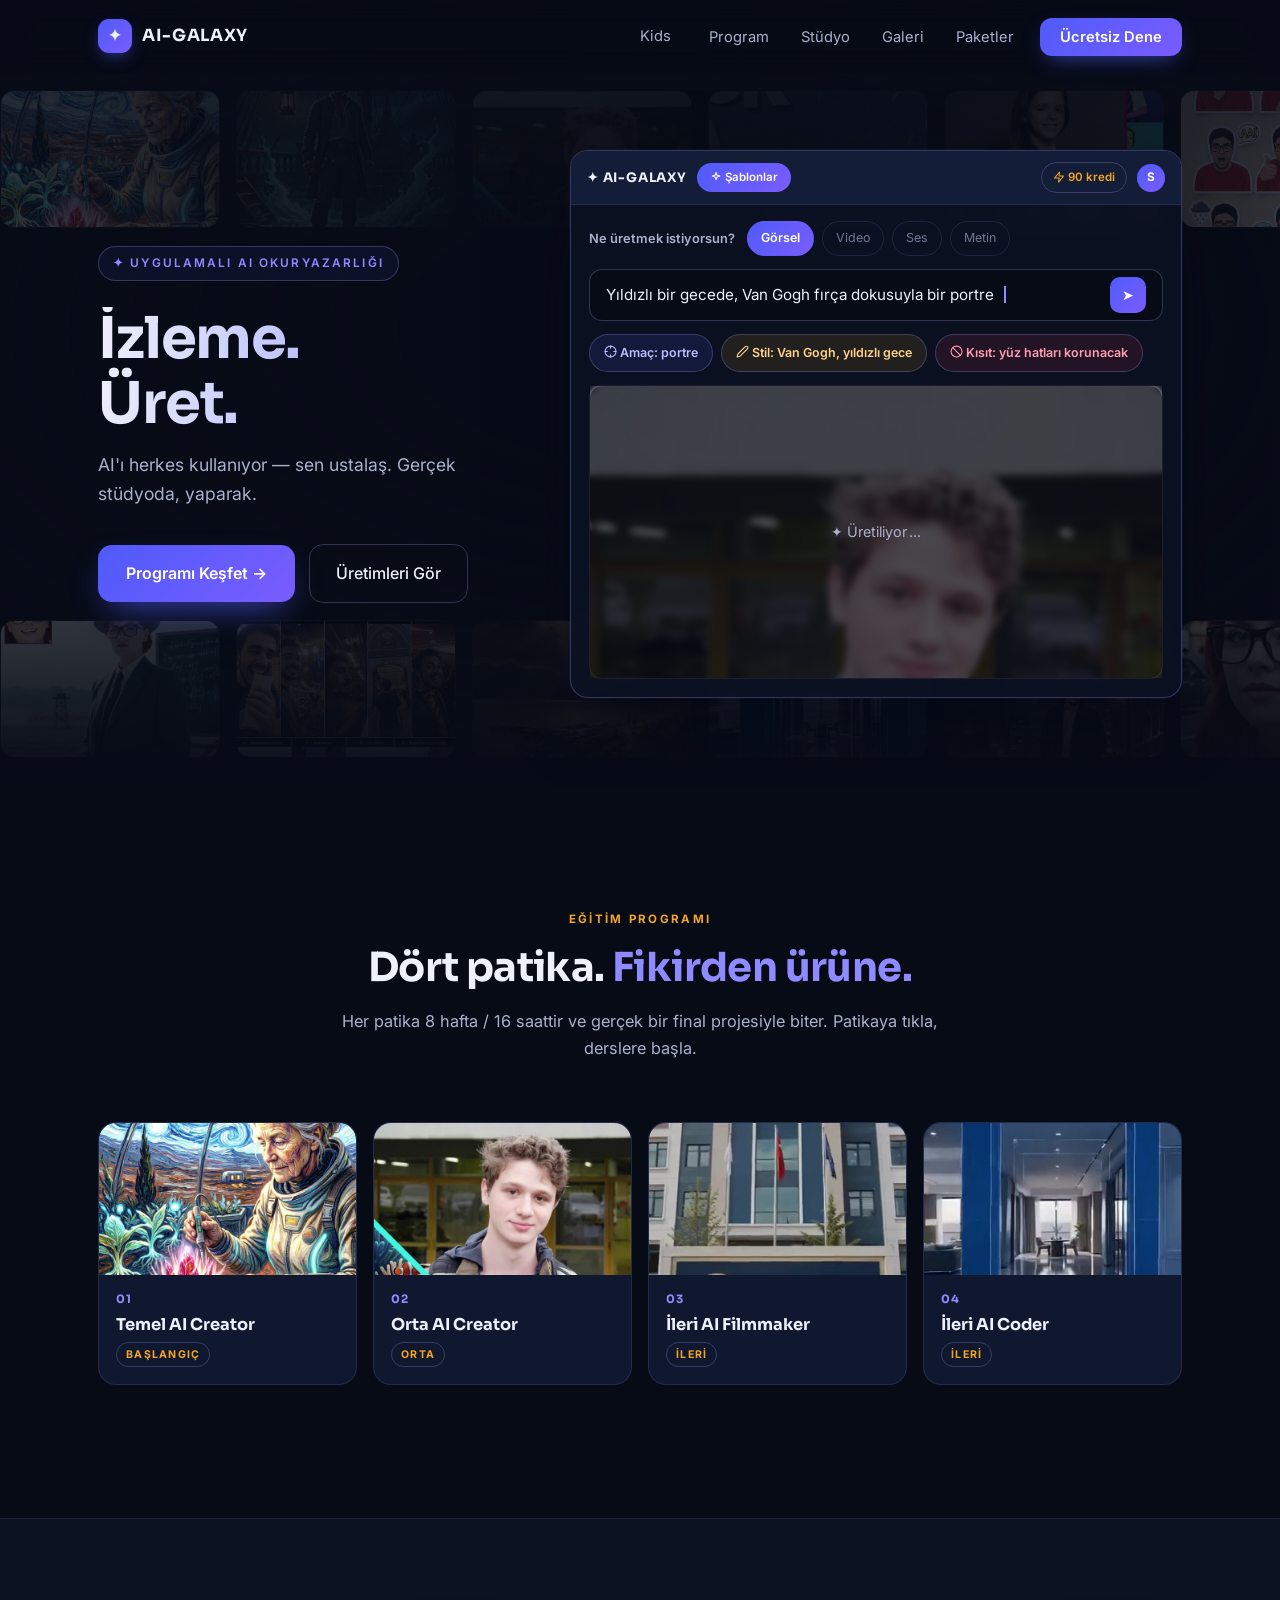
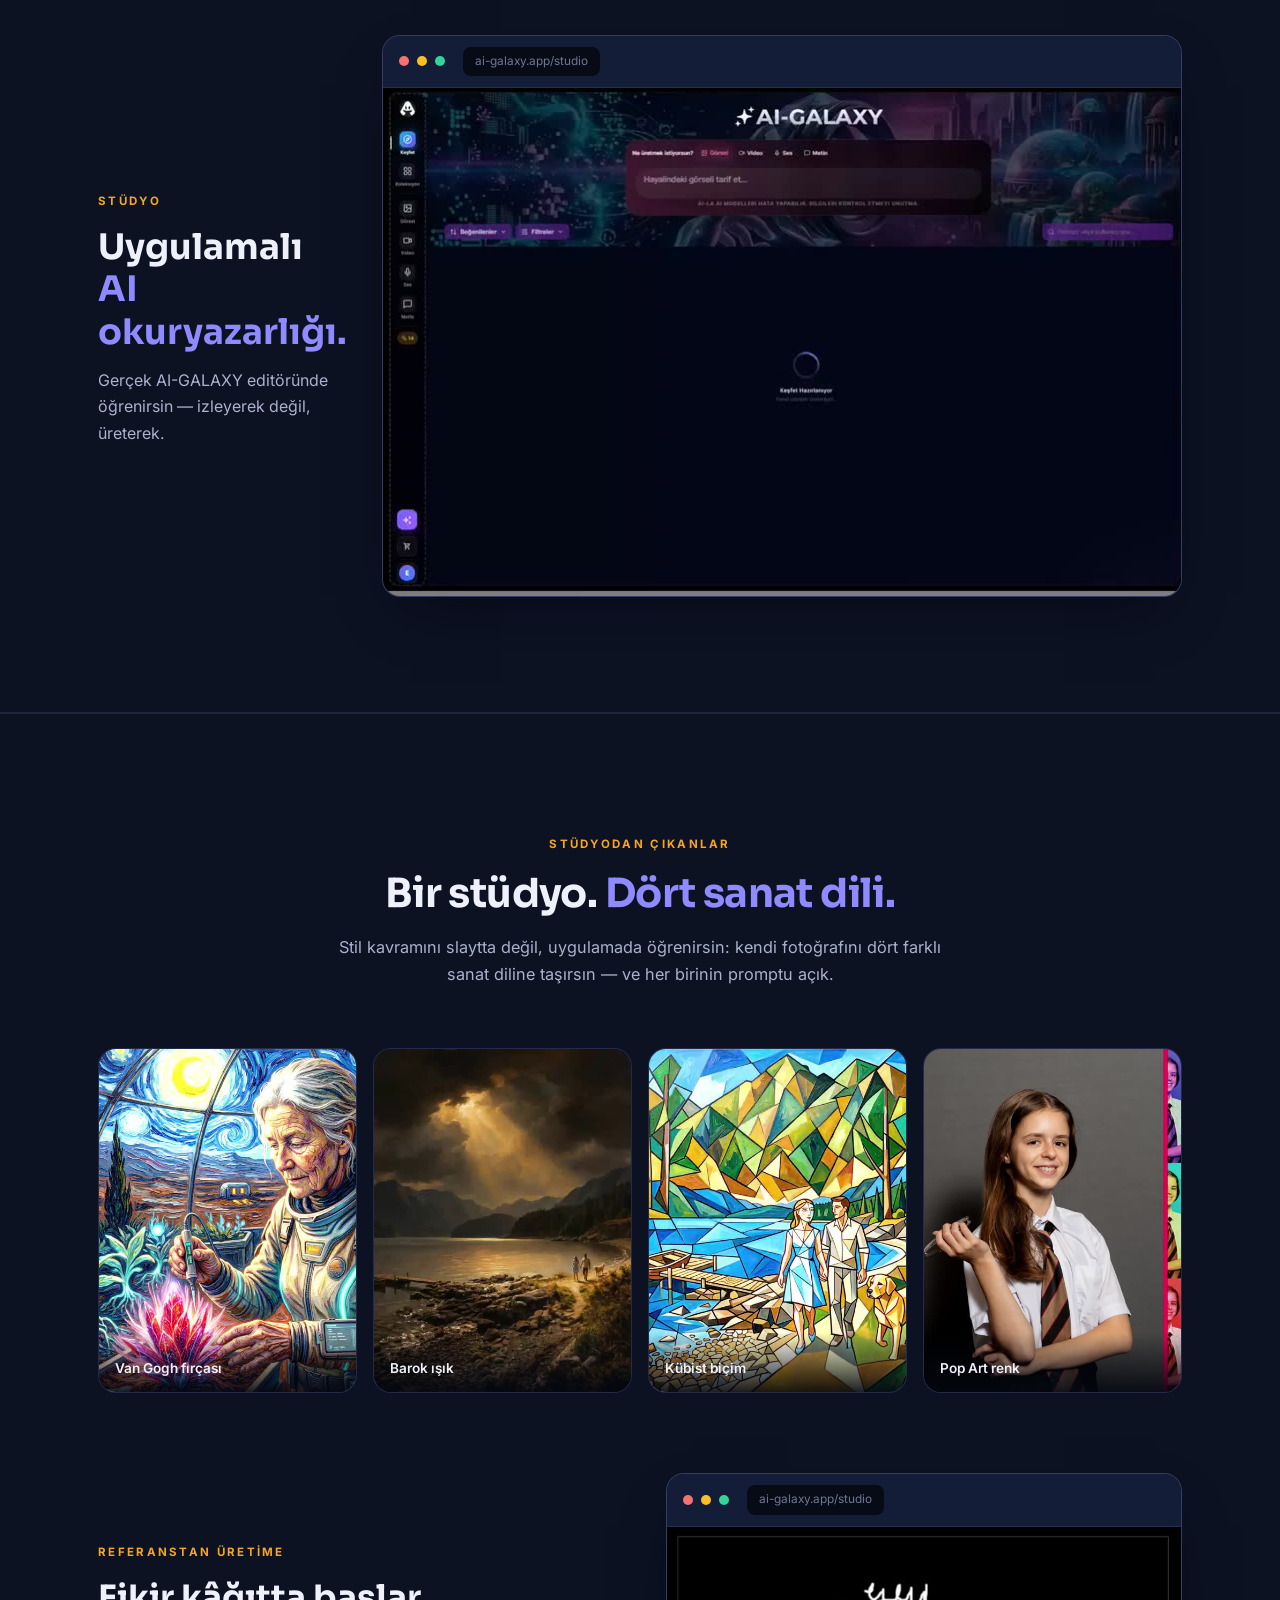
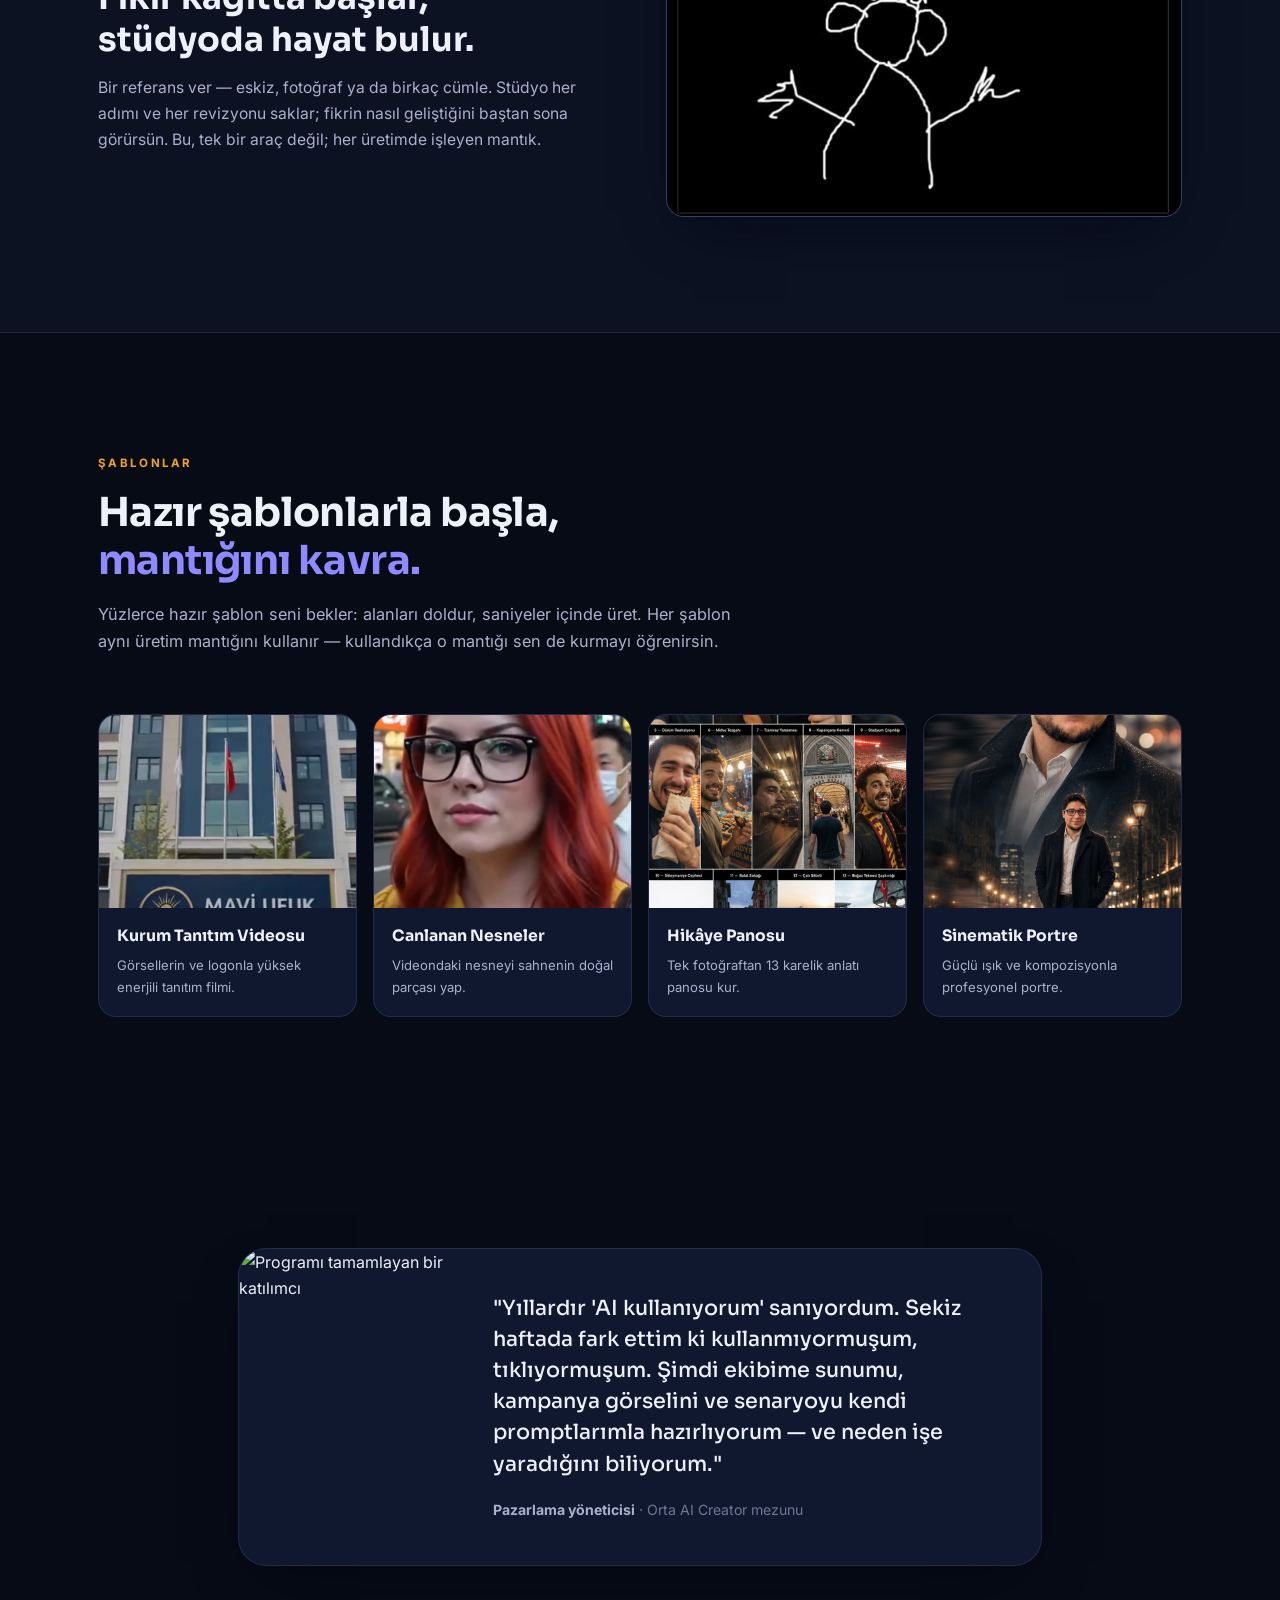
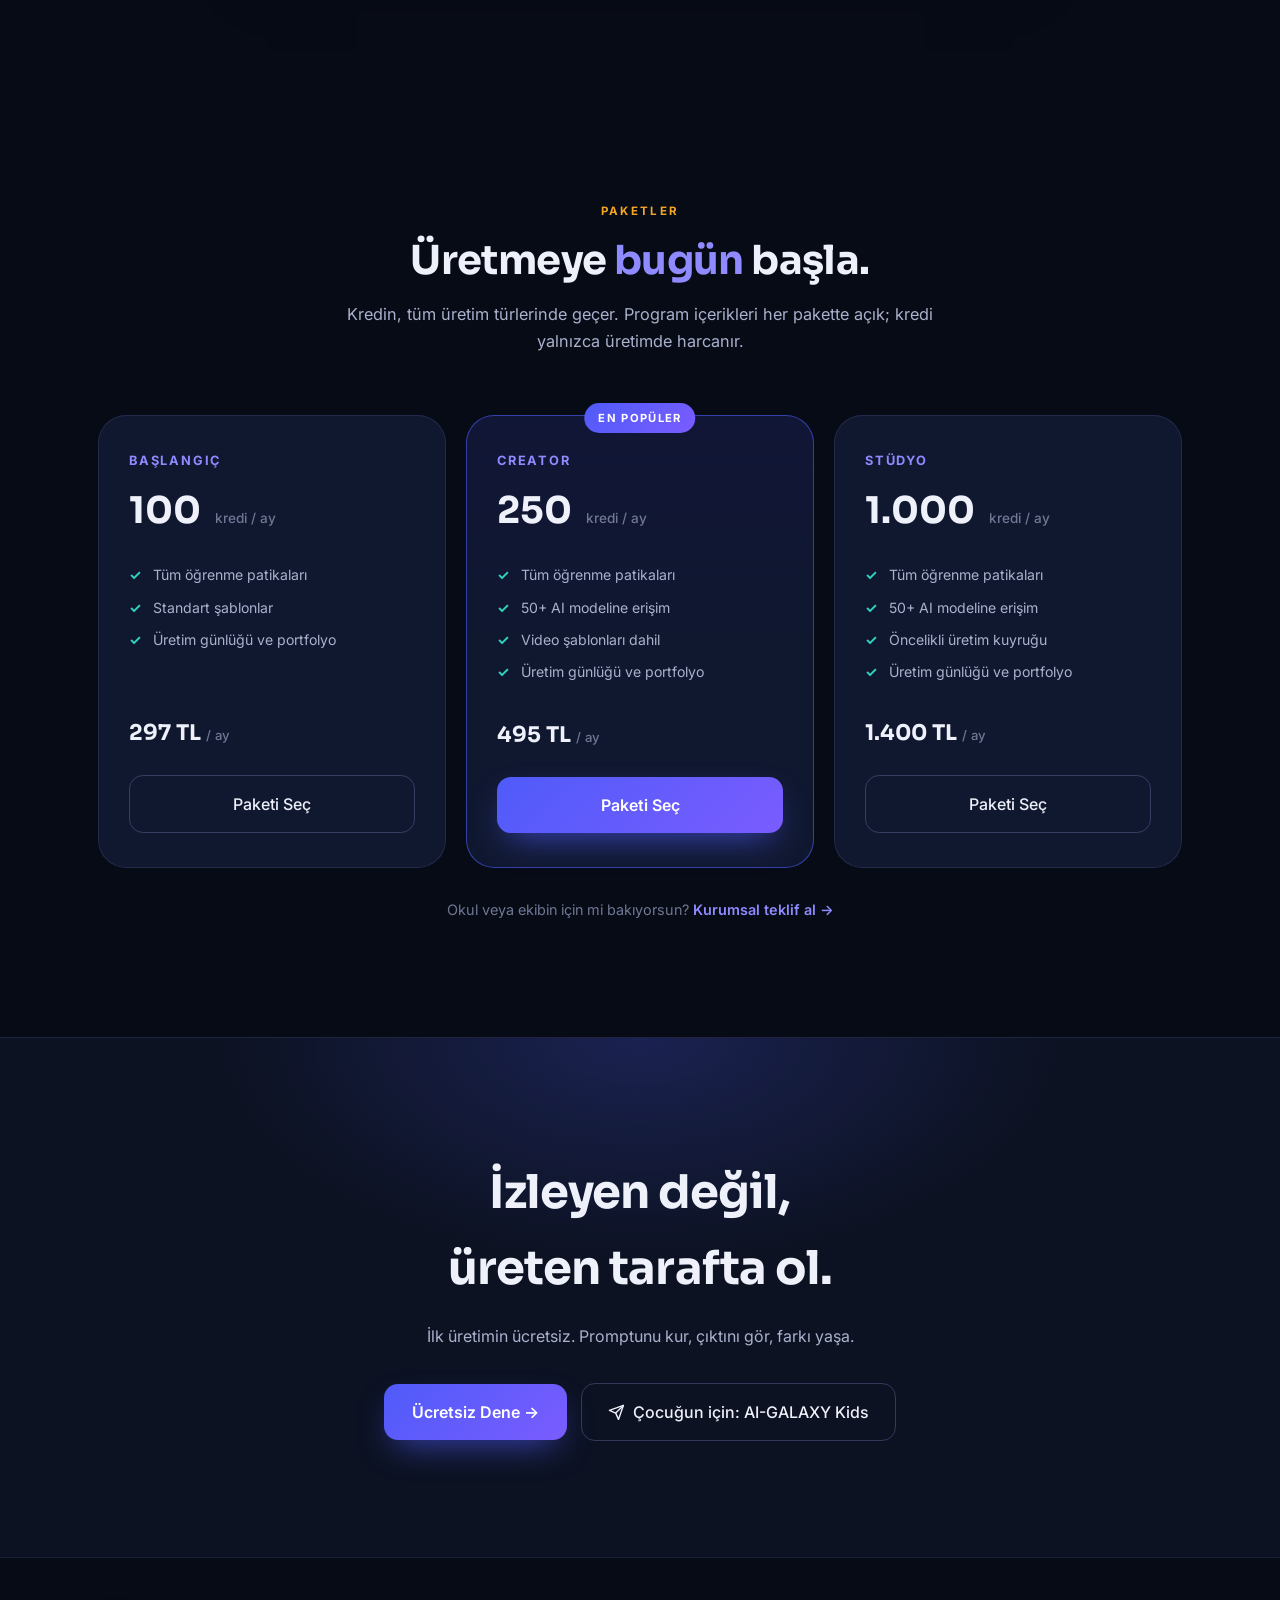
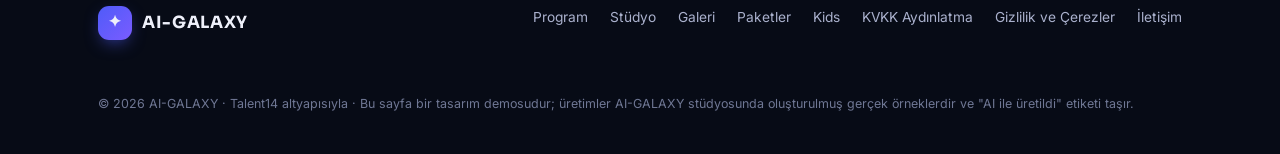
==== index.html @ a26104b1 "AI-GALAXY demo sitesi: yetişkin landing, Udemy tarzı kurs ekranı, kids patika ve stüdyo modu Co-Auth" ====
<!doctype html>
<html lang="tr">
<head>
  <meta charset="utf-8">
  <meta name="viewport" content="width=device-width, initial-scale=1.0">
  <title>AI-GALAXY — Uygulamalı AI Okuryazarlığı</title>
  <meta name="description" content="Yetişkinler için uygulamalı AI okuryazarlığı stüdyosu: gerçek editörde üret, çıktını sorgula, portfolyonu büyüt. 8–15 yaş için AI-GALAXY Kids.">
  <link rel="preconnect" href="https://fonts.googleapis.com">
  <link rel="preconnect" href="https://fonts.gstatic.com" crossorigin>
  <link href="https://fonts.googleapis.com/css2?family=Sora:wght@500;600;700&family=Inter:wght@400;500;600&family=Nunito:wght@800&display=swap" rel="stylesheet">
  <link rel="icon" href="data:image/svg+xml,%3Csvg xmlns='http://www.w3.org/2000/svg' viewBox='0 0 32 32'%3E%3Crect width='32' height='32' rx='8' fill='%234f5bf9'/%3E%3Ctext x='16' y='22' font-size='16' text-anchor='middle' fill='white'%3E%E2%9C%A6%3C/text%3E%3C/svg%3E">
  <link rel="stylesheet" href="css/main.css">
</head>
<body>

<!-- Telifsiz çizgi ikon seti (Feather stili, MIT) -->
<svg xmlns="http://www.w3.org/2000/svg" style="display:none">
  <symbol id="i-crosshair" viewBox="0 0 24 24"><circle cx="12" cy="12" r="10"/><line x1="22" y1="12" x2="18" y2="12"/><line x1="6" y1="12" x2="2" y2="12"/><line x1="12" y1="6" x2="12" y2="2"/><line x1="12" y1="22" x2="12" y2="18"/></symbol>
  <symbol id="i-compass" viewBox="0 0 24 24"><circle cx="12" cy="12" r="10"/><polygon points="16.24 7.76 14.12 14.12 7.76 16.24 9.88 9.88 16.24 7.76"/></symbol>
  <symbol id="i-edit" viewBox="0 0 24 24"><path d="M17 3a2.828 2.828 0 1 1 4 4L7.5 20.5 2 22l1.5-5.5L17 3z"/></symbol>
  <symbol id="i-slash" viewBox="0 0 24 24"><circle cx="12" cy="12" r="10"/><line x1="4.93" y1="4.93" x2="19.07" y2="19.07"/></symbol>
  <symbol id="i-zap" viewBox="0 0 24 24"><polygon points="13 2 3 14 12 14 11 22 21 10 12 10 13 2"/></symbol>
  <symbol id="i-sparkle" viewBox="0 0 24 24"><path d="M12 3l2 5.5L19.5 10 14 12l-2 5.5L10 12 4.5 10 10 8.5 12 3z"/></symbol>
  <symbol id="i-award" viewBox="0 0 24 24"><circle cx="12" cy="8" r="7"/><polyline points="8.21 13.89 7 23 12 20 17 23 15.79 13.88"/></symbol>
  <symbol id="i-send" viewBox="0 0 24 24"><line x1="22" y1="2" x2="11" y2="13"/><polygon points="22 2 15 22 11 13 2 9 22 2"/></symbol>
</svg>

<!-- ============ NAV ============ -->
<header class="nav" id="nav">
  <div class="wrap nav-inner">
    <a class="brand" href="index.html">
      <span class="brand-mark">✦</span> AI-GALAXY
    </a>
    <div class="nav-right">
      <!-- Kids: menülerin solunda, sade -->
      <a class="nav-link kids-link" href="kids/index.html">Kids</a>
      <nav class="nav-links-wrap" id="navLinks">
        <a class="nav-link" href="#program">Program</a>
        <a class="nav-link" href="#editor">Stüdyo</a>
        <a class="nav-link" href="#galeri">Galeri</a>
        <a class="nav-link" href="#fiyat">Paketler</a>
        <a class="nav-cta" href="#fiyat">Ücretsiz Dene</a>
      </nav>
      <button class="nav-burger" id="burger" aria-label="Menü">☰</button>
    </div>
  </div>
</header>

<!-- ============ HERO: canlı stüdyo ============ -->
<section class="hero">
  <!-- Arka plan: kayan üretim duvarı -->
  <div class="hero-wall" aria-hidden="true">
    <div class="wall-row r1">
      <div class="wall-track">
        <img src="media/poster_sty_vangogh.jpg" alt=""><img src="media/poster_kids_korsan.jpg" alt=""><img src="media/poster_out_okyanus.jpg" alt=""><img src="media/pos_kagitkesme.jpg" alt=""><img src="media/poster_sty_popart.jpg" alt=""><img src="media/img_cikartma.jpg" alt=""><img src="media/poster_tpl_kurum.jpg" alt=""><img src="media/poster_sty_kubist.jpg" alt="">
        <img src="media/poster_sty_vangogh.jpg" alt=""><img src="media/poster_kids_korsan.jpg" alt=""><img src="media/poster_out_okyanus.jpg" alt=""><img src="media/pos_kagitkesme.jpg" alt=""><img src="media/poster_sty_popart.jpg" alt=""><img src="media/img_cikartma.jpg" alt=""><img src="media/poster_tpl_kurum.jpg" alt=""><img src="media/poster_sty_kubist.jpg" alt="">
      </div>
    </div>
    <div class="wall-row r2">
      <div class="wall-track">
        <img src="media/poster_out_bilim.jpg" alt=""><img src="media/img_vlog.jpg" alt=""><img src="media/poster_sty_barok.jpg" alt=""><img src="media/pos_bina3d.jpg" alt=""><img src="media/img_portre.jpg" alt=""><img src="media/poster_tpl_canlanan.jpg" alt=""><img src="media/poster_kids_denizalti.jpg" alt=""><img src="media/poster_kids_epik.jpg" alt="">
        <img src="media/poster_out_bilim.jpg" alt=""><img src="media/img_vlog.jpg" alt=""><img src="media/poster_sty_barok.jpg" alt=""><img src="media/pos_bina3d.jpg" alt=""><img src="media/img_portre.jpg" alt=""><img src="media/poster_tpl_canlanan.jpg" alt=""><img src="media/poster_kids_denizalti.jpg" alt=""><img src="media/poster_kids_epik.jpg" alt="">
      </div>
    </div>
  </div>
  <div class="hero-veil"></div>

  <div class="wrap hero-grid">
    <div class="hero-copy">
      <span class="eyebrow">✦ Uygulamalı AI okuryazarlığı</span>
      <h1>İzleme.<br>Üret.</h1>
      <p class="lead">AI'ı herkes kullanıyor — sen ustalaş. Gerçek stüdyoda, yaparak.</p>
      <div class="cta-row">
        <a class="btn-primary" href="#program">Programı Keşfet →</a>
        <a class="btn-ghost" href="#galeri">Üretimleri Gör</a>
      </div>
    </div>

    <!-- Canlı stüdyo simülasyonu (AI-GALAXY editörü) -->
    <div class="studio" id="studio">
      <div class="studio-app">
        <span class="sa-brand">✦ AI-GALAXY</span>
        <span class="sa-pill"><svg class="ic"><use href="#i-sparkle"/></svg> Şablonlar</span>
        <span class="sa-credit"><svg class="ic"><use href="#i-zap"/></svg> 90 kredi</span>
        <span class="sa-avatar">S</span>
      </div>
      <div class="studio-body">
        <div class="studio-tabs">
          <span class="tabs-q">Ne üretmek istiyorsun?</span>
          <span class="on">Görsel</span><span>Video</span><span>Ses</span><span>Metin</span>
        </div>
        <div class="studio-input">
          <span class="typed" id="typed"></span><span class="caret" id="caret"></span>
          <button class="send" aria-hidden="true" tabindex="-1">➤</button>
        </div>
        <div class="studio-chips" id="chips"></div>
        <div class="studio-out">
          <div class="gen-state" id="genState">✦ Üretiliyor<span class="gen-dots"><i>.</i><i>.</i><i>.</i></span></div>
          <video id="outVid" muted playsinline preload="auto"></video>
          <div class="out-tag" id="outTag">✓ AI ile üretildi · üretim günlüğüne eklendi</div>
        </div>
      </div>
    </div>
  </div>
</section>

<!-- ============ PROGRAM: patikalar + haftalık içerik ============ -->
<section id="program">
  <div class="wrap">
    <div class="sec-head center reveal">
      <span class="kicker">Eğitim programı</span>
      <h2>Dört patika. <em>Fikirden ürüne.</em></h2>
      <p>Her patika 8 hafta / 16 saattir ve gerçek bir final projesiyle biter. Patikaya tıkla, derslere başla.</p>
    </div>

    <div class="prog-tabs reveal" id="progTabs">
      <a class="prog-tab" href="kurs.html?p=0&w=1">
        <span class="pt-thumb"><img src="media/poster_sty_vangogh.jpg" alt=""></span>
        <span class="pt-body"><span class="pt-num">01</span><h3>Temel AI Creator</h3><span class="pt-level">Başlangıç</span></span>
      </a>
      <a class="prog-tab" href="kurs.html?p=1&w=1">
        <span class="pt-thumb"><img src="media/poster_out_okyanus.jpg" alt=""></span>
        <span class="pt-body"><span class="pt-num">02</span><h3>Orta AI Creator</h3><span class="pt-level">Orta</span></span>
      </a>
      <a class="prog-tab" href="kurs.html?p=2&w=1">
        <span class="pt-thumb"><img src="media/poster_tpl_kurum.jpg" alt=""></span>
        <span class="pt-body"><span class="pt-num">03</span><h3>İleri AI Filmmaker</h3><span class="pt-level">İleri</span></span>
      </a>
      <a class="prog-tab" href="kurs.html?p=3&w=1">
        <span class="pt-thumb"><img src="media/pos_bina3d.jpg" alt=""></span>
        <span class="pt-body"><span class="pt-num">04</span><h3>İleri AI Coder</h3><span class="pt-level">İleri</span></span>
      </a>
    </div>

    <div class="resume-row" id="resumeRow"></div>
  </div>
</section>

<!-- ============ EDİTÖR ============ -->
<section class="editor-sec" id="editor">
  <div class="wrap editor-grid">
    <div class="reveal editor-copy">
      <span class="kicker">Stüdyo</span>
      <h2 style="font-family:var(--font-display);font-size:clamp(1.6rem,3vw,2.2rem);line-height:1.2;margin:14px 0 14px;">
        Uygulamalı<br><em style="font-style:normal;color:var(--violet)">AI okuryazarlığı.</em>
      </h2>
      <p style="color:var(--ink-soft)">Gerçek AI-GALAXY editöründe öğrenirsin — izleyerek değil, üreterek.</p>
    </div>
    <div class="browser reveal d1 editor-browser">
      <div class="browser-bar">
        <span class="dot r"></span><span class="dot y"></span><span class="dot g"></span>
        <span class="browser-url">ai-galaxy.app/studio</span>
      </div>
      <video src="media/rec_desk.mp4" poster="media/poster_rec_desk.jpg" muted loop playsinline data-autoplay></video>
    </div>
  </div>
</section>

<!-- ============ GALERİ / SHOWCASE ============ -->
<section class="showcase-sec" id="galeri">
  <div class="wrap">
    <div class="sec-head center reveal">
      <span class="kicker">Stüdyodan çıkanlar</span>
      <h2>Bir stüdyo. <em>Dört sanat dili.</em></h2>
      <p>Stil kavramını slaytta değil, uygulamada öğrenirsin: kendi fotoğrafını dört farklı sanat diline taşırsın — ve her birinin promptu açık.</p>
    </div>
    <div class="style-grid">
      <figure class="style-tile reveal"><video src="media/sty_vangogh.mp4" poster="media/poster_sty_vangogh.jpg" muted loop playsinline data-autoplay></video><figcaption>Van Gogh fırçası</figcaption></figure>
      <figure class="style-tile reveal d1"><video src="media/sty_barok.mp4" poster="media/poster_sty_barok.jpg" muted loop playsinline data-autoplay></video><figcaption>Barok ışık</figcaption></figure>
      <figure class="style-tile reveal d2"><video src="media/sty_kubist.mp4" poster="media/poster_sty_kubist.jpg" muted loop playsinline data-autoplay></video><figcaption>Kübist biçim</figcaption></figure>
      <figure class="style-tile reveal d3"><video src="media/sty_popart.mp4" poster="media/poster_sty_popart.jpg" muted loop playsinline data-autoplay></video><figcaption>Pop Art renk</figcaption></figure>
    </div>
    <div class="transform-band">
      <div class="reveal">
        <span class="kicker">Referanstan üretime</span>
        <h2 style="font-family:var(--font-display);font-size:clamp(1.5rem,2.8vw,2.1rem);line-height:1.25;margin:14px 0 14px;">
          Fikir kâğıtta başlar,<br>stüdyoda hayat bulur.
        </h2>
        <p style="color:var(--ink-soft);font-size:0.98rem">
          Bir referans ver — eskiz, fotoğraf ya da birkaç cümle. Stüdyo her adımı ve
          her revizyonu saklar; fikrin nasıl geliştiğini baştan sona görürsün.
          Bu, tek bir araç değil; her üretimde işleyen mantık.
        </p>
      </div>
      <div class="browser reveal d1">
        <div class="browser-bar">
          <span class="dot r"></span><span class="dot y"></span><span class="dot g"></span>
          <span class="browser-url">ai-galaxy.app/studio</span>
        </div>
        <video src="media/sketch_to_image.mp4" poster="media/poster_sketch_to_image.jpg" muted loop playsinline data-autoplay></video>
      </div>
    </div>
  </div>
</section>

<!-- ============ TEMPLATES ============ -->
<section id="sablonlar">
  <div class="wrap">
    <div class="sec-head reveal">
      <span class="kicker">Şablonlar</span>
      <h2>Hazır şablonlarla başla, <em>mantığını kavra.</em></h2>
      <p>Yüzlerce hazır şablon seni bekler: alanları doldur, saniyeler içinde üret. Her şablon aynı üretim mantığını kullanır — kullandıkça o mantığı sen de kurmayı öğrenirsin.</p>
    </div>
    <div class="tpl-grid">
      <article class="tpl-card reveal">
        <div class="media"><video src="media/tpl_kurum.mp4" poster="media/poster_tpl_kurum.jpg" muted loop playsinline data-hoverplay></video></div>
        <div class="body"><h3>Kurum Tanıtım Videosu</h3><p>Görsellerin ve logonla yüksek enerjili tanıtım filmi.</p></div>
      </article>
      <article class="tpl-card reveal d1">
        <div class="media"><video src="media/tpl_canlanan.mp4" poster="media/poster_tpl_canlanan.jpg" muted loop playsinline data-hoverplay></video></div>
        <div class="body"><h3>Canlanan Nesneler</h3><p>Videondaki nesneyi sahnenin doğal parçası yap.</p></div>
      </article>
      <article class="tpl-card reveal d2">
        <div class="media"><img src="media/img_vlog.jpg" alt="13 karelik vlog hikâye panosu örneği" loading="lazy"></div>
        <div class="body"><h3>Hikâye Panosu</h3><p>Tek fotoğraftan 13 karelik anlatı panosu kur.</p></div>
      </article>
      <article class="tpl-card reveal d3">
        <div class="media"><img src="media/img_portre.jpg" alt="Sinematik portre örneği" loading="lazy"></div>
        <div class="body"><h3>Sinematik Portre</h3><p>Güçlü ışık ve kompozisyonla profesyonel portre.</p></div>
      </article>
    </div>
  </div>
</section>

<!-- ============ SÖZ ============ -->
<section class="quote-sec">
  <div class="wrap">
    <div class="quote-card reveal">
      <img src="https://images.unsplash.com/photo-1573497019940-1c28c88b4f3e?auto=format&fit=crop&w=520&q=70" alt="Programı tamamlayan bir katılımcı" loading="lazy">
      <div class="quote-body">
        <blockquote>
          "Yıllardır 'AI kullanıyorum' sanıyordum. Sekiz haftada fark ettim ki
          kullanmıyormuşum, tıklıyormuşum. Şimdi ekibime sunumu, kampanya görselini
          ve senaryoyu kendi promptlarımla hazırlıyorum — ve neden işe yaradığını biliyorum."
        </blockquote>
        <cite><b>Pazarlama yöneticisi</b> · Orta AI Creator mezunu</cite>
      </div>
    </div>
  </div>
</section>

<!-- ============ FİYAT ============ -->
<section id="fiyat">
  <div class="wrap">
    <div class="sec-head center reveal">
      <span class="kicker">Paketler</span>
      <h2>Üretmeye <em>bugün</em> başla.</h2>
      <p>Kredin, tüm üretim türlerinde geçer. Program içerikleri her pakette açık; kredi yalnızca üretimde harcanır.</p>
    </div>
    <div class="price-grid">
      <div class="price-card reveal">
        <span class="plan">Başlangıç</span>
        <div class="credits">100 <span>kredi / ay</span></div>
        <ul>
          <li>Tüm öğrenme patikaları</li>
          <li>Standart şablonlar</li>
          <li>Üretim günlüğü ve portfolyo</li>
        </ul>
        <div class="amount">297 TL <span>/ ay</span></div>
        <a class="btn-ghost" href="#" style="justify-content:center">Paketi Seç</a>
      </div>
      <div class="price-card popular reveal d1">
        <span class="pop-badge">EN POPÜLER</span>
        <span class="plan">Creator</span>
        <div class="credits">250 <span>kredi / ay</span></div>
        <ul>
          <li>Tüm öğrenme patikaları</li>
          <li>50+ AI modeline erişim</li>
          <li>Video şablonları dahil</li>
          <li>Üretim günlüğü ve portfolyo</li>
        </ul>
        <div class="amount">495 TL <span>/ ay</span></div>
        <a class="btn-primary" href="#" style="justify-content:center">Paketi Seç</a>
      </div>
      <div class="price-card reveal d2">
        <span class="plan">Stüdyo</span>
        <div class="credits">1.000 <span>kredi / ay</span></div>
        <ul>
          <li>Tüm öğrenme patikaları</li>
          <li>50+ AI modeline erişim</li>
          <li>Öncelikli üretim kuyruğu</li>
          <li>Üretim günlüğü ve portfolyo</li>
        </ul>
        <div class="amount">1.400 TL <span>/ ay</span></div>
        <a class="btn-ghost" href="#" style="justify-content:center">Paketi Seç</a>
      </div>
    </div>
    <p class="price-foot">Okul veya ekibin için mi bakıyorsun? <a href="#">Kurumsal teklif al →</a></p>
  </div>
</section>

<!-- ============ FINAL CTA ============ -->
<section class="final-cta">
  <div class="wrap">
    <h2 class="reveal">İzleyen değil,<br>üreten tarafta ol.</h2>
    <p class="reveal d1">İlk üretimin ücretsiz. Promptunu kur, çıktını gör, farkı yaşa.</p>
    <div class="cta-row reveal d2" style="justify-content:center">
      <a class="btn-primary" href="#fiyat">Ücretsiz Dene →</a>
      <a class="btn-ghost" href="kids/index.html"><svg class="ic"><use href="#i-send"/></svg> Çocuğun için: AI-GALAXY Kids</a>
    </div>
  </div>
</section>

<!-- ============ FOOTER ============ -->
<footer>
  <div class="wrap foot-grid">
    <a class="brand" href="index.html"><span class="brand-mark">✦</span> AI-GALAXY</a>
    <nav class="foot-links">
      <a href="#program">Program</a>
      <a href="#editor">Stüdyo</a>
      <a href="#galeri">Galeri</a>
      <a href="#fiyat">Paketler</a>
      <a href="kids/index.html">Kids</a>
      <a href="#">KVKK Aydınlatma</a>
      <a href="#">Gizlilik ve Çerezler</a>
      <a href="#">İletişim</a>
    </nav>
    <p class="foot-note">© 2026 AI-GALAXY · Talent14 altyapısıyla · Bu sayfa bir tasarım demosudur; üretimler AI-GALAXY stüdyosunda oluşturulmuş gerçek örneklerdir ve "AI ile üretildi" etiketi taşır.</p>
  </div>
</footer>

<script src="js/programs.js"></script>
<script src="js/main.js"></script>
</body>
</html>
---- css/main.css ----
/* ============================================================
   AI-GALAXY — Yetişkin landing (koyu premium)
   Palet: derin lacivert zemin + rafine indigo/menekşe + amber vurgu
   ============================================================ */

:root {
  --bg: #070b16;
  --bg-raise: #0c1222;
  --bg-card: #101830;
  --bg-card-2: #141d38;
  --line: rgba(137, 136, 208, 0.16);
  --line-strong: rgba(137, 136, 208, 0.32);
  --ink: #eef0fa;
  --ink-soft: #aab1cd;
  --ink-dim: #6f7794;
  --indigo: #6160c0;
  --violet: #8f8aff;
  --accent: #4f5bf9;
  --amber: #f5a524;
  --teal: #2dd4bf;
  --grad-hero: linear-gradient(96deg, #eef0fa 0%, #b9bdfd 55%, #8f8aff 100%);
  --grad-cta: linear-gradient(135deg, #4f5bf9 0%, #7a5cff 100%);
  --radius: 18px;
  --radius-lg: 28px;
  --shadow-card: 0 24px 60px -28px rgba(3, 6, 18, 0.9);
  --font-display: "Sora", "Segoe UI", sans-serif;
  --font-body: "Inter", "Segoe UI", sans-serif;
  --gutter: clamp(16px, 4vw, 48px);
}

:root:not([data-theme="light"]) { color-scheme: dark; }

* { margin: 0; padding: 0; box-sizing: border-box; }

html { scroll-behavior: smooth; }

body {
  font-family: var(--font-body);
  background: var(--bg);
  color: var(--ink);
  line-height: 1.65;
  -webkit-font-smoothing: antialiased;
  overflow-x: hidden;
}

img, video { display: block; max-width: 100%; }

a { color: inherit; text-decoration: none; }

.wrap { max-width: 1180px; margin: 0 auto; padding-inline: var(--gutter); }

/* Çizgi ikonlar */
.ic {
  width: 1.05em; height: 1.05em; flex: none;
  stroke: currentColor; stroke-width: 2; fill: none;
  stroke-linecap: round; stroke-linejoin: round;
  vertical-align: -0.15em; display: inline-block;
}

/* ---------- Nav ---------- */
.nav {
  position: fixed; inset: 0 0 auto 0; z-index: 60;
  backdrop-filter: blur(14px);
  background: rgba(7, 11, 22, 0.72);
  border-bottom: 1px solid transparent;
  transition: border-color 0.3s;
}
.nav.scrolled { border-bottom-color: var(--line); }
.nav-inner {
  display: flex; align-items: center; gap: 20px;
  height: 72px;
}
.brand {
  display: flex; align-items: center; gap: 10px;
  font-family: var(--font-display); font-weight: 700; letter-spacing: 0.04em;
  font-size: 1.05rem;
}
.brand-mark {
  width: 34px; height: 34px; border-radius: 11px;
  background: var(--grad-cta);
  display: grid; place-items: center;
  font-size: 1rem;
  box-shadow: 0 6px 18px -6px rgba(79, 91, 249, 0.8);
}
.nav-right { margin-left: auto; display: flex; align-items: center; gap: 6px; }

/* Kids linki — menü linklerinin solunda, sade */
.kids-link { margin-right: 4px; }

.nav-link {
  padding: 9px 14px; border-radius: 10px;
  font-size: 0.92rem; color: var(--ink-soft);
  transition: color 0.2s, background 0.2s;
}
.nav-link:hover { color: var(--ink); background: rgba(137, 136, 208, 0.1); }
.nav-cta {
  margin-left: 8px;
  padding: 10px 20px; border-radius: 12px;
  background: var(--grad-cta); color: #fff; font-weight: 600; font-size: 0.92rem;
  box-shadow: 0 8px 22px -8px rgba(79, 91, 249, 0.7);
  transition: transform 0.2s, box-shadow 0.2s;
}
.nav-cta:hover { transform: translateY(-2px); box-shadow: 0 12px 28px -8px rgba(79, 91, 249, 0.85); }

.nav-burger {
  display: none;
  background: none; border: 1px solid var(--line-strong); color: var(--ink);
  width: 42px; height: 42px; border-radius: 12px; font-size: 1.2rem; cursor: pointer;
}

/* ---------- Hero: canlı stüdyo ---------- */
.hero {
  position: relative;
  padding: 150px 0 90px;
  overflow: hidden;
}

/* Kayan üretim duvarı (arka plan) */
.hero-wall {
  position: absolute; inset: 0; pointer-events: none;
  display: flex; flex-direction: column; justify-content: space-between;
  padding: 90px 0 30px;
  opacity: 0.4;
}
.wall-row { overflow: hidden; }
.wall-track {
  display: flex; gap: 16px; width: max-content;
  animation: wall-slide 60s linear infinite;
}
.wall-row.r2 .wall-track { animation-direction: reverse; animation-duration: 75s; }
.wall-track img {
  width: 220px; height: 138px; object-fit: cover;
  border-radius: 14px; border: 1px solid rgba(137, 136, 208, 0.2);
  filter: saturate(0.85);
}
@keyframes wall-slide {
  from { transform: translateX(0); }
  to { transform: translateX(-50%); }
}
.hero-veil {
  position: absolute; inset: 0; pointer-events: none;
  background:
    radial-gradient(ellipse 62% 55% at 50% 42%, rgba(7, 11, 22, 0.96) 30%, rgba(7, 11, 22, 0.55) 68%, rgba(7, 11, 22, 0.15)),
    linear-gradient(rgba(7, 11, 22, 0.85), rgba(7, 11, 22, 0.25) 30%, rgba(7, 11, 22, 0.25) 70%, var(--bg));
}

.hero-grid {
  position: relative;
  display: grid; grid-template-columns: minmax(0, 0.8fr) minmax(0, 1.2fr);
  gap: clamp(30px, 5vw, 64px); align-items: center;
}
.hero-copy .cta-row { margin-top: 30px; }

.eyebrow {
  display: inline-flex; align-items: center; gap: 8px;
  font-size: 0.74rem; font-weight: 600; letter-spacing: 0.18em; text-transform: uppercase;
  color: var(--violet);
  padding: 7px 14px; border-radius: 999px;
  border: 1px solid var(--line-strong);
  background: rgba(79, 91, 249, 0.08);
  margin-bottom: 26px;
}

.hero h1 {
  font-family: var(--font-display);
  font-size: clamp(2.2rem, 4.8vw, 3.6rem);
  line-height: 1.12; font-weight: 700; letter-spacing: -0.02em;
  background: var(--grad-hero);
  -webkit-background-clip: text; background-clip: text; color: transparent;
  margin-bottom: 14px;
}
.hero p.lead {
  font-size: clamp(0.98rem, 1.6vw, 1.1rem); color: var(--ink-soft);
  max-width: 33em; margin-bottom: 36px;
}

/* Stüdyo simülasyonu (AI-GALAXY editör görünümü) */
.studio {
  width: 100%;
  border-radius: var(--radius); overflow: hidden;
  border: 1px solid var(--line-strong);
  background: rgba(12, 18, 34, 0.92); backdrop-filter: blur(8px);
  box-shadow: 0 30px 80px -30px rgba(3, 6, 18, 0.95), 0 0 0 1px rgba(79, 91, 249, 0.08);
  text-align: left;
}
/* Gerçek editörün üst çubuğunu andıran app bar */
.studio-app {
  display: flex; align-items: center; gap: 10px;
  padding: 11px 16px; border-bottom: 1px solid var(--line);
  background: var(--bg-card-2);
}
.sa-brand {
  font-family: var(--font-display); font-size: 0.82rem; font-weight: 700;
  letter-spacing: 0.06em;
}
.sa-pill {
  font-size: 0.72rem; font-weight: 600; color: #fff;
  background: var(--grad-cta); padding: 5px 13px; border-radius: 999px;
}
.sa-credit {
  margin-left: auto; font-size: 0.72rem; font-weight: 600; color: var(--amber);
  border: 1px solid var(--line-strong); padding: 5px 11px; border-radius: 999px;
}
.sa-avatar {
  width: 28px; height: 28px; border-radius: 50%; flex: none;
  display: grid; place-items: center;
  background: var(--grad-cta); color: #fff;
  font-size: 0.74rem; font-weight: 700;
}
.studio-body { padding: 16px 18px 18px; display: flex; flex-direction: column; gap: 13px; }
.studio-tabs { display: flex; gap: 8px; flex-wrap: wrap; align-items: center; }
.tabs-q { font-size: 0.8rem; font-weight: 600; color: var(--ink-soft); margin-right: 4px; }
.studio-tabs span:not(.tabs-q) {
  font-size: 0.78rem; color: var(--ink-dim);
  padding: 6px 13px; border-radius: 999px; border: 1px solid var(--line);
}
.studio-tabs span.on {
  color: #fff; border-color: transparent;
  background: var(--grad-cta); font-weight: 600;
}
.studio-input {
  display: flex; align-items: center; gap: 10px;
  padding: 0 16px; border-radius: 13px;
  background: var(--bg); border: 1px solid var(--line-strong);
  font-size: clamp(0.8rem, 1.4vw, 0.95rem);
  height: 52px; /* sabit: prompt uzasa da sayfa büyümez */
  overflow: hidden;
}
.typed {
  color: var(--ink);
  white-space: nowrap; overflow: hidden; text-overflow: clip;
  min-width: 0;
}
.caret {
  width: 2px; height: 1.15em; background: var(--violet);
  animation: blink 0.9s steps(1) infinite; flex: none;
}
@keyframes blink { 50% { opacity: 0; } }
.studio-input .send {
  margin-left: auto; flex: none;
  width: 36px; height: 36px; border-radius: 10px; border: none;
  background: var(--grad-cta); color: #fff; font-size: 0.9rem;
  display: grid; place-items: center;
}
.studio-chips { display: flex; flex-wrap: wrap; gap: 8px; min-height: 34px; }
.studio-chips .p-chip {
  opacity: 0; transform: translateY(8px) scale(0.96);
  transition: opacity 0.35s ease, transform 0.35s ease;
  font-size: 0.78rem;
}
.studio-chips .p-chip.on { opacity: 1; transform: none; }
.studio-out {
  position: relative; border-radius: 13px; overflow: hidden;
  background: var(--bg); border: 1px solid var(--line);
  aspect-ratio: 16 / 8.2;
}
.studio-out video {
  width: 100%; height: 100%; object-fit: cover;
  object-position: 50% 22%; /* yüzler kadrajda kalsın */
  opacity: 0; transition: opacity 0.6s ease;
}
.studio-out video.show { opacity: 1; }
.gen-state {
  position: absolute; inset: 0; display: flex; align-items: center; justify-content: center;
  gap: 2px; color: var(--ink-soft); font-size: 0.9rem;
  background: rgba(7, 11, 22, 0.72); backdrop-filter: blur(3px);
  opacity: 0; transition: opacity 0.3s; z-index: 2;
}
.gen-state.on { opacity: 1; }
.gen-dots i { font-style: normal; animation: gen-bounce 1.2s infinite; display: inline-block; }
.gen-dots i:nth-child(2) { animation-delay: 0.2s; }
.gen-dots i:nth-child(3) { animation-delay: 0.4s; }
@keyframes gen-bounce { 0%, 60%, 100% { transform: none; } 30% { transform: translateY(-4px); } }
.out-tag {
  position: absolute; left: 12px; bottom: 12px;
  font-size: 0.74rem; font-weight: 600; color: var(--teal);
  background: rgba(7, 11, 22, 0.85); backdrop-filter: blur(6px);
  padding: 7px 13px; border-radius: 999px; border: 1px solid var(--line);
  opacity: 0; transform: translateY(8px);
  transition: opacity 0.4s ease, transform 0.4s ease;
}
.out-tag.on { opacity: 1; transform: none; }

.cta-row { display: flex; flex-wrap: wrap; gap: 14px; align-items: center; }
.btn-primary {
  display: inline-flex; align-items: center; gap: 9px;
  padding: 15px 28px; border-radius: 14px;
  background: var(--grad-cta); color: #fff; font-weight: 600; font-size: 1rem;
  box-shadow: 0 14px 34px -12px rgba(79, 91, 249, 0.75);
  transition: transform 0.2s, box-shadow 0.2s;
}
.btn-primary:hover { transform: translateY(-2px); box-shadow: 0 18px 40px -12px rgba(79, 91, 249, 0.9); }
.btn-ghost {
  display: inline-flex; align-items: center; gap: 9px;
  padding: 15px 26px; border-radius: 14px;
  border: 1px solid var(--line-strong); color: var(--ink); font-weight: 500;
  transition: background 0.2s, border-color 0.2s;
}
.btn-ghost:hover { background: rgba(137, 136, 208, 0.1); border-color: var(--violet); }


/* ---------- Bölüm iskeleti ---------- */
section { position: relative; padding: clamp(70px, 9vw, 120px) 0; }
.sec-head { max-width: 640px; margin-bottom: clamp(36px, 5vw, 60px); }
.sec-head.center { margin-inline: auto; text-align: center; }
.sec-head h2 {
  font-family: var(--font-display);
  font-size: clamp(1.7rem, 3.4vw, 2.5rem);
  line-height: 1.2; font-weight: 700; letter-spacing: -0.015em;
  margin: 14px 0 16px;
}
.sec-head h2 em { font-style: normal; color: var(--violet); }
.sec-head p { color: var(--ink-soft); font-size: 1.02rem; }
.kicker {
  font-size: 0.72rem; font-weight: 700; letter-spacing: 0.2em; text-transform: uppercase;
  color: var(--amber);
}

/* ---------- Program: patika sekmeleri (görsel kartlar) ---------- */
.prog-tabs { display: grid; grid-template-columns: repeat(4, 1fr); gap: 16px; }
.prog-tab {
  text-align: left; cursor: pointer; padding: 0; overflow: hidden;
  border-radius: var(--radius);
  background: var(--bg-card); border: 1px solid var(--line);
  color: var(--ink); font-family: var(--font-body);
  transition: transform 0.25s, border-color 0.25s, background 0.25s;
  display: flex; flex-direction: column;
}
.prog-tab:hover { transform: translateY(-5px); border-color: var(--line-strong); }
.prog-tab.active {
  border-color: rgba(79, 91, 249, 0.75);
  box-shadow: 0 0 0 1px rgba(79, 91, 249, 0.4), 0 18px 40px -18px rgba(79, 91, 249, 0.5);
}
.pt-thumb { display: block; aspect-ratio: 16 / 9.5; overflow: hidden; }
.pt-thumb img {
  width: 100%; height: 100%; object-fit: cover;
  filter: saturate(0.85); transition: transform 0.35s, filter 0.35s;
}
.prog-tab:hover .pt-thumb img, .prog-tab.active .pt-thumb img { transform: scale(1.05); filter: saturate(1.05); }
.pt-body { display: flex; flex-direction: column; gap: 6px; padding: 15px 17px 17px; }
.pt-num {
  font-family: var(--font-display); font-size: 0.72rem; font-weight: 700;
  color: var(--violet); letter-spacing: 0.1em;
}
.prog-tab h3 { font-family: var(--font-display); font-size: 1.02rem; line-height: 1.25; }
.pt-level {
  align-self: flex-start; font-size: 0.66rem; font-weight: 700;
  letter-spacing: 0.12em; text-transform: uppercase; color: var(--amber);
  padding: 3px 9px; border-radius: 999px; border: 1px solid var(--line-strong);
}

/* Haftalık içerik */
.prog-detail { margin-top: 28px; }
.prog-final {
  display: flex; flex-wrap: wrap; align-items: center; gap: 10px 18px;
  padding: 16px 22px; border-radius: var(--radius);
  background: rgba(79, 91, 249, 0.09); border: 1px solid rgba(79, 91, 249, 0.3);
  font-size: 0.92rem; color: var(--ink-soft); margin-bottom: 18px;
}
.prog-final b { color: var(--ink); font-family: var(--font-display); }
.prog-final .meta { display: flex; gap: 8px; margin-left: auto; }
.prog-final .meta span {
  font-size: 0.74rem; color: var(--ink-dim);
  padding: 4px 11px; border-radius: 8px; background: rgba(137, 136, 208, 0.1);
}
.weeks {
  display: grid; grid-template-columns: repeat(4, 1fr); gap: 14px;
}
.week-card {
  padding: 20px 18px; border-radius: 14px;
  background: var(--bg-card); border: 1px solid var(--line);
  display: flex; flex-direction: column; gap: 8px;
  opacity: 0; transform: translateY(14px);
  animation: week-in 0.45s ease forwards;
}
@keyframes week-in { to { opacity: 1; transform: none; } }
.week-card .wk {
  font-family: var(--font-display); font-size: 0.7rem; font-weight: 700;
  letter-spacing: 0.14em; color: var(--violet); text-transform: uppercase;
}
.week-card h4 { font-family: var(--font-display); font-size: 0.98rem; font-weight: 600; }
.week-card p { font-size: 0.82rem; color: var(--ink-soft); flex: 1; }
.week-card .out {
  font-size: 0.76rem; font-weight: 600; color: var(--teal);
  border-top: 1px solid var(--line); padding-top: 9px;
}
.week-card .out::before { content: "→ "; }
.week-card { cursor: pointer; }
.week-card:hover { border-color: var(--line-strong); }
.wc-go {
  font-size: 0.76rem; font-weight: 600; color: var(--violet);
  opacity: 0; transition: opacity 0.2s;
}
.week-card:hover .wc-go { opacity: 1; }
.prog-note {
  margin-top: 22px; text-align: center;
  font-size: 0.84rem; color: var(--ink-dim); max-width: 52em; margin-inline: auto;
}
.resume-row { display: flex; justify-content: center; margin-top: 18px; }
.resume-chip {
  display: inline-flex; align-items: center; gap: 10px; flex-wrap: wrap;
  padding: 12px 20px; border-radius: 999px;
  background: rgba(45, 212, 191, 0.09); border: 1px solid rgba(45, 212, 191, 0.35);
  font-size: 0.88rem; color: var(--ink-soft);
  transition: transform 0.2s;
}
.resume-chip:hover { transform: translateY(-2px); }
.resume-chip b { color: var(--teal); }
.rc-meta { font-size: 0.76rem; color: var(--ink-dim); }

/* ---------- Editör ---------- */
.editor-sec { background: var(--bg-raise); border-block: 1px solid var(--line); }
.editor-grid {
  display: grid; grid-template-columns: minmax(0, 0.45fr) minmax(0, 1.55fr);
  gap: clamp(28px, 4vw, 56px); align-items: center;
}
.editor-browser video { width: 100%; height: auto; display: block; }
.anatomy { display: flex; flex-direction: column; gap: 14px; margin-top: 28px; }
.chip-row { display: flex; flex-wrap: wrap; gap: 9px; }
.p-chip {
  font-size: 0.82rem; font-weight: 600;
  padding: 8px 14px; border-radius: 999px;
  border: 1px solid var(--line-strong);
}
.p-chip.amac   { color: #b9bdfd; background: rgba(79, 91, 249, 0.12); }
.p-chip.baglam { color: #7ee0d2; background: rgba(45, 212, 191, 0.1); }
.p-chip.stil   { color: #ffd08a; background: rgba(245, 165, 36, 0.1); }
.p-chip.kisit  { color: #ff9db1; background: rgba(244, 63, 94, 0.1); }
.anatomy-note { font-size: 0.88rem; color: var(--ink-dim); }

.browser {
  border-radius: var(--radius); overflow: hidden;
  border: 1px solid var(--line-strong);
  background: var(--bg-card); box-shadow: var(--shadow-card);
}
.browser-bar {
  display: flex; align-items: center; gap: 8px;
  padding: 11px 16px; border-bottom: 1px solid var(--line);
  background: var(--bg-card-2);
}
.dot { width: 10px; height: 10px; border-radius: 50%; background: var(--line-strong); }
.dot.r { background: #f87171; } .dot.y { background: #fbbf24; } .dot.g { background: #34d399; }
.browser-url {
  margin-left: 10px; font-size: 0.74rem; color: var(--ink-dim);
  padding: 5px 12px; border-radius: 8px; background: var(--bg);
}

/* ---------- Showcase ---------- */
.showcase-sec { background: var(--bg-raise); border-block: 1px solid var(--line); }
.style-grid { display: grid; grid-template-columns: repeat(4, 1fr); gap: 16px; }
.style-tile {
  position: relative; border-radius: var(--radius); overflow: hidden;
  border: 1px solid var(--line); aspect-ratio: 3/4;
  background: var(--bg-card);
}
.style-tile video { width: 100%; height: 100%; object-fit: cover; }
.style-tile figcaption {
  position: absolute; inset: auto 0 0 0;
  padding: 24px 16px 13px;
  font-size: 0.85rem; font-weight: 600;
  background: linear-gradient(transparent, rgba(4, 7, 16, 0.9));
}
.showcase-note {
  margin-top: 26px; text-align: center;
  color: var(--ink-dim); font-size: 0.9rem;
}
.showcase-note b { color: var(--teal); font-weight: 600; }

.transform-band {
  margin-top: clamp(48px, 7vw, 80px);
  display: grid; grid-template-columns: minmax(0, 1fr) minmax(0, 1fr);
  gap: clamp(28px, 4vw, 56px); align-items: center;
}
.transform-band .browser { max-width: 560px; }

/* ---------- Templates ---------- */
.tpl-grid { display: grid; grid-template-columns: repeat(4, 1fr); gap: 16px; }
.tpl-card {
  border-radius: var(--radius); overflow: hidden;
  background: var(--bg-card); border: 1px solid var(--line);
  transition: transform 0.25s, border-color 0.25s;
}
.tpl-card:hover { transform: translateY(-5px); border-color: var(--line-strong); }
.tpl-card .media { aspect-ratio: 4/3; overflow: hidden; }
.tpl-card .media img, .tpl-card .media video { width: 100%; height: 100%; object-fit: cover; }
.tpl-card .body { padding: 16px 18px 18px; }
.tpl-card h3 { font-size: 0.98rem; font-family: var(--font-display); margin-bottom: 5px; }
.tpl-card p { font-size: 0.82rem; color: var(--ink-soft); }

/* ---------- Söz ---------- */
.quote-sec .wrap { max-width: 900px; }
.quote-card {
  display: grid; grid-template-columns: 210px 1fr; gap: 0;
  border-radius: var(--radius-lg); overflow: hidden;
  background: var(--bg-card); border: 1px solid var(--line);
  box-shadow: var(--shadow-card);
}
.quote-card img { width: 100%; height: 100%; object-fit: cover; }
.quote-body { padding: clamp(28px, 4vw, 44px); }
.quote-body blockquote {
  font-family: var(--font-display); font-size: clamp(1.05rem, 2vw, 1.3rem);
  line-height: 1.5; font-weight: 500;
}
.quote-body cite { display: block; margin-top: 18px; font-style: normal; font-size: 0.88rem; color: var(--ink-dim); }
.quote-body cite b { color: var(--ink-soft); }

/* ---------- Fiyat ---------- */
.price-grid { display: grid; grid-template-columns: repeat(3, 1fr); gap: 20px; align-items: stretch; }
.price-card {
  padding: 34px 30px; border-radius: var(--radius-lg);
  background: var(--bg-card); border: 1px solid var(--line);
  display: flex; flex-direction: column; gap: 10px;
  position: relative;
}
.price-card.popular { border-color: rgba(79, 91, 249, 0.6); background: linear-gradient(180deg, rgba(79, 91, 249, 0.14), var(--bg-card) 50%); }
.pop-badge {
  position: absolute; top: -13px; left: 50%; transform: translateX(-50%);
  font-size: 0.7rem; font-weight: 700; letter-spacing: 0.12em;
  padding: 6px 14px; border-radius: 999px;
  background: var(--grad-cta); color: #fff; white-space: nowrap;
}
.price-card .plan { font-size: 0.8rem; font-weight: 700; letter-spacing: 0.14em; text-transform: uppercase; color: var(--violet); }
.price-card .credits { font-family: var(--font-display); font-size: 2.3rem; font-weight: 700; }
.price-card .credits span { font-size: 0.85rem; color: var(--ink-dim); font-family: var(--font-body); font-weight: 500; margin-left: 6px; }
.price-card ul { list-style: none; margin: 12px 0 22px; flex: 1; display: flex; flex-direction: column; gap: 9px; }
.price-card li { font-size: 0.88rem; color: var(--ink-soft); padding-left: 24px; position: relative; }
.price-card li::before { content: "✓"; position: absolute; left: 0; color: var(--teal); font-weight: 700; }
.price-card .amount { font-size: 1.35rem; font-weight: 700; font-family: var(--font-display); margin-bottom: 14px; }
.price-card .amount span { font-size: 0.82rem; color: var(--ink-dim); font-weight: 500; font-family: var(--font-body); }
.price-foot { margin-top: 30px; text-align: center; font-size: 0.9rem; color: var(--ink-dim); }
.price-foot a { color: var(--violet); font-weight: 600; }

/* ---------- Final CTA ---------- */
.final-cta {
  text-align: center;
  background:
    radial-gradient(600px 320px at 50% 0%, rgba(79, 91, 249, 0.22), transparent 70%),
    var(--bg-raise);
  border-top: 1px solid var(--line);
}
.final-cta h2 {
  font-family: var(--font-display);
  font-size: clamp(1.9rem, 4vw, 2.9rem); font-weight: 700; letter-spacing: -0.02em;
  margin-bottom: 16px;
}
.final-cta p { color: var(--ink-soft); max-width: 34em; margin: 0 auto 34px; }

/* ---------- Footer ---------- */
footer {
  border-top: 1px solid var(--line);
  padding: 48px 0 40px;
  background: var(--bg);
}
.foot-grid { display: flex; flex-wrap: wrap; gap: 28px; justify-content: space-between; align-items: flex-start; }
.foot-links { display: flex; flex-wrap: wrap; gap: 8px 22px; font-size: 0.86rem; color: var(--ink-soft); }
.foot-links a:hover { color: var(--ink); }
.foot-note { width: 100%; margin-top: 26px; font-size: 0.78rem; color: var(--ink-dim); }

/* ---------- Reveal animasyonları ---------- */
.reveal { opacity: 0; transform: translateY(26px); transition: opacity 0.7s ease, transform 0.7s ease; }
.reveal.in { opacity: 1; transform: none; }
.reveal.d1 { transition-delay: 0.08s; }
.reveal.d2 { transition-delay: 0.16s; }
.reveal.d3 { transition-delay: 0.24s; }

@media (prefers-reduced-motion: reduce) {
  html { scroll-behavior: auto; }
  .reveal { opacity: 1; transform: none; transition: none; }
  .wall-track { animation: none; }
  .caret { animation: none; }
}

/* ---------- Mobil ---------- */
@media (max-width: 980px) {
  .hero-grid, .editor-grid, .transform-band { grid-template-columns: 1fr; }
  .hero-copy { text-align: center; }
  .hero-copy .cta-row { justify-content: center; }
  .prog-tabs, .weeks { grid-template-columns: repeat(2, 1fr); }
  .price-grid { grid-template-columns: 1fr; max-width: 460px; margin-inline: auto; }
  .style-grid { grid-template-columns: repeat(2, 1fr); }
  .tpl-grid { grid-template-columns: repeat(2, 1fr); }
  .quote-card { grid-template-columns: 1fr; }
  .quote-card img { max-height: 230px; }
}

@media (max-width: 760px) {
  .nav-links-wrap {
    position: fixed; inset: 72px 0 auto 0;
    display: none; flex-direction: column; align-items: stretch;
    background: rgba(7, 11, 22, 0.97); backdrop-filter: blur(16px);
    padding: 18px var(--gutter) 26px;
    border-bottom: 1px solid var(--line);
  }
  .nav-links-wrap.open { display: flex; gap: 4px; }
  .nav-link { padding: 13px 14px; }
  .nav-cta { margin: 12px 0 0; text-align: center; }
  .nav-burger { display: grid; place-items: center; }
  .hero { padding-top: 120px; }
  .wall-track img { width: 150px; height: 96px; }
  .studio-out { aspect-ratio: 16 / 10; }
  .studio-tabs span { font-size: 0.72rem; padding: 5px 10px; }
}

@media (max-width: 520px) {
  .style-grid, .tpl-grid, .prog-tabs, .weeks { grid-template-columns: 1fr; }
  .prog-final .meta { margin-left: 0; }
}
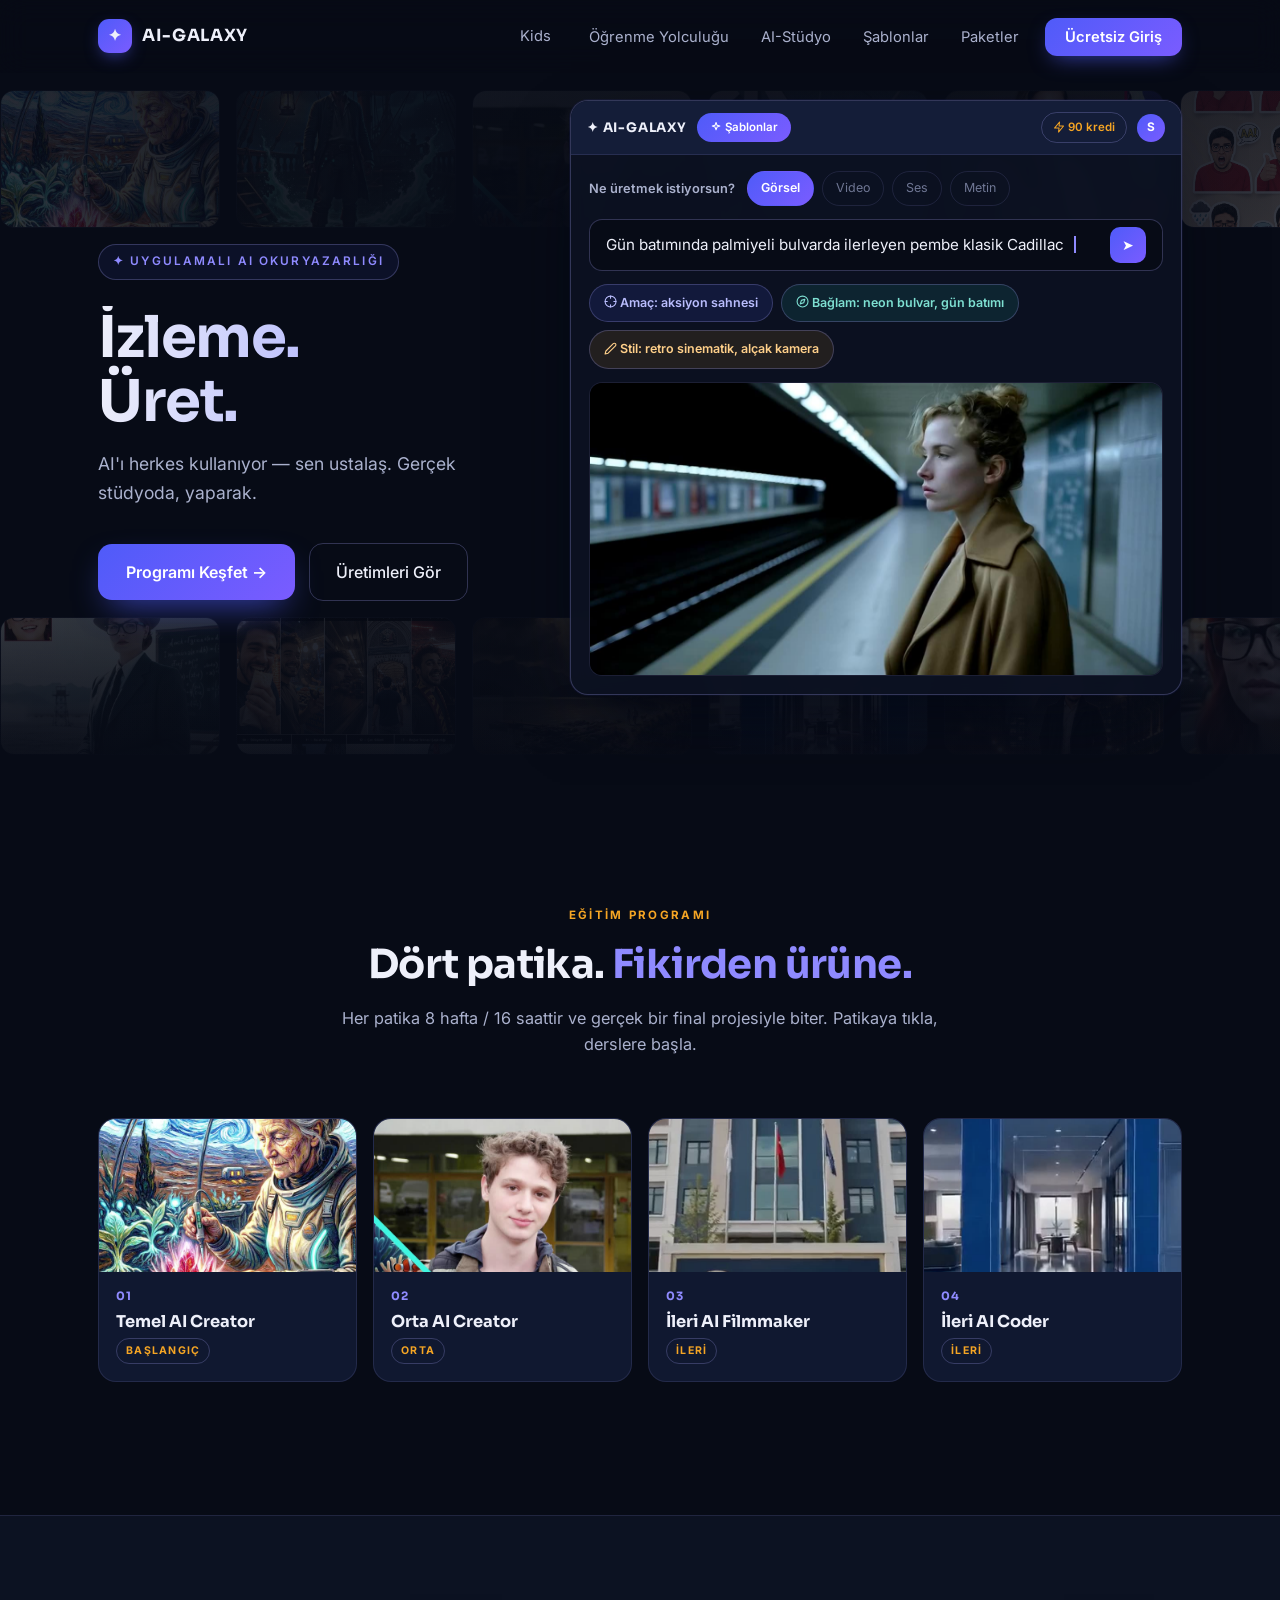
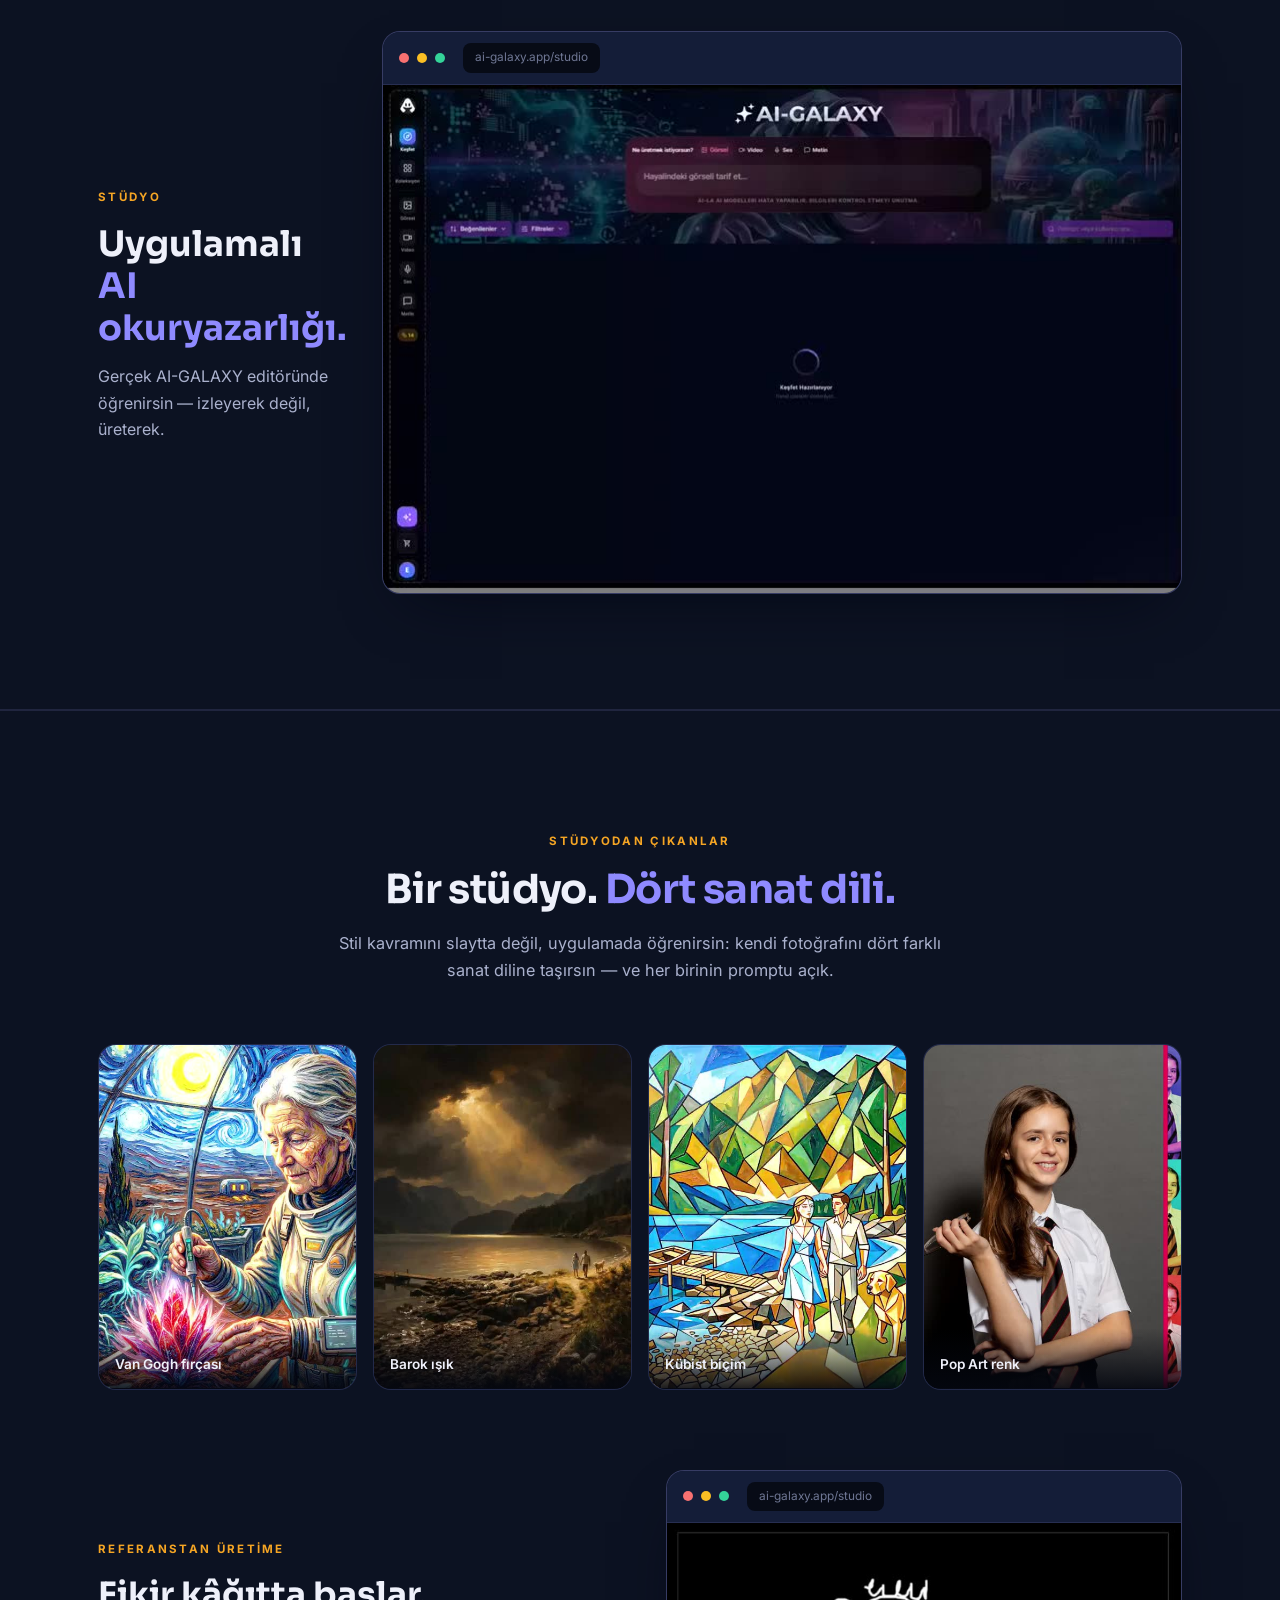
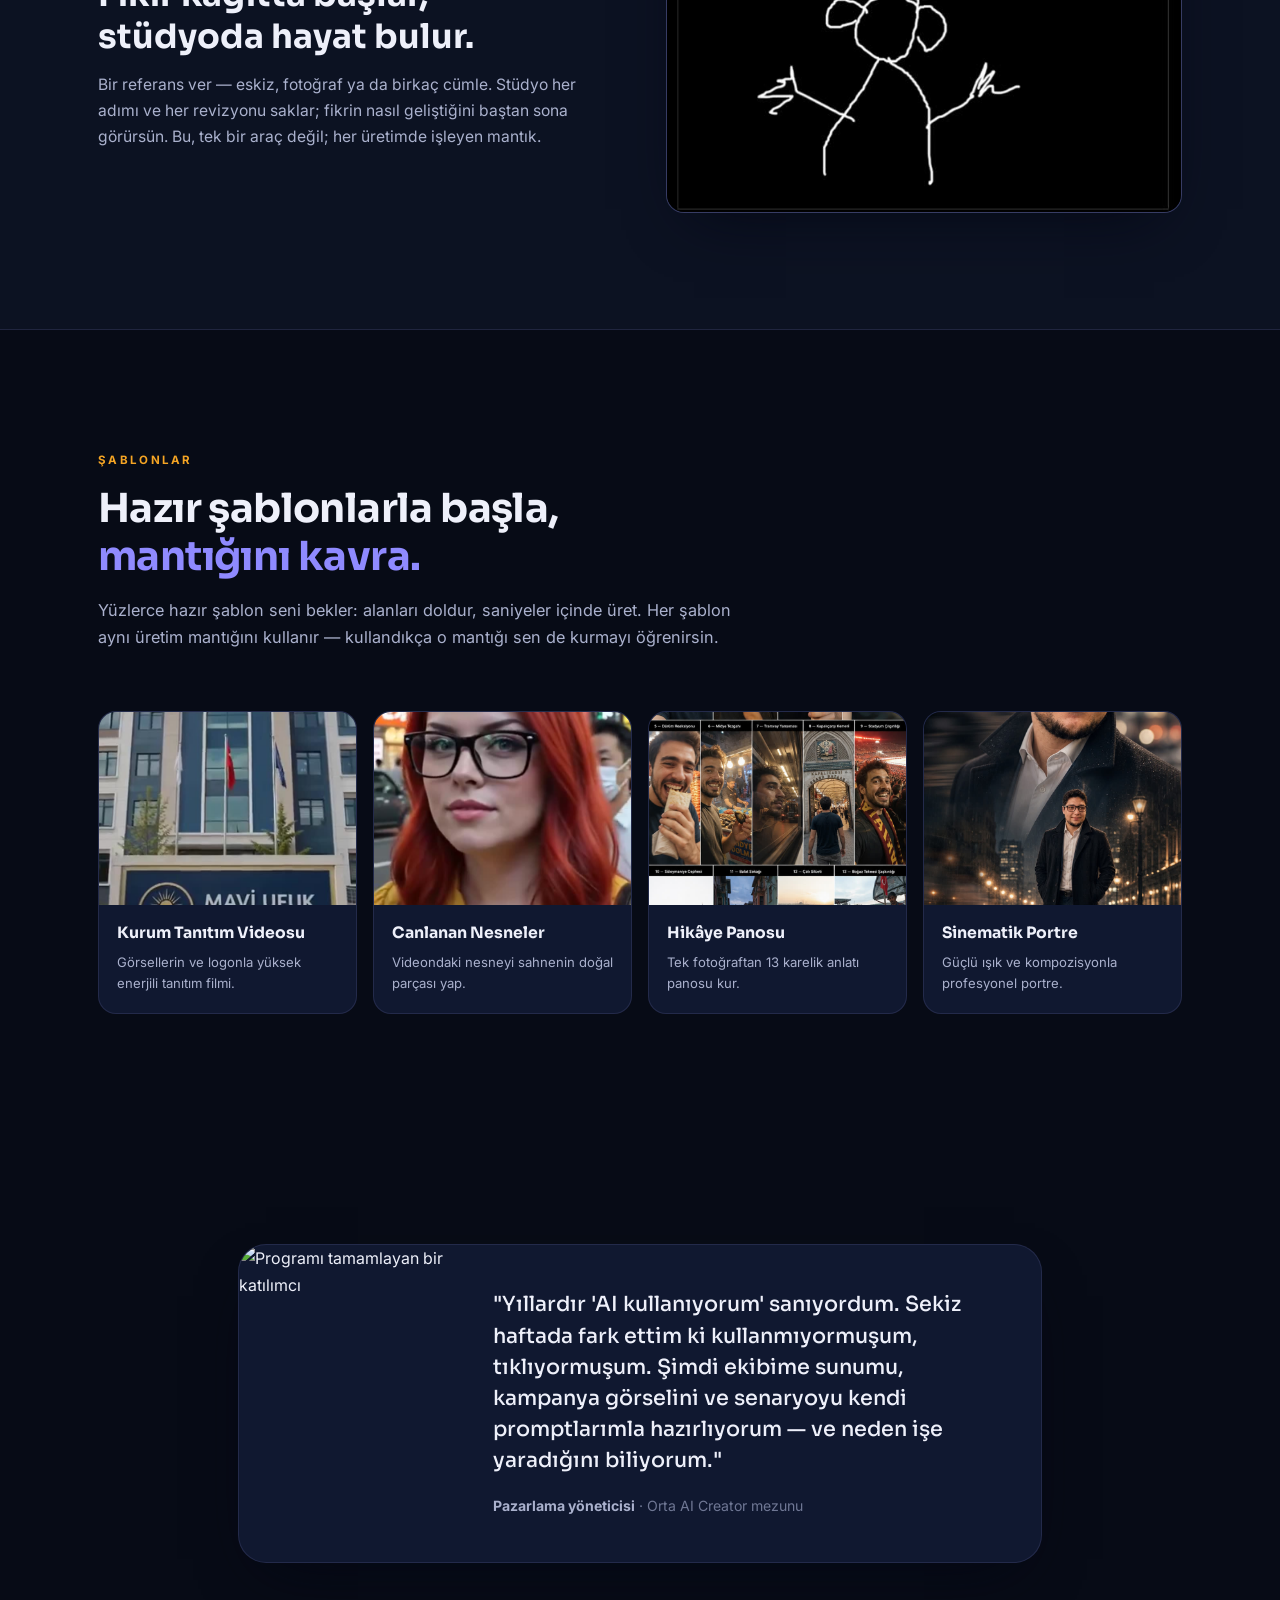
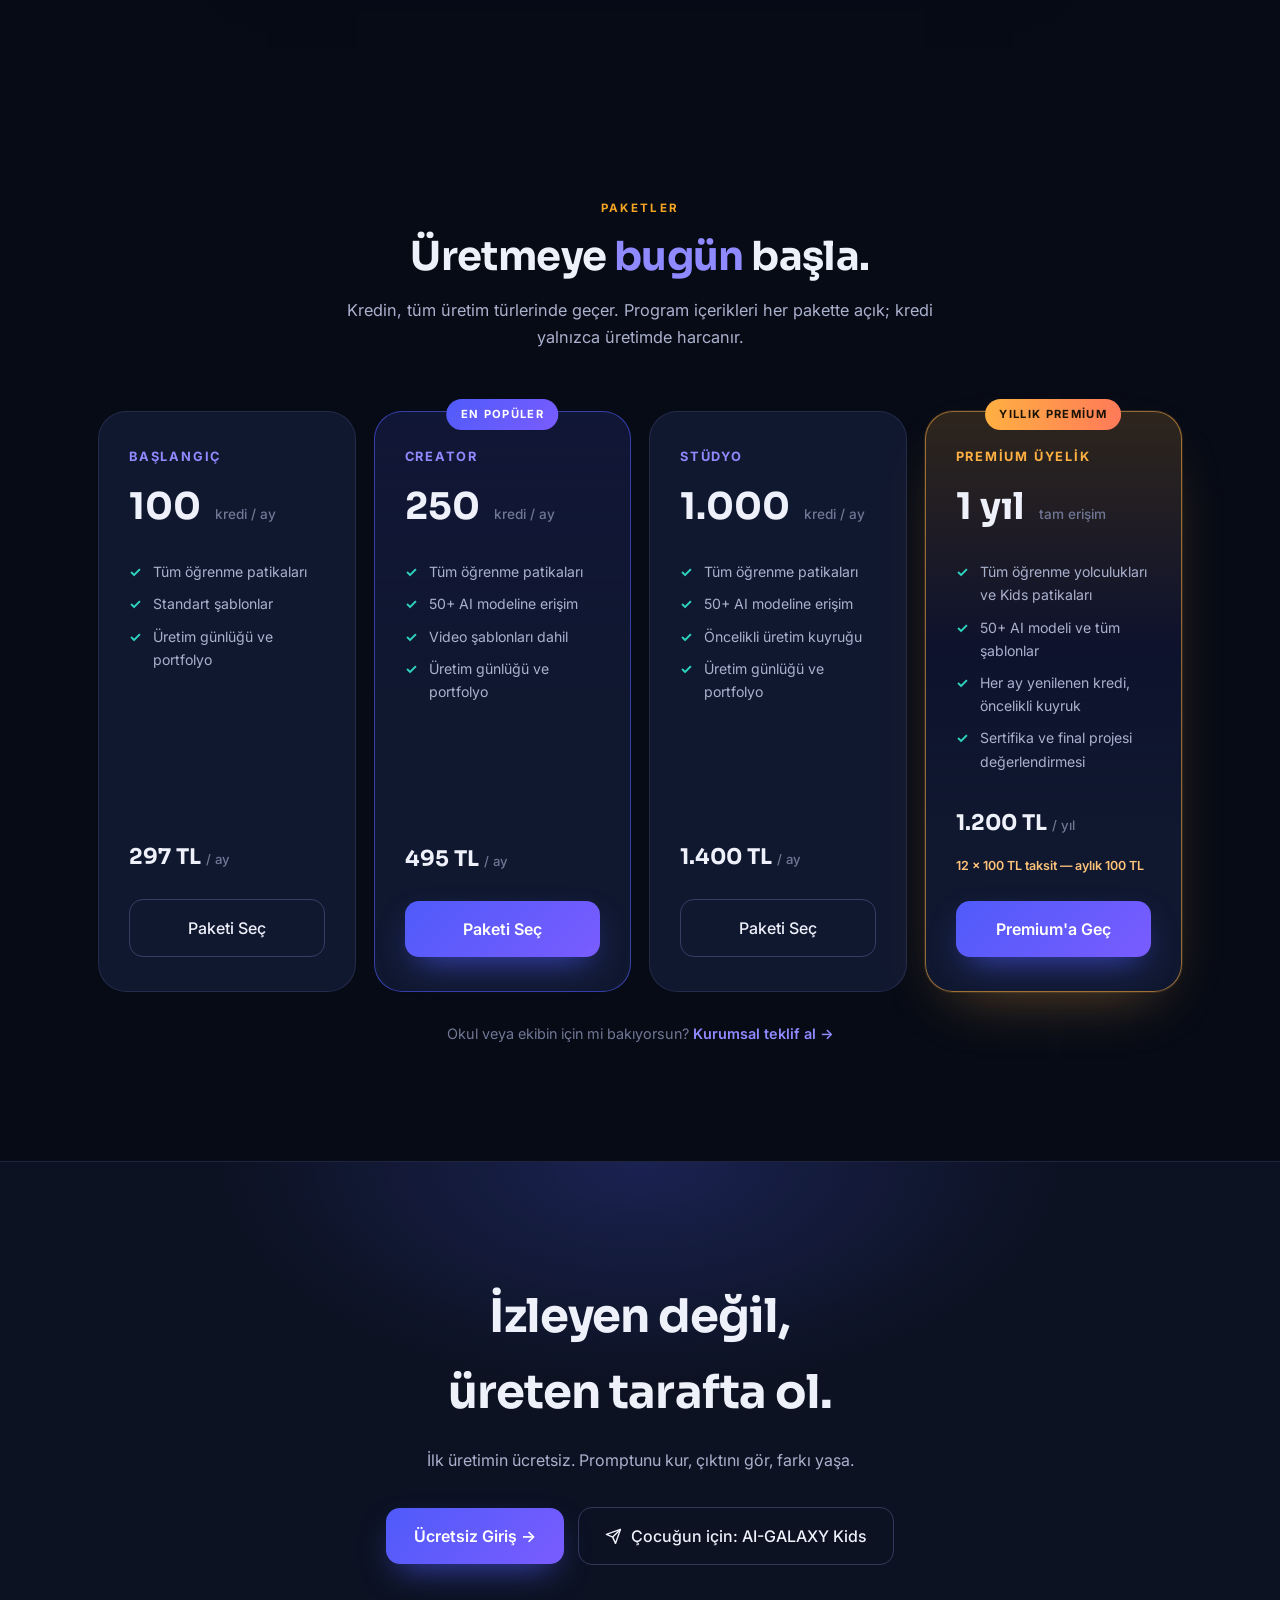
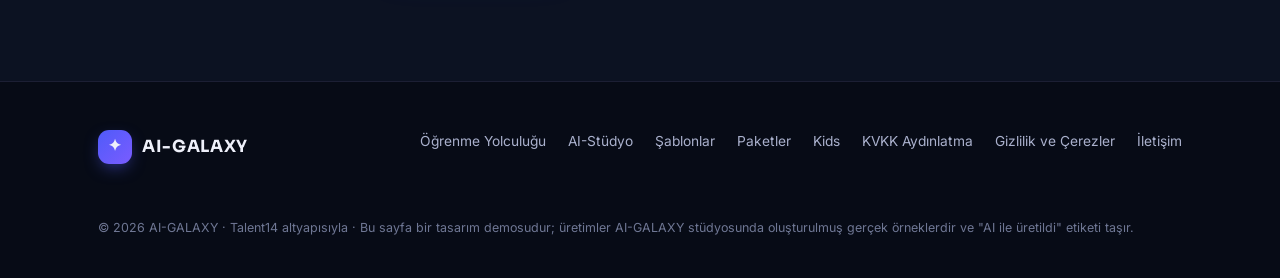
==== commit 78602e5d: "Anasayfa: menü adları güncellendi, Ücretsiz Giriş, yıllık Premium paketi eklendi Co-Authored-By: Cla" ====
--- a/index.html
+++ b/index.html
@@ -35,11 +35,11 @@
       <!-- Kids: menülerin solunda, sade -->
       <a class="nav-link kids-link" href="kids/index.html">Kids</a>
       <nav class="nav-links-wrap" id="navLinks">
-        <a class="nav-link" href="#program">Program</a>
-        <a class="nav-link" href="#editor">Stüdyo</a>
-        <a class="nav-link" href="#galeri">Galeri</a>
+        <a class="nav-link" href="#program">Öğrenme Yolculuğu</a>
+        <a class="nav-link" href="#editor">AI-Stüdyo</a>
+        <a class="nav-link" href="#galeri">Şablonlar</a>
         <a class="nav-link" href="#fiyat">Paketler</a>
-        <a class="nav-cta" href="#fiyat">Ücretsiz Dene</a>
+        <a class="nav-cta" href="#fiyat">Ücretsiz Giriş</a>
       </nav>
       <button class="nav-burger" id="burger" aria-label="Menü">☰</button>
     </div>
@@ -284,6 +284,20 @@
         <div class="amount">1.400 TL <span>/ ay</span></div>
         <a class="btn-ghost" href="#" style="justify-content:center">Paketi Seç</a>
       </div>
+      <div class="price-card premium reveal d3">
+        <span class="pop-badge prem-badge">YILLIK PREMİUM</span>
+        <span class="plan">Premium Üyelik</span>
+        <div class="credits">1 yıl <span>tam erişim</span></div>
+        <ul>
+          <li>Tüm öğrenme yolculukları ve Kids patikaları</li>
+          <li>50+ AI modeli ve tüm şablonlar</li>
+          <li>Her ay yenilenen kredi, öncelikli kuyruk</li>
+          <li>Sertifika ve final projesi değerlendirmesi</li>
+        </ul>
+        <div class="amount">1.200 TL <span>/ yıl</span></div>
+        <div class="prem-note">12 x 100 TL taksit — aylık 100 TL</div>
+        <a class="btn-primary" href="#" style="justify-content:center">Premium'a Geç</a>
+      </div>
     </div>
     <p class="price-foot">Okul veya ekibin için mi bakıyorsun? <a href="#">Kurumsal teklif al →</a></p>
   </div>
@@ -295,7 +309,7 @@
     <h2 class="reveal">İzleyen değil,<br>üreten tarafta ol.</h2>
     <p class="reveal d1">İlk üretimin ücretsiz. Promptunu kur, çıktını gör, farkı yaşa.</p>
     <div class="cta-row reveal d2" style="justify-content:center">
-      <a class="btn-primary" href="#fiyat">Ücretsiz Dene →</a>
+      <a class="btn-primary" href="#fiyat">Ücretsiz Giriş →</a>
       <a class="btn-ghost" href="kids/index.html"><svg class="ic"><use href="#i-send"/></svg> Çocuğun için: AI-GALAXY Kids</a>
     </div>
   </div>
@@ -306,9 +320,9 @@
   <div class="wrap foot-grid">
     <a class="brand" href="index.html"><span class="brand-mark">✦</span> AI-GALAXY</a>
     <nav class="foot-links">
-      <a href="#program">Program</a>
-      <a href="#editor">Stüdyo</a>
-      <a href="#galeri">Galeri</a>
+      <a href="#program">Öğrenme Yolculuğu</a>
+      <a href="#editor">AI-Stüdyo</a>
+      <a href="#galeri">Şablonlar</a>
       <a href="#fiyat">Paketler</a>
       <a href="kids/index.html">Kids</a>
       <a href="#">KVKK Aydınlatma</a>
--- a/css/main.css
+++ b/css/main.css
@@ -177,6 +177,7 @@
 /* Stüdyo simülasyonu (AI-GALAXY editör görünümü) */
 .studio {
   width: 100%;
+  margin-top: -50px; /* stüdyo panelini hero içinde biraz yukarı al */
   border-radius: var(--radius); overflow: hidden;
   border: 1px solid var(--line-strong);
   background: rgba(12, 18, 34, 0.92); backdrop-filter: blur(8px);
@@ -505,7 +506,7 @@
 .quote-body cite b { color: var(--ink-soft); }
 
 /* ---------- Fiyat ---------- */
-.price-grid { display: grid; grid-template-columns: repeat(3, 1fr); gap: 20px; align-items: stretch; }
+.price-grid { display: grid; grid-template-columns: repeat(4, 1fr); gap: 18px; align-items: stretch; }
 .price-card {
   padding: 34px 30px; border-radius: var(--radius-lg);
   background: var(--bg-card); border: 1px solid var(--line);
@@ -527,6 +528,24 @@
 .price-card li::before { content: "✓"; position: absolute; left: 0; color: var(--teal); font-weight: 700; }
 .price-card .amount { font-size: 1.35rem; font-weight: 700; font-family: var(--font-display); margin-bottom: 14px; }
 .price-card .amount span { font-size: 0.82rem; color: var(--ink-dim); font-weight: 500; font-family: var(--font-body); }
+/* Yıllık premium paket — en sağda öne çıkan kart */
+.price-card.premium {
+  border-color: rgba(255, 176, 66, 0.55);
+  background: linear-gradient(180deg, rgba(255, 176, 66, 0.16), rgba(79, 91, 249, 0.10) 40%, var(--bg-card) 72%);
+  box-shadow: 0 24px 60px -30px rgba(255, 176, 66, 0.45), 0 0 0 1px rgba(255, 176, 66, 0.12);
+  transform: translateY(-10px);
+}
+.price-card.premium .plan { color: #ffb042; }
+.pop-badge.prem-badge { background: linear-gradient(90deg, #ffb042, #ff7a59); color: #1a1205; }
+.prem-note {
+  font-size: 0.78rem; color: #ffc37a; font-weight: 600;
+  margin: -8px 0 14px;
+}
+@media (max-width: 1180px) {
+  .price-grid { grid-template-columns: repeat(2, 1fr); }
+  .price-card.premium { transform: none; }
+}
+
 .price-foot { margin-top: 30px; text-align: center; font-size: 0.9rem; color: var(--ink-dim); }
 .price-foot a { color: var(--violet); font-weight: 600; }
 
@@ -573,10 +592,12 @@
 /* ---------- Mobil ---------- */
 @media (max-width: 980px) {
   .hero-grid, .editor-grid, .transform-band { grid-template-columns: 1fr; }
+  .studio { margin-top: 0; }
   .hero-copy { text-align: center; }
   .hero-copy .cta-row { justify-content: center; }
   .prog-tabs, .weeks { grid-template-columns: repeat(2, 1fr); }
   .price-grid { grid-template-columns: 1fr; max-width: 460px; margin-inline: auto; }
+  .price-card.premium { transform: none; }
   .style-grid { grid-template-columns: repeat(2, 1fr); }
   .tpl-grid { grid-template-columns: repeat(2, 1fr); }
   .quote-card { grid-template-columns: 1fr; }
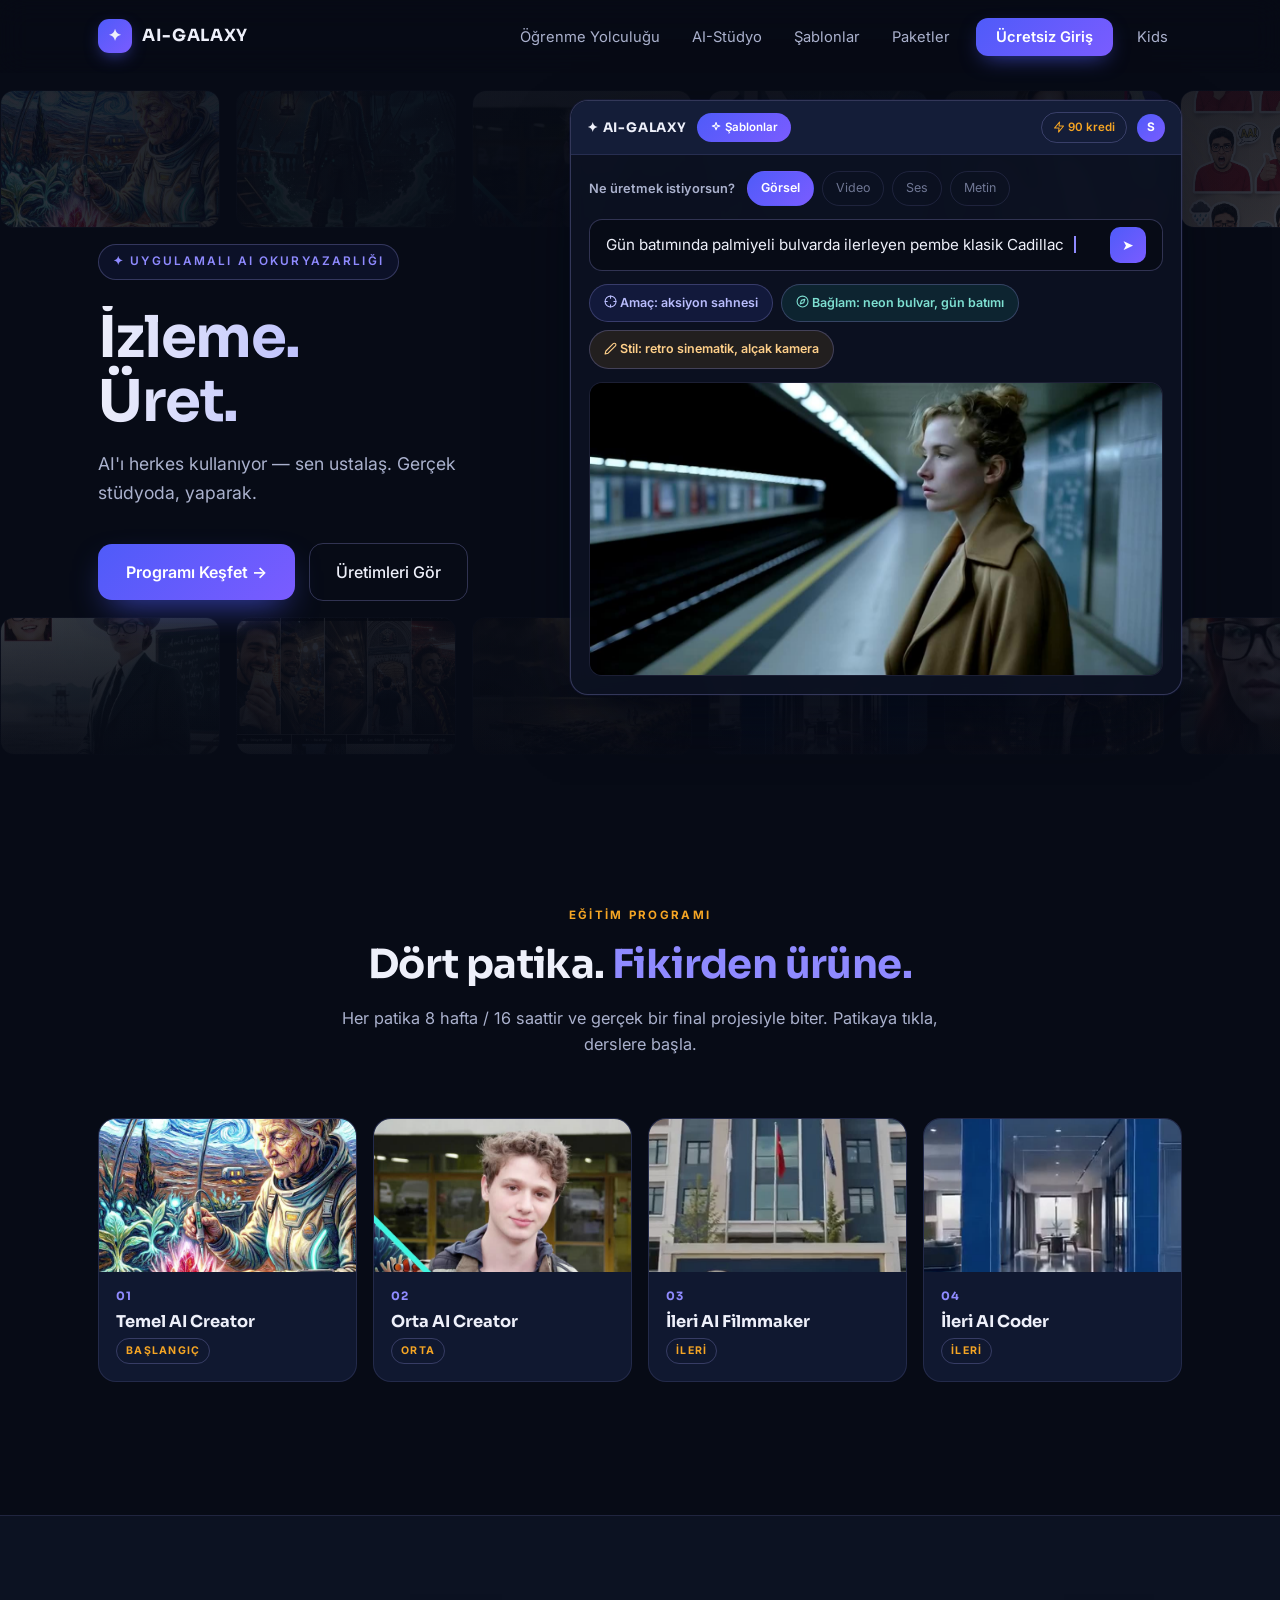
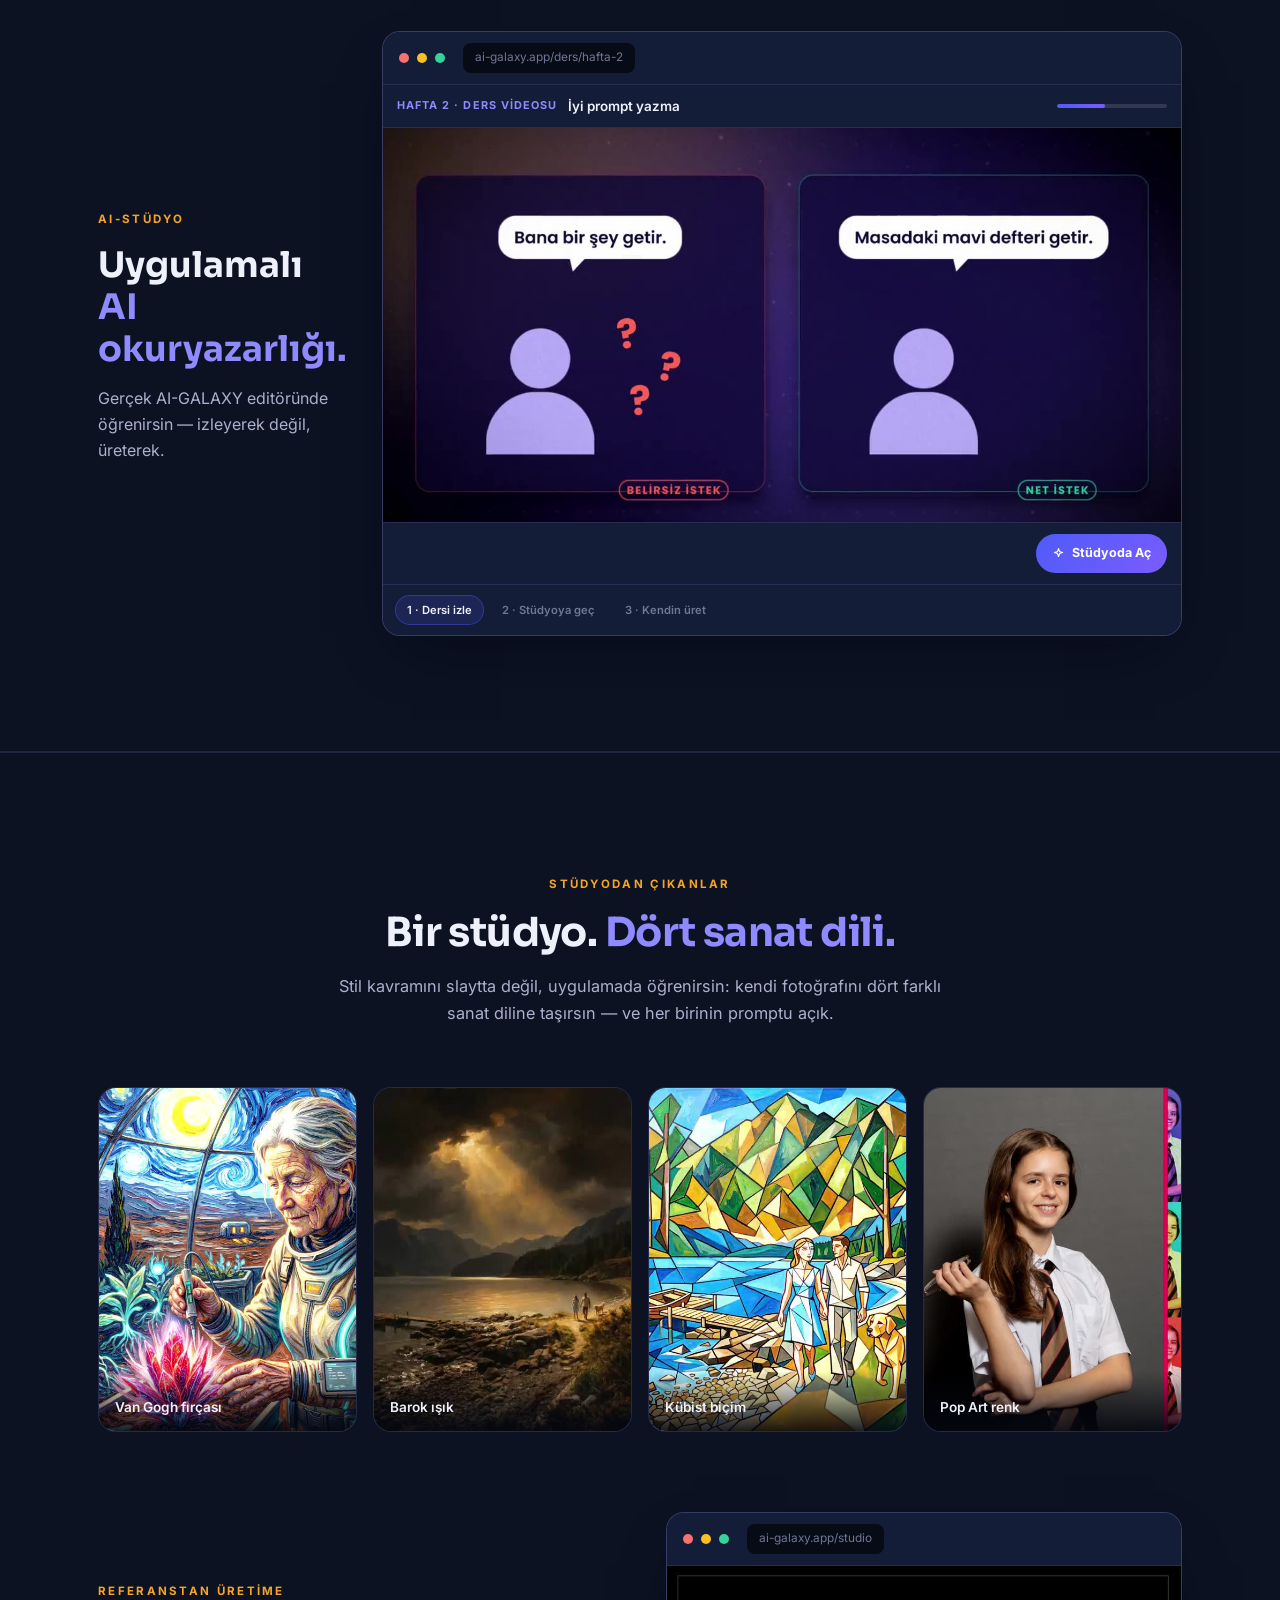
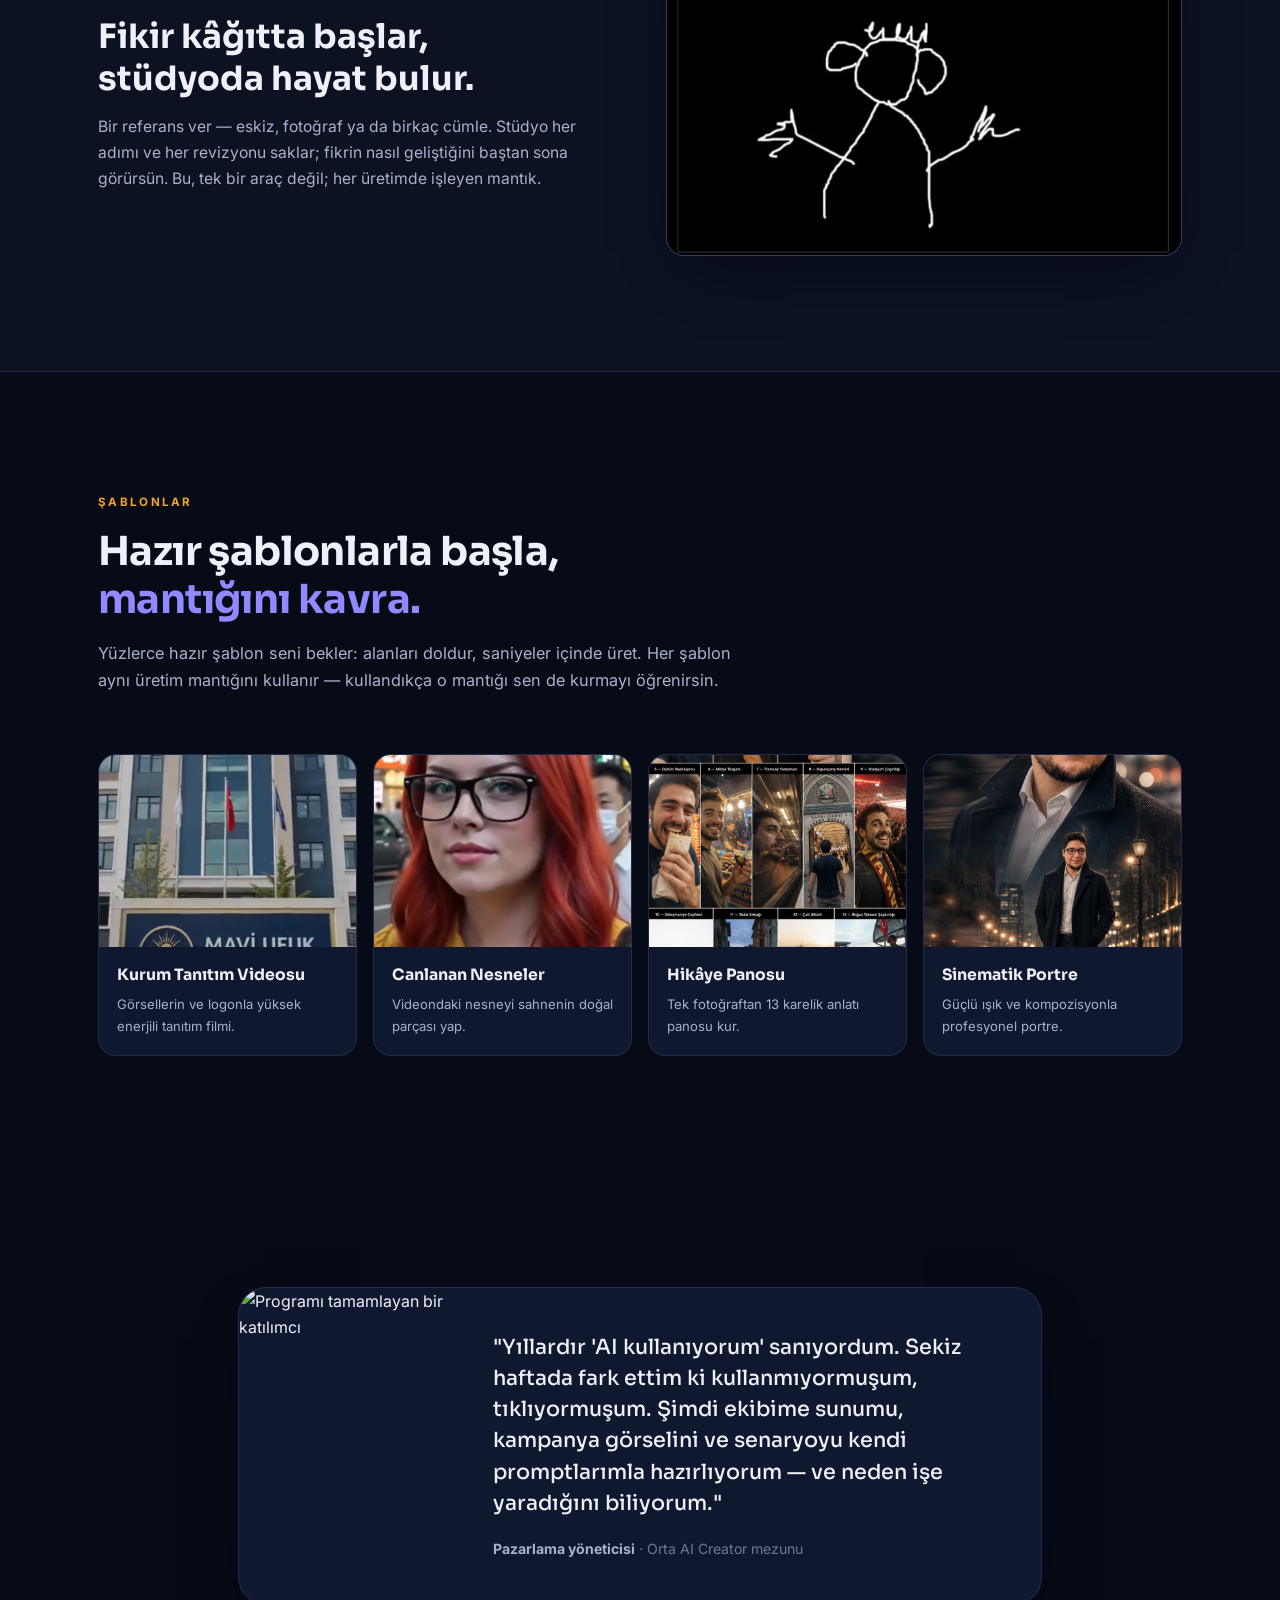
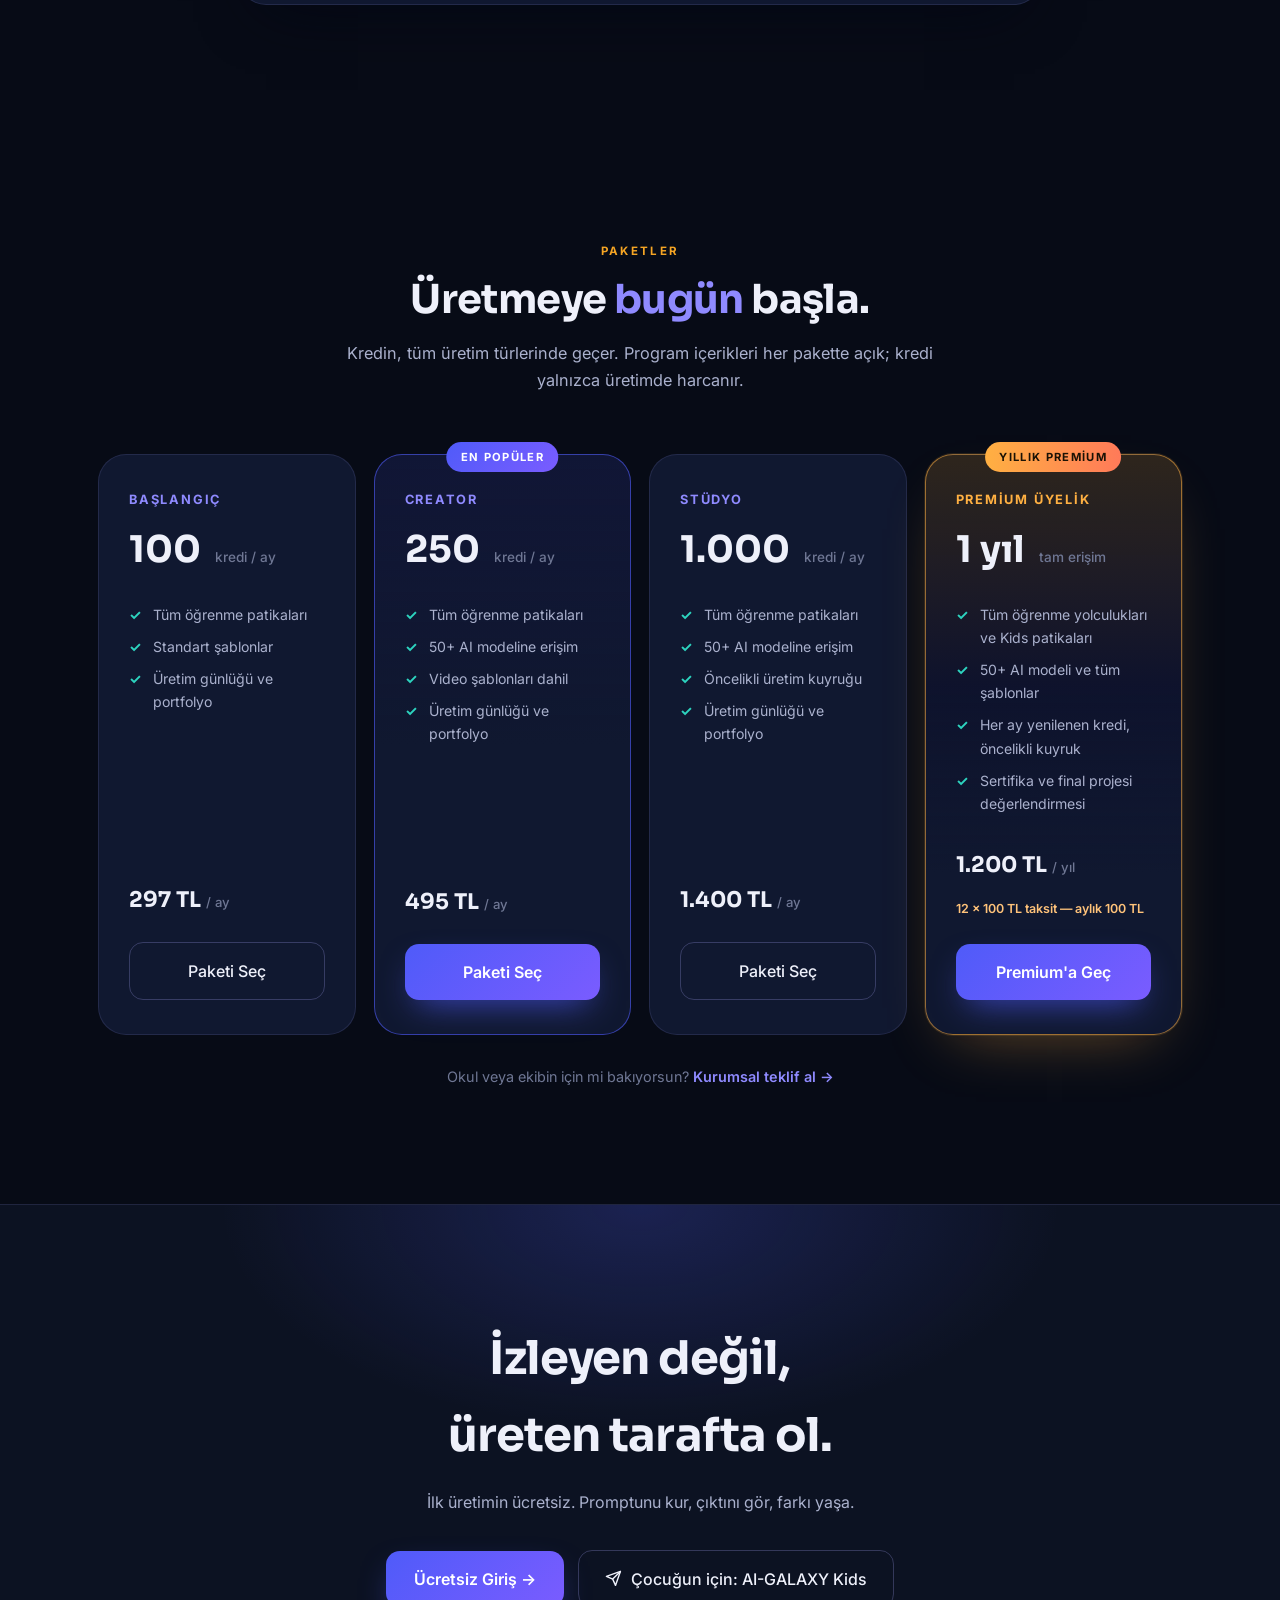
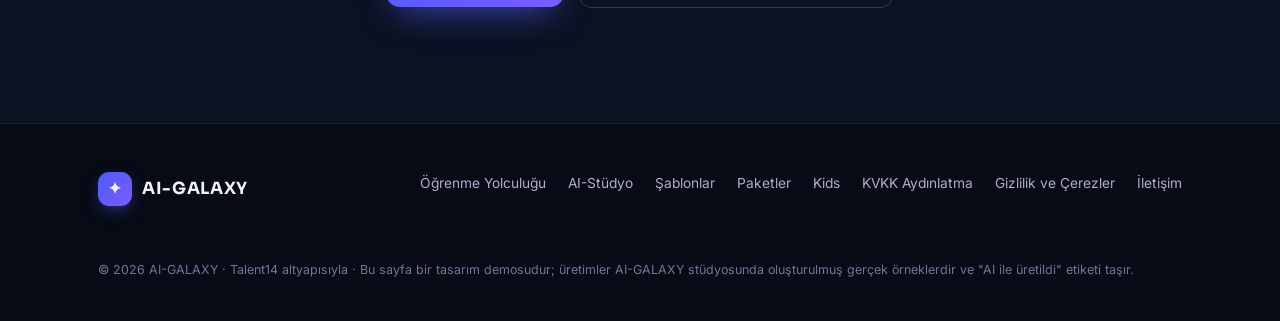
==== commit 1a9a602a: "Anasayfa: dersten stüdyoya akış simülasyonu, Kids menüde en sağa, AI-Stüdyo başlığı; kurs.html sekme" ====
--- a/index.html
+++ b/index.html
@@ -32,14 +32,14 @@
       <span class="brand-mark">✦</span> AI-GALAXY
     </a>
     <div class="nav-right">
-      <!-- Kids: menülerin solunda, sade -->
-      <a class="nav-link kids-link" href="kids/index.html">Kids</a>
       <nav class="nav-links-wrap" id="navLinks">
         <a class="nav-link" href="#program">Öğrenme Yolculuğu</a>
         <a class="nav-link" href="#editor">AI-Stüdyo</a>
         <a class="nav-link" href="#galeri">Şablonlar</a>
         <a class="nav-link" href="#fiyat">Paketler</a>
         <a class="nav-cta" href="#fiyat">Ücretsiz Giriş</a>
+        <!-- Kids: üst menünün en sağında -->
+        <a class="nav-link kids-link" href="kids/index.html">Kids</a>
       </nav>
       <button class="nav-burger" id="burger" aria-label="Menü">☰</button>
     </div>
@@ -140,18 +140,61 @@
 <section class="editor-sec" id="editor">
   <div class="wrap editor-grid">
     <div class="reveal editor-copy">
-      <span class="kicker">Stüdyo</span>
+      <span class="kicker">AI-Stüdyo</span>
       <h2 style="font-family:var(--font-display);font-size:clamp(1.6rem,3vw,2.2rem);line-height:1.2;margin:14px 0 14px;">
         Uygulamalı<br><em style="font-style:normal;color:var(--violet)">AI okuryazarlığı.</em>
       </h2>
       <p style="color:var(--ink-soft)">Gerçek AI-GALAXY editöründe öğrenirsin — izleyerek değil, üreterek.</p>
     </div>
-    <div class="browser reveal d1 editor-browser">
+    <!-- Dersten stüdyoya akış simülasyonu -->
+    <div class="browser reveal d1 editor-browser flow-sim" id="flowSim">
       <div class="browser-bar">
         <span class="dot r"></span><span class="dot y"></span><span class="dot g"></span>
-        <span class="browser-url">ai-galaxy.app/studio</span>
-      </div>
-      <video src="media/rec_desk.mp4" poster="media/poster_rec_desk.jpg" muted loop playsinline data-autoplay></video>
+        <span class="browser-url" id="fsUrl">ai-galaxy.app/ders/hafta-2</span>
+      </div>
+
+      <div class="fs-stage">
+        <!-- 1) Ders ekranı -->
+        <div class="fs-screen fs-lesson on" id="fsLesson">
+          <div class="fsl-bar">
+            <span class="fsl-week">Hafta 2 · Ders videosu</span>
+            <b class="fsl-title">İyi prompt yazma</b>
+            <span class="fsl-prog"><i id="fsProg"></i></span>
+          </div>
+          <video id="fsVideo" src="media/ders_prompt_nedir.mp4" poster="media/poster_ders_prompt_nedir.jpg" muted loop playsinline></video>
+          <div class="fsl-foot">
+            <span class="fsl-hint">Ders bitti — sıra sende.</span>
+            <span class="fsl-btn" id="fsOpen"><svg class="ic"><use href="#i-sparkle"/></svg> Stüdyoda Aç</span>
+          </div>
+        </div>
+
+        <!-- 2) AI-GALAXY editörü -->
+        <div class="fs-screen fs-studio" id="fsStudio">
+          <div class="fss-top">
+            <span class="fss-brand">✦ AI-GALAXY</span>
+            <span class="fss-task">Görev: Hafta 2 · İyi prompt yazma</span>
+            <span class="fss-credit"><svg class="ic"><use href="#i-zap"/></svg> 90 kredi</span>
+          </div>
+          <div class="fss-row">
+            <span class="fss-mode on">Görsel</span><span class="fss-mode">Video</span><span class="fss-mode">Ses</span>
+          </div>
+          <div class="fss-input">
+            <span id="fsTyped"></span><span class="fs-caret"></span>
+            <span class="fss-send" id="fsSend"><svg class="ic"><use href="#i-sparkle"/></svg> Üret</span>
+          </div>
+          <div class="fss-out">
+            <div class="fss-gen" id="fsGen"><span class="fs-spin"></span> Üretiliyor...</div>
+            <video id="fsOut" muted loop playsinline></video>
+            <span class="fss-tag" id="fsTag"><svg class="ic"><use href="#i-check"/></svg> AI ile üretildi · üretim günlüğüne eklendi</span>
+          </div>
+        </div>
+      </div>
+
+      <div class="fs-steps">
+        <span class="fs-step on" data-s="0">1 · Dersi izle</span>
+        <span class="fs-step" data-s="1">2 · Stüdyoya geç</span>
+        <span class="fs-step" data-s="2">3 · Kendin üret</span>
+      </div>
     </div>
   </div>
 </section>
--- a/css/main.css
+++ b/css/main.css
@@ -85,7 +85,7 @@
 .nav-right { margin-left: auto; display: flex; align-items: center; gap: 6px; }
 
 /* Kids linki — menü linklerinin solunda, sade */
-.kids-link { margin-right: 4px; }
+.kids-link { margin-left: 6px; }
 
 .nav-link {
   padding: 9px 14px; border-radius: 10px;
@@ -626,3 +626,90 @@
   .style-grid, .tpl-grid, .prog-tabs, .weeks { grid-template-columns: 1fr; }
   .prog-final .meta { margin-left: 0; }
 }
+
+/* ---------- Dersten stüdyoya akış simülasyonu ---------- */
+.flow-sim { overflow: hidden; }
+.fs-stage { position: relative; aspect-ratio: 16 / 10; background: #05070f; }
+.fs-screen {
+  position: absolute; inset: 0; opacity: 0; transform: translateY(10px) scale(0.985);
+  transition: opacity .5s ease, transform .5s ease; pointer-events: none;
+  display: flex; flex-direction: column;
+}
+.fs-screen.on { opacity: 1; transform: none; }
+
+/* 1) ders ekranı */
+.fsl-bar { display: flex; align-items: center; gap: 10px; padding: 10px 14px; border-bottom: 1px solid var(--line); background: var(--bg-card-2); }
+.fsl-week { font-size: 0.68rem; letter-spacing: 0.1em; text-transform: uppercase; color: var(--violet); font-weight: 700; white-space: nowrap; }
+.fsl-title { font-size: 0.84rem; font-weight: 600; color: var(--ink); white-space: nowrap; overflow: hidden; text-overflow: ellipsis; }
+.fsl-prog { margin-left: auto; width: 110px; height: 4px; border-radius: 99px; background: rgba(255,255,255,0.12); overflow: hidden; flex: none; }
+.fsl-prog i { display: block; height: 100%; width: 8%; border-radius: 99px; background: var(--grad-cta); transition: width .3s linear; }
+.fs-lesson video { flex: 1; width: 100%; object-fit: cover; min-height: 0; background: #05070f; }
+.fsl-foot { display: flex; align-items: center; gap: 12px; padding: 11px 14px; border-top: 1px solid var(--line); background: var(--bg-card-2); }
+.fsl-hint { font-size: 0.78rem; color: var(--ink-dim); opacity: 0; transition: opacity .4s; }
+.fsl-hint.on { opacity: 1; }
+.fsl-btn {
+  margin-left: auto; display: inline-flex; align-items: center; gap: 7px;
+  font-size: 0.78rem; font-weight: 700; color: #fff;
+  padding: 9px 16px; border-radius: 999px; background: var(--grad-cta); white-space: nowrap;
+}
+.fsl-btn.pulse { animation: fsPulse 0.85s ease-in-out 2; }
+@keyframes fsPulse {
+  0%, 100% { box-shadow: 0 0 0 0 rgba(79, 91, 249, 0.55); transform: none; }
+  50% { box-shadow: 0 0 0 12px rgba(79, 91, 249, 0); transform: scale(1.06); }
+}
+
+/* 2) stüdyo ekranı */
+.fs-studio { padding: 12px 14px 14px; gap: 9px; background: linear-gradient(180deg, rgba(79,91,249,0.10), #05070f 55%); }
+.fss-top { display: flex; align-items: center; gap: 10px; }
+.fss-brand { font-family: var(--font-display); font-weight: 700; font-size: 0.8rem; letter-spacing: 0.05em; }
+.fss-task { font-size: 0.7rem; color: var(--ink-dim); white-space: nowrap; overflow: hidden; text-overflow: ellipsis; }
+.fss-credit { margin-left: auto; display: inline-flex; align-items: center; gap: 5px; font-size: 0.68rem; font-weight: 700; color: #ffc37a; padding: 4px 10px; border-radius: 999px; border: 1px solid rgba(255,176,66,0.35); white-space: nowrap; }
+.fss-row { display: flex; gap: 6px; }
+.fss-mode { font-size: 0.7rem; font-weight: 600; color: var(--ink-dim); padding: 5px 12px; border-radius: 999px; border: 1px solid var(--line); }
+.fss-mode.on { color: #fff; background: var(--grad-cta); border-color: transparent; }
+.fss-input {
+  display: flex; align-items: center; gap: 8px; min-height: 44px;
+  padding: 0 8px 0 14px; border-radius: 13px;
+  background: rgba(8, 12, 24, 0.9); border: 1px solid var(--line-strong);
+  font-size: 0.84rem; color: var(--ink); overflow: hidden;
+}
+.fss-input > span:first-child { white-space: nowrap; overflow: hidden; text-overflow: ellipsis; }
+.fs-caret { width: 2px; height: 16px; background: var(--violet); animation: fsBlink 1s steps(1) infinite; flex: none; }
+@keyframes fsBlink { 50% { opacity: 0; } }
+.fss-send {
+  margin-left: auto; display: inline-flex; align-items: center; gap: 6px; flex: none;
+  font-size: 0.75rem; font-weight: 700; color: #fff; padding: 8px 14px; border-radius: 10px; background: var(--grad-cta);
+}
+.fss-send.pulse { animation: fsPulse 0.8s ease-in-out 1; }
+.fss-out { position: relative; flex: 1; min-height: 0; border-radius: 13px; overflow: hidden; border: 1px solid var(--line); background: #070b16; }
+.fss-out video { width: 100%; height: 100%; object-fit: cover; opacity: 0; transition: opacity .6s ease; }
+.fss-out video.show { opacity: 1; }
+.fss-gen {
+  position: absolute; inset: 0; display: none; align-items: center; justify-content: center; gap: 10px;
+  font-size: 0.8rem; color: var(--ink-soft); background: rgba(7, 11, 22, 0.92);
+}
+.fss-gen.on { display: flex; }
+.fs-spin { width: 16px; height: 16px; border-radius: 50%; border: 2px solid rgba(255,255,255,0.18); border-top-color: var(--violet); animation: fsSpin 0.8s linear infinite; }
+@keyframes fsSpin { to { transform: rotate(360deg); } }
+.fss-tag {
+  position: absolute; left: 10px; bottom: 10px;
+  display: inline-flex; align-items: center; gap: 6px;
+  font-size: 0.7rem; font-weight: 600; color: var(--teal);
+  padding: 5px 11px; border-radius: 999px;
+  background: rgba(7, 11, 22, 0.82); border: 1px solid rgba(45, 212, 191, 0.35);
+  opacity: 0; transform: translateY(6px); transition: opacity .4s, transform .4s;
+}
+.fss-tag.on { opacity: 1; transform: none; }
+
+/* adım göstergesi */
+.fs-steps { display: flex; gap: 6px; padding: 10px 12px; border-top: 1px solid var(--line); background: var(--bg-card-2); }
+.fs-step { font-size: 0.7rem; font-weight: 600; color: var(--ink-dim); padding: 5px 11px; border-radius: 999px; border: 1px solid transparent; transition: color .3s, background .3s, border-color .3s; }
+.fs-step.on { color: var(--ink); background: rgba(79, 91, 249, 0.14); border-color: rgba(79, 91, 249, 0.4); }
+@media (max-width: 560px) {
+  .fss-task, .fsl-hint { display: none; }
+  .fs-steps { flex-wrap: wrap; }
+}
+@media (prefers-reduced-motion: reduce) {
+  .fs-screen { transition: none; }
+  .fsl-btn.pulse, .fss-send.pulse, .fs-caret, .fs-spin { animation: none; }
+}
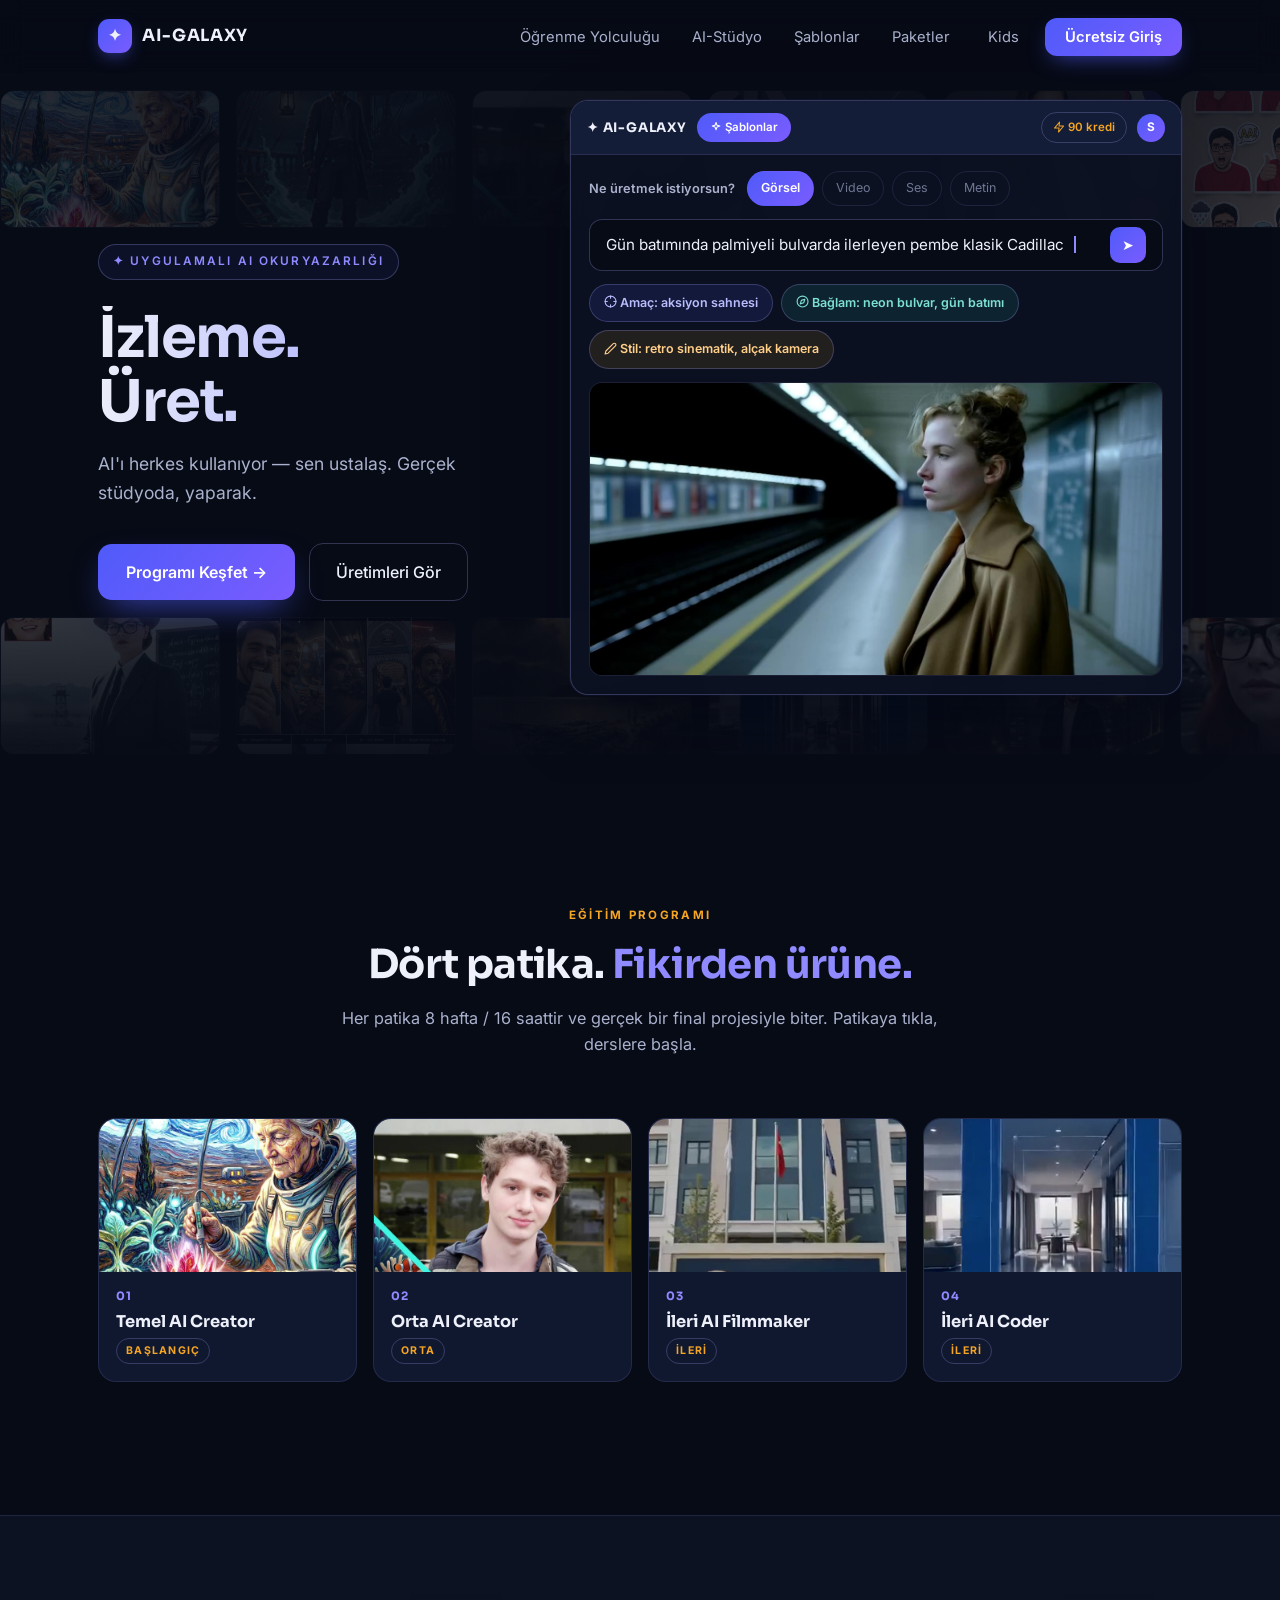
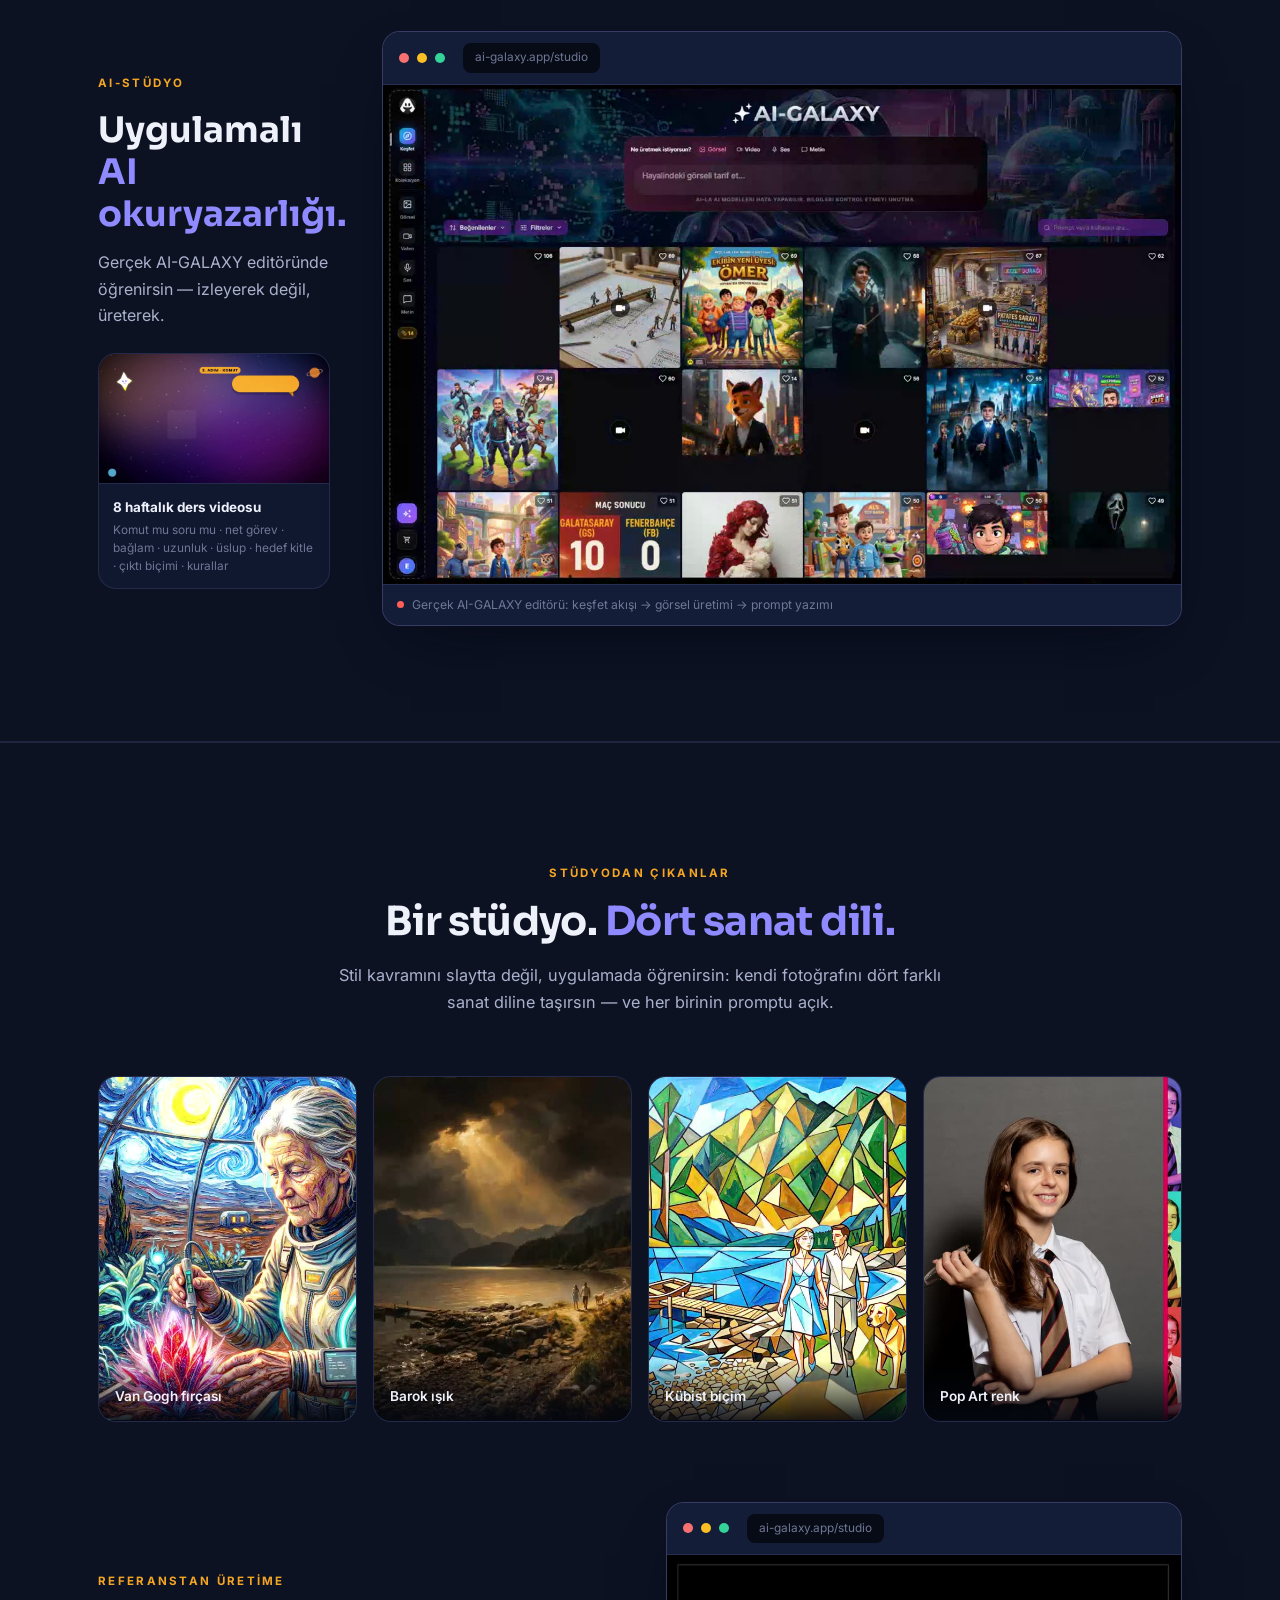
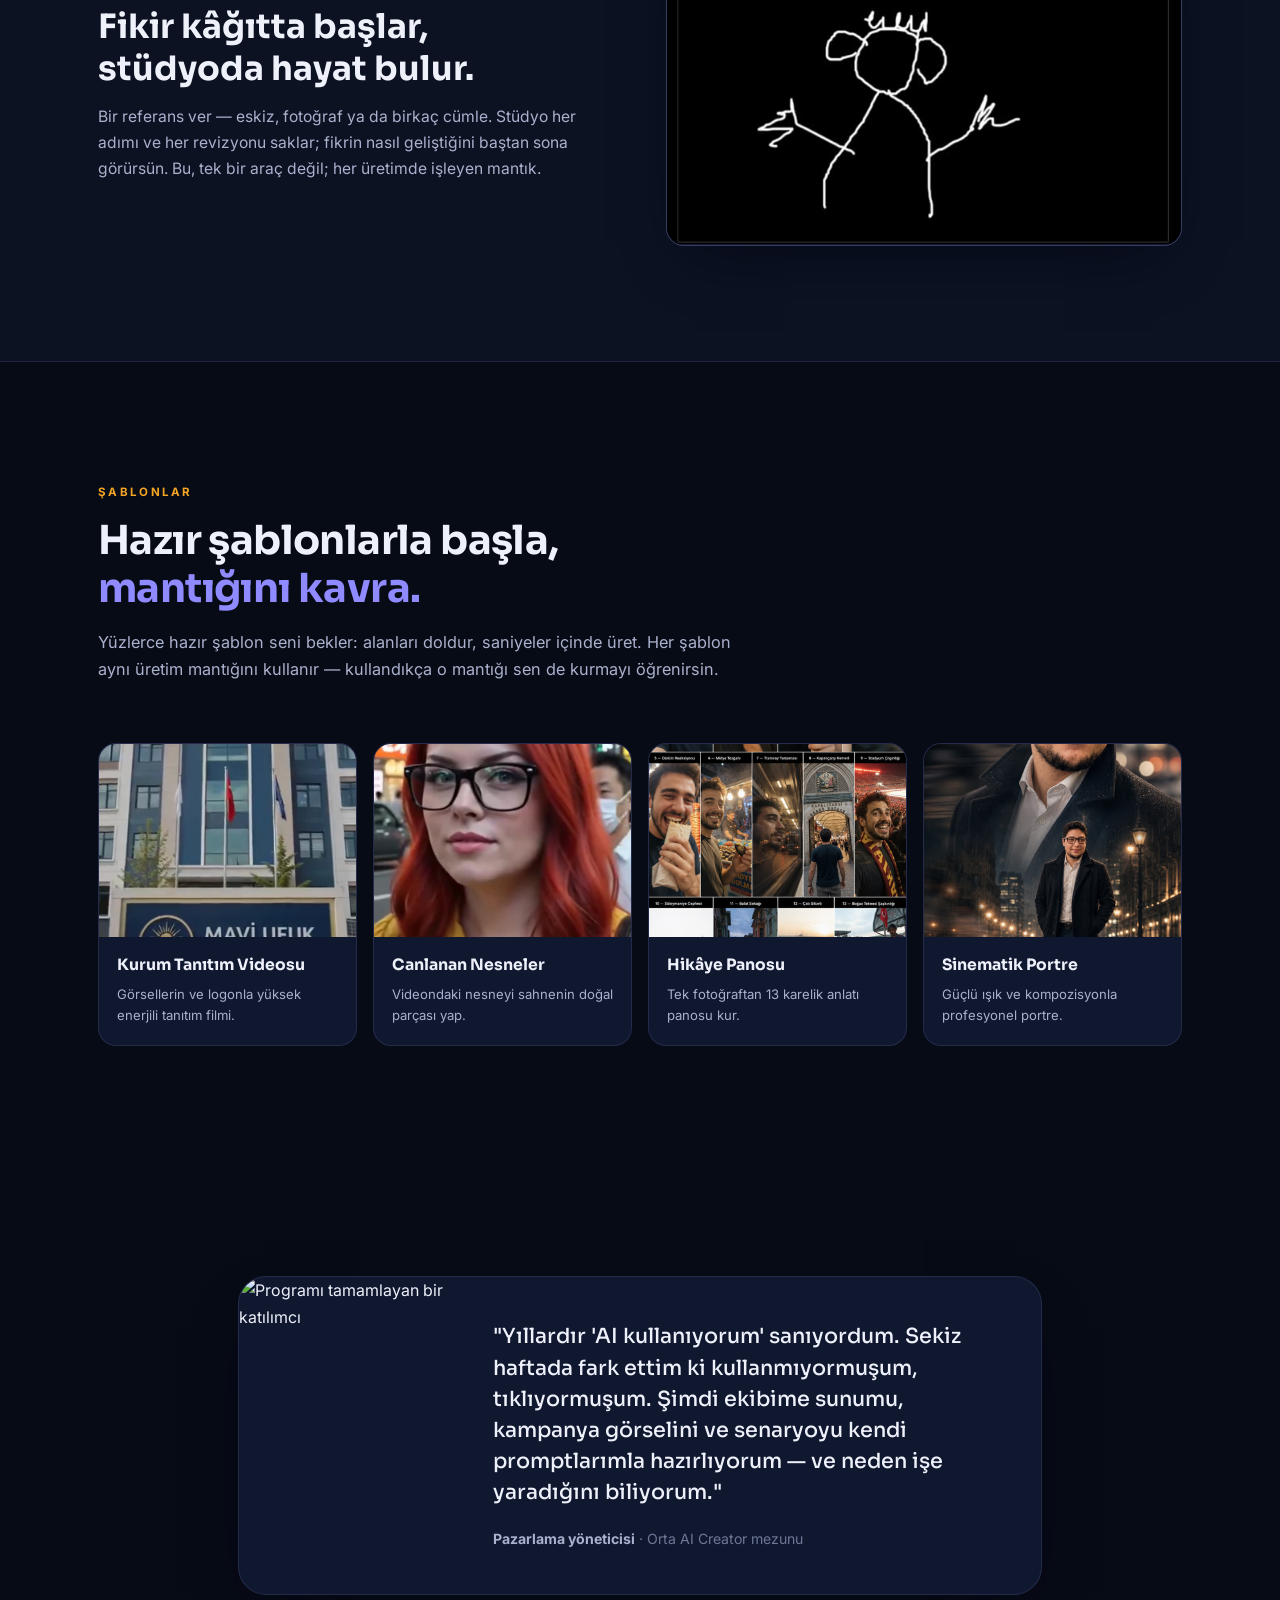
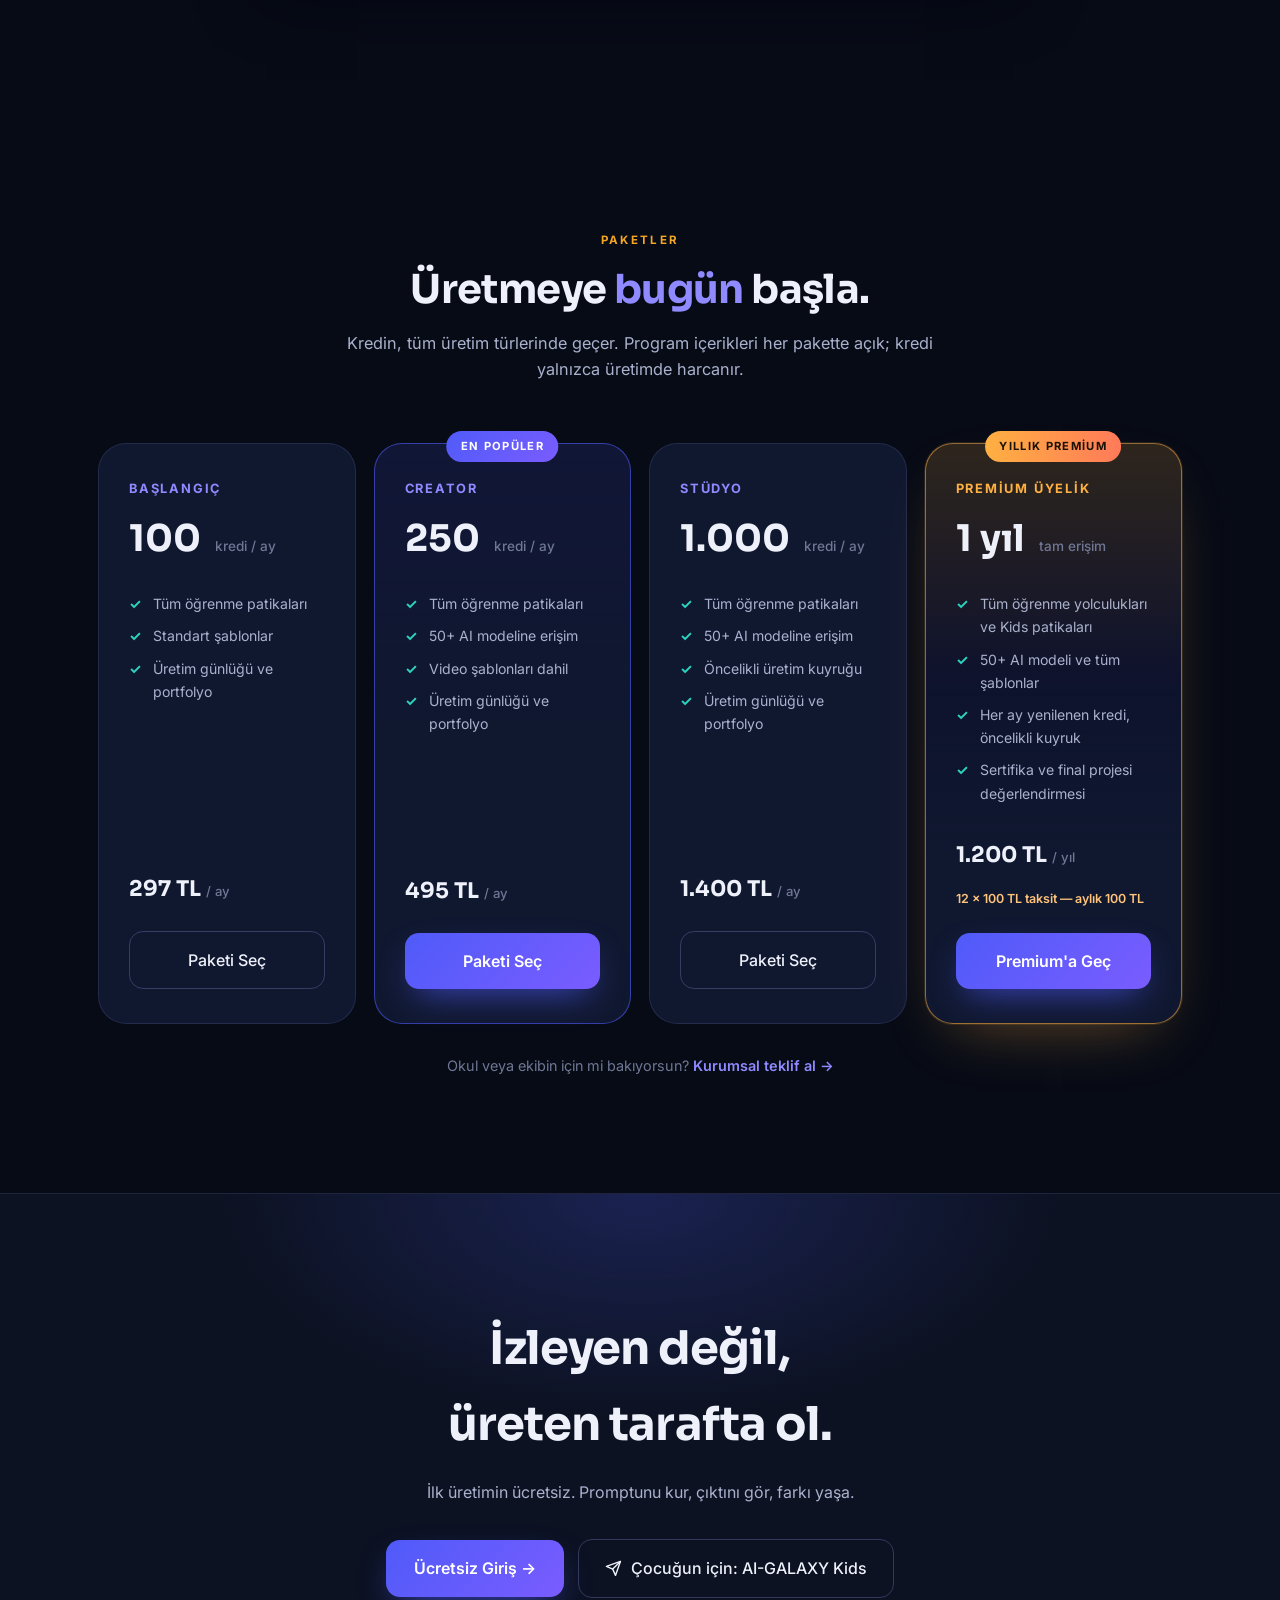
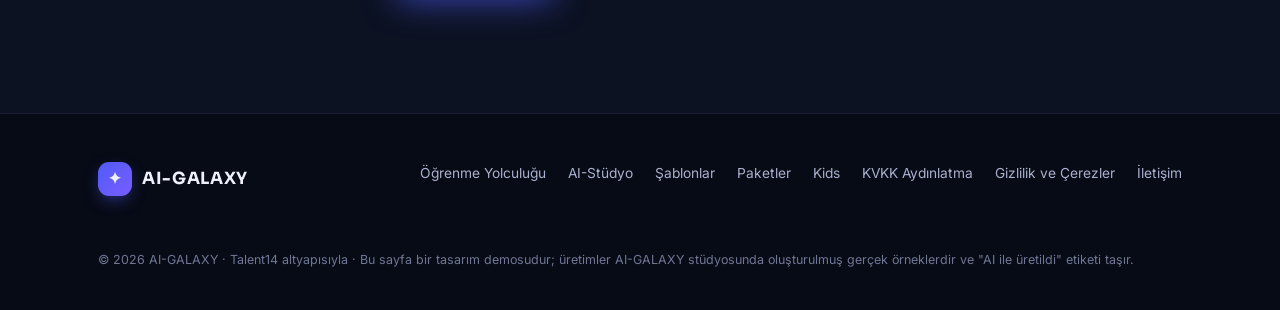
==== commit 87d7ab82: "AI-Stüdyo: gerçek editör kaydına dönüş + 8 haftalık ders montajı; Kids linki Paketler'in sağında Co-" ====
--- a/index.html
+++ b/index.html
@@ -37,9 +37,9 @@
         <a class="nav-link" href="#editor">AI-Stüdyo</a>
         <a class="nav-link" href="#galeri">Şablonlar</a>
         <a class="nav-link" href="#fiyat">Paketler</a>
+        <!-- Kids: Paketler'in hemen sağında -->
+        <a class="nav-link kids-link" href="kids/index.html">Kids</a>
         <a class="nav-cta" href="#fiyat">Ücretsiz Giriş</a>
-        <!-- Kids: üst menünün en sağında -->
-        <a class="nav-link kids-link" href="kids/index.html">Kids</a>
       </nav>
       <button class="nav-burger" id="burger" aria-label="Menü">☰</button>
     </div>
@@ -145,55 +145,24 @@
         Uygulamalı<br><em style="font-style:normal;color:var(--violet)">AI okuryazarlığı.</em>
       </h2>
       <p style="color:var(--ink-soft)">Gerçek AI-GALAXY editöründe öğrenirsin — izleyerek değil, üreterek.</p>
-    </div>
-    <!-- Dersten stüdyoya akış simülasyonu -->
-    <div class="browser reveal d1 editor-browser flow-sim" id="flowSim">
+
+      <!-- Hafta hafta ders videoları: hızlı geçiş montajı -->
+      <figure class="lesson-reel">
+        <video src="media/dersler_montaj.mp4" poster="media/poster_dersler_montaj.jpg" muted loop playsinline data-autoplay></video>
+        <figcaption>
+          <b>8 haftalık ders videosu</b>
+          <span>Komut mu soru mu · net görev · bağlam · uzunluk · üslup · hedef kitle · çıktı biçimi · kurallar</span>
+        </figcaption>
+      </figure>
+    </div>
+    <div class="browser reveal d1 editor-browser">
       <div class="browser-bar">
         <span class="dot r"></span><span class="dot y"></span><span class="dot g"></span>
-        <span class="browser-url" id="fsUrl">ai-galaxy.app/ders/hafta-2</span>
-      </div>
-
-      <div class="fs-stage">
-        <!-- 1) Ders ekranı -->
-        <div class="fs-screen fs-lesson on" id="fsLesson">
-          <div class="fsl-bar">
-            <span class="fsl-week">Hafta 2 · Ders videosu</span>
-            <b class="fsl-title">İyi prompt yazma</b>
-            <span class="fsl-prog"><i id="fsProg"></i></span>
-          </div>
-          <video id="fsVideo" src="media/ders_prompt_nedir.mp4" poster="media/poster_ders_prompt_nedir.jpg" muted loop playsinline></video>
-          <div class="fsl-foot">
-            <span class="fsl-hint">Ders bitti — sıra sende.</span>
-            <span class="fsl-btn" id="fsOpen"><svg class="ic"><use href="#i-sparkle"/></svg> Stüdyoda Aç</span>
-          </div>
-        </div>
-
-        <!-- 2) AI-GALAXY editörü -->
-        <div class="fs-screen fs-studio" id="fsStudio">
-          <div class="fss-top">
-            <span class="fss-brand">✦ AI-GALAXY</span>
-            <span class="fss-task">Görev: Hafta 2 · İyi prompt yazma</span>
-            <span class="fss-credit"><svg class="ic"><use href="#i-zap"/></svg> 90 kredi</span>
-          </div>
-          <div class="fss-row">
-            <span class="fss-mode on">Görsel</span><span class="fss-mode">Video</span><span class="fss-mode">Ses</span>
-          </div>
-          <div class="fss-input">
-            <span id="fsTyped"></span><span class="fs-caret"></span>
-            <span class="fss-send" id="fsSend"><svg class="ic"><use href="#i-sparkle"/></svg> Üret</span>
-          </div>
-          <div class="fss-out">
-            <div class="fss-gen" id="fsGen"><span class="fs-spin"></span> Üretiliyor...</div>
-            <video id="fsOut" muted loop playsinline></video>
-            <span class="fss-tag" id="fsTag"><svg class="ic"><use href="#i-check"/></svg> AI ile üretildi · üretim günlüğüne eklendi</span>
-          </div>
-        </div>
-      </div>
-
-      <div class="fs-steps">
-        <span class="fs-step on" data-s="0">1 · Dersi izle</span>
-        <span class="fs-step" data-s="1">2 · Stüdyoya geç</span>
-        <span class="fs-step" data-s="2">3 · Kendin üret</span>
+        <span class="browser-url">ai-galaxy.app/studio</span>
+      </div>
+      <video src="media/editor_ders.mp4" poster="media/poster_editor_ders.jpg" muted loop playsinline data-autoplay></video>
+      <div class="eb-cap">
+        <span class="eb-dot"></span> Gerçek AI-GALAXY editörü: keşfet akışı → görsel üretimi → prompt yazımı
       </div>
     </div>
   </div>
--- a/css/main.css
+++ b/css/main.css
@@ -627,89 +627,24 @@
   .prog-final .meta { margin-left: 0; }
 }
 
-/* ---------- Dersten stüdyoya akış simülasyonu ---------- */
-.flow-sim { overflow: hidden; }
-.fs-stage { position: relative; aspect-ratio: 16 / 10; background: #05070f; }
-.fs-screen {
-  position: absolute; inset: 0; opacity: 0; transform: translateY(10px) scale(0.985);
-  transition: opacity .5s ease, transform .5s ease; pointer-events: none;
-  display: flex; flex-direction: column;
-}
-.fs-screen.on { opacity: 1; transform: none; }
-
-/* 1) ders ekranı */
-.fsl-bar { display: flex; align-items: center; gap: 10px; padding: 10px 14px; border-bottom: 1px solid var(--line); background: var(--bg-card-2); }
-.fsl-week { font-size: 0.68rem; letter-spacing: 0.1em; text-transform: uppercase; color: var(--violet); font-weight: 700; white-space: nowrap; }
-.fsl-title { font-size: 0.84rem; font-weight: 600; color: var(--ink); white-space: nowrap; overflow: hidden; text-overflow: ellipsis; }
-.fsl-prog { margin-left: auto; width: 110px; height: 4px; border-radius: 99px; background: rgba(255,255,255,0.12); overflow: hidden; flex: none; }
-.fsl-prog i { display: block; height: 100%; width: 8%; border-radius: 99px; background: var(--grad-cta); transition: width .3s linear; }
-.fs-lesson video { flex: 1; width: 100%; object-fit: cover; min-height: 0; background: #05070f; }
-.fsl-foot { display: flex; align-items: center; gap: 12px; padding: 11px 14px; border-top: 1px solid var(--line); background: var(--bg-card-2); }
-.fsl-hint { font-size: 0.78rem; color: var(--ink-dim); opacity: 0; transition: opacity .4s; }
-.fsl-hint.on { opacity: 1; }
-.fsl-btn {
-  margin-left: auto; display: inline-flex; align-items: center; gap: 7px;
-  font-size: 0.78rem; font-weight: 700; color: #fff;
-  padding: 9px 16px; border-radius: 999px; background: var(--grad-cta); white-space: nowrap;
-}
-.fsl-btn.pulse { animation: fsPulse 0.85s ease-in-out 2; }
-@keyframes fsPulse {
-  0%, 100% { box-shadow: 0 0 0 0 rgba(79, 91, 249, 0.55); transform: none; }
-  50% { box-shadow: 0 0 0 12px rgba(79, 91, 249, 0); transform: scale(1.06); }
-}
-
-/* 2) stüdyo ekranı */
-.fs-studio { padding: 12px 14px 14px; gap: 9px; background: linear-gradient(180deg, rgba(79,91,249,0.10), #05070f 55%); }
-.fss-top { display: flex; align-items: center; gap: 10px; }
-.fss-brand { font-family: var(--font-display); font-weight: 700; font-size: 0.8rem; letter-spacing: 0.05em; }
-.fss-task { font-size: 0.7rem; color: var(--ink-dim); white-space: nowrap; overflow: hidden; text-overflow: ellipsis; }
-.fss-credit { margin-left: auto; display: inline-flex; align-items: center; gap: 5px; font-size: 0.68rem; font-weight: 700; color: #ffc37a; padding: 4px 10px; border-radius: 999px; border: 1px solid rgba(255,176,66,0.35); white-space: nowrap; }
-.fss-row { display: flex; gap: 6px; }
-.fss-mode { font-size: 0.7rem; font-weight: 600; color: var(--ink-dim); padding: 5px 12px; border-radius: 999px; border: 1px solid var(--line); }
-.fss-mode.on { color: #fff; background: var(--grad-cta); border-color: transparent; }
-.fss-input {
-  display: flex; align-items: center; gap: 8px; min-height: 44px;
-  padding: 0 8px 0 14px; border-radius: 13px;
-  background: rgba(8, 12, 24, 0.9); border: 1px solid var(--line-strong);
-  font-size: 0.84rem; color: var(--ink); overflow: hidden;
-}
-.fss-input > span:first-child { white-space: nowrap; overflow: hidden; text-overflow: ellipsis; }
-.fs-caret { width: 2px; height: 16px; background: var(--violet); animation: fsBlink 1s steps(1) infinite; flex: none; }
-@keyframes fsBlink { 50% { opacity: 0; } }
-.fss-send {
-  margin-left: auto; display: inline-flex; align-items: center; gap: 6px; flex: none;
-  font-size: 0.75rem; font-weight: 700; color: #fff; padding: 8px 14px; border-radius: 10px; background: var(--grad-cta);
-}
-.fss-send.pulse { animation: fsPulse 0.8s ease-in-out 1; }
-.fss-out { position: relative; flex: 1; min-height: 0; border-radius: 13px; overflow: hidden; border: 1px solid var(--line); background: #070b16; }
-.fss-out video { width: 100%; height: 100%; object-fit: cover; opacity: 0; transition: opacity .6s ease; }
-.fss-out video.show { opacity: 1; }
-.fss-gen {
-  position: absolute; inset: 0; display: none; align-items: center; justify-content: center; gap: 10px;
-  font-size: 0.8rem; color: var(--ink-soft); background: rgba(7, 11, 22, 0.92);
-}
-.fss-gen.on { display: flex; }
-.fs-spin { width: 16px; height: 16px; border-radius: 50%; border: 2px solid rgba(255,255,255,0.18); border-top-color: var(--violet); animation: fsSpin 0.8s linear infinite; }
-@keyframes fsSpin { to { transform: rotate(360deg); } }
-.fss-tag {
-  position: absolute; left: 10px; bottom: 10px;
-  display: inline-flex; align-items: center; gap: 6px;
-  font-size: 0.7rem; font-weight: 600; color: var(--teal);
-  padding: 5px 11px; border-radius: 999px;
-  background: rgba(7, 11, 22, 0.82); border: 1px solid rgba(45, 212, 191, 0.35);
-  opacity: 0; transform: translateY(6px); transition: opacity .4s, transform .4s;
-}
-.fss-tag.on { opacity: 1; transform: none; }
-
-/* adım göstergesi */
-.fs-steps { display: flex; gap: 6px; padding: 10px 12px; border-top: 1px solid var(--line); background: var(--bg-card-2); }
-.fs-step { font-size: 0.7rem; font-weight: 600; color: var(--ink-dim); padding: 5px 11px; border-radius: 999px; border: 1px solid transparent; transition: color .3s, background .3s, border-color .3s; }
-.fs-step.on { color: var(--ink); background: rgba(79, 91, 249, 0.14); border-color: rgba(79, 91, 249, 0.4); }
-@media (max-width: 560px) {
-  .fss-task, .fsl-hint { display: none; }
-  .fs-steps { flex-wrap: wrap; }
-}
-@media (prefers-reduced-motion: reduce) {
-  .fs-screen { transition: none; }
-  .fsl-btn.pulse, .fss-send.pulse, .fs-caret, .fs-spin { animation: none; }
-}
+/* ---------- Editör kaydı altyazısı ---------- */
+.eb-cap {
+  display: flex; align-items: center; gap: 8px;
+  padding: 10px 14px; border-top: 1px solid var(--line);
+  background: var(--bg-card-2); font-size: 0.76rem; color: var(--ink-dim);
+}
+.eb-dot { width: 7px; height: 7px; border-radius: 50%; background: #ff5f57; box-shadow: 0 0 0 0 rgba(255,95,87,0.6); animation: ebRec 1.6s ease-out infinite; flex: none; }
+@keyframes ebRec { 70% { box-shadow: 0 0 0 7px rgba(255,95,87,0); } 100% { box-shadow: 0 0 0 0 rgba(255,95,87,0); } }
+@media (prefers-reduced-motion: reduce) { .eb-dot { animation: none; } }
+
+/* ---------- Ders videosu montajı (AI-Stüdyo bölümü) ---------- */
+.lesson-reel {
+  margin-top: 24px; border-radius: var(--radius); overflow: hidden;
+  border: 1px solid var(--line); background: var(--bg-card);
+  max-width: 420px;
+}
+.lesson-reel video { display: block; width: 100%; aspect-ratio: 16 / 9; object-fit: cover; background: #05070f; }
+.lesson-reel figcaption { display: block; padding: 12px 14px; border-top: 1px solid var(--line); }
+.lesson-reel b { display: block; font-size: 0.84rem; font-weight: 700; margin-bottom: 4px; }
+.lesson-reel span { display: block; font-size: 0.74rem; color: var(--ink-dim); line-height: 1.5; }
+@media (max-width: 980px) { .lesson-reel { max-width: none; } }
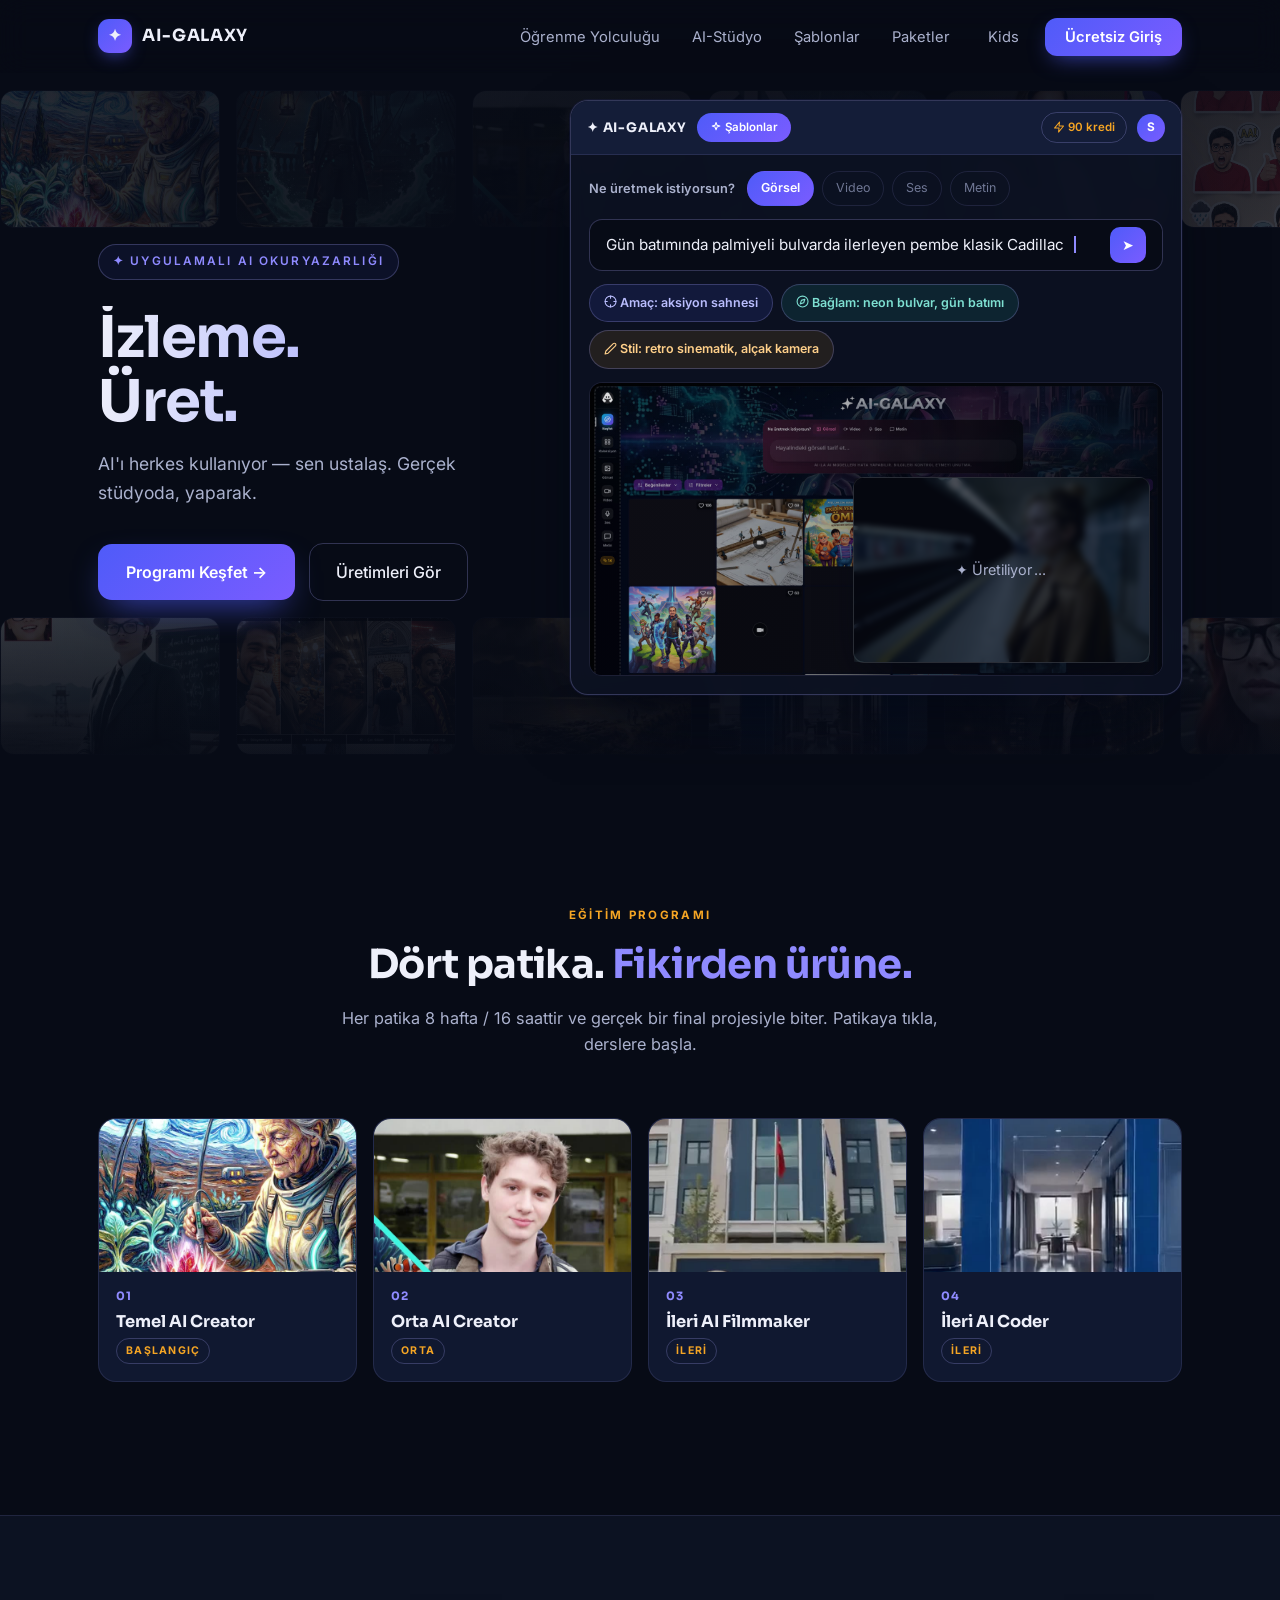
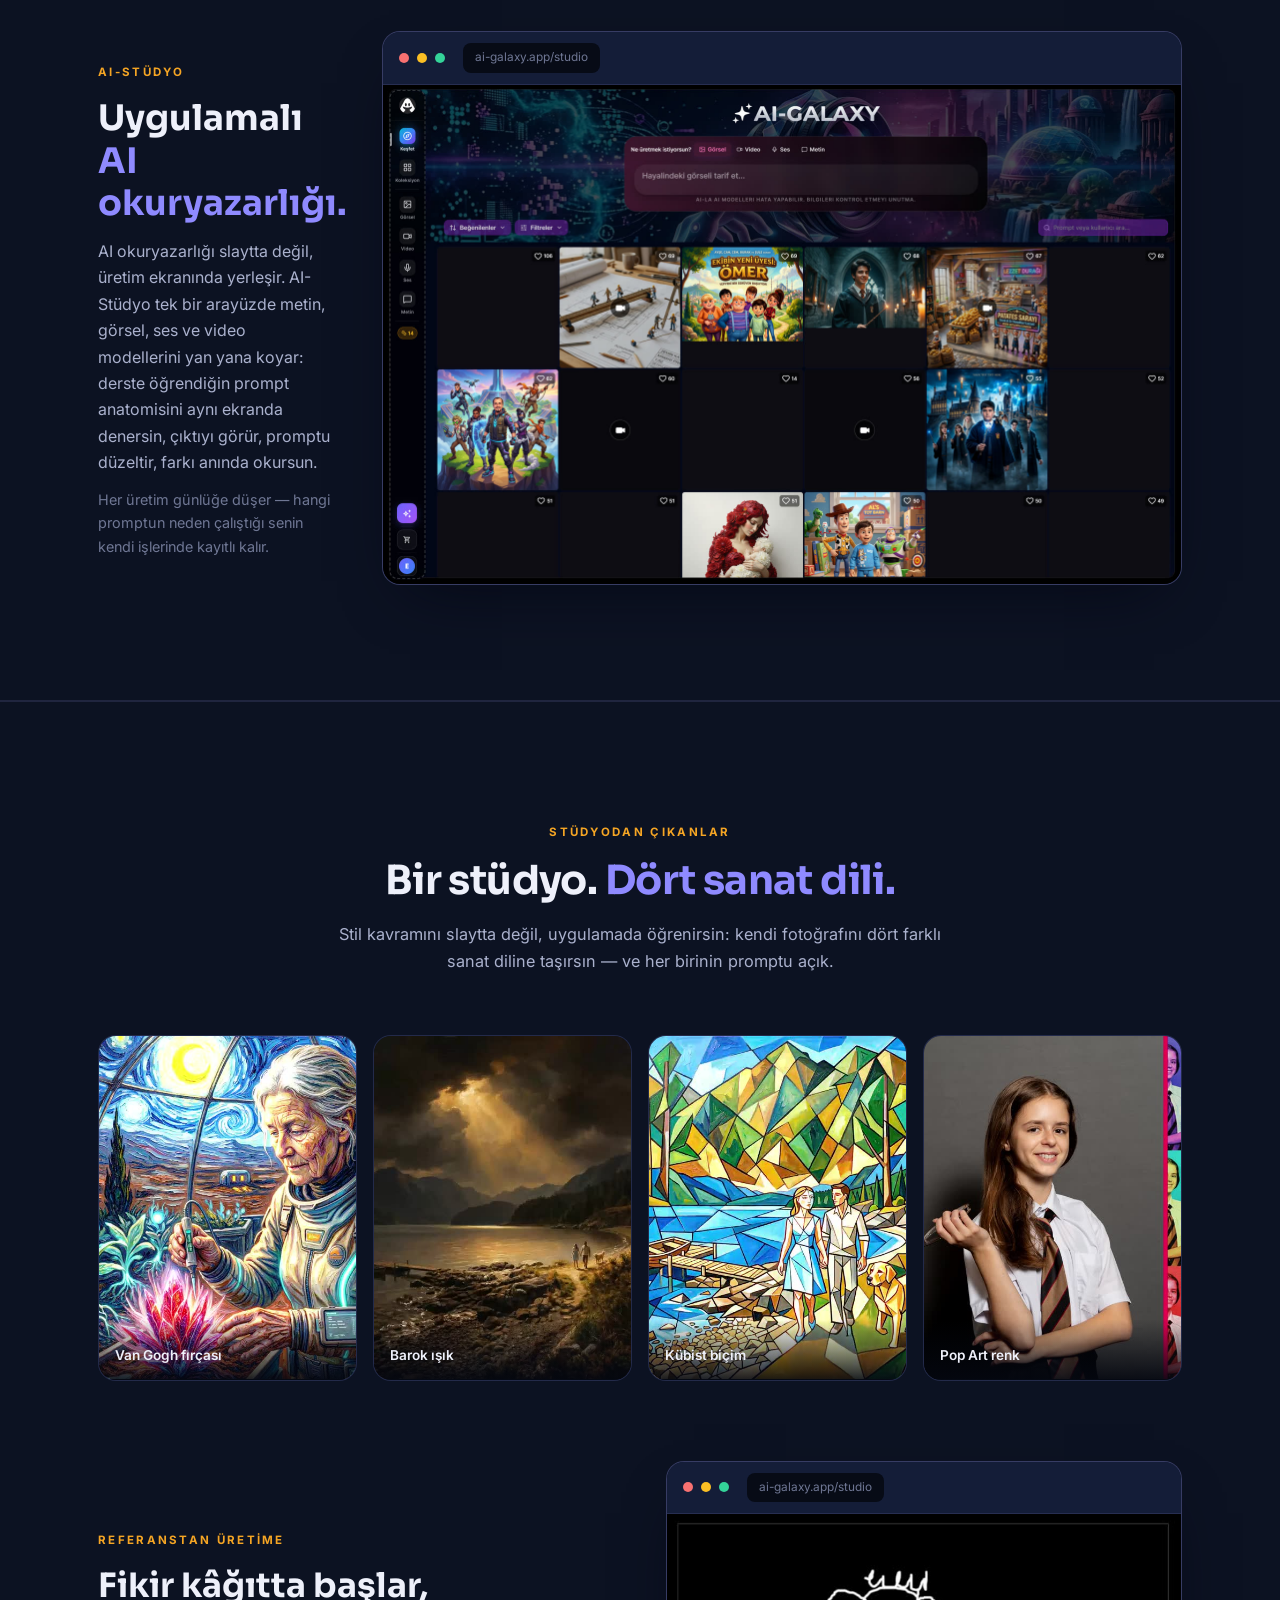
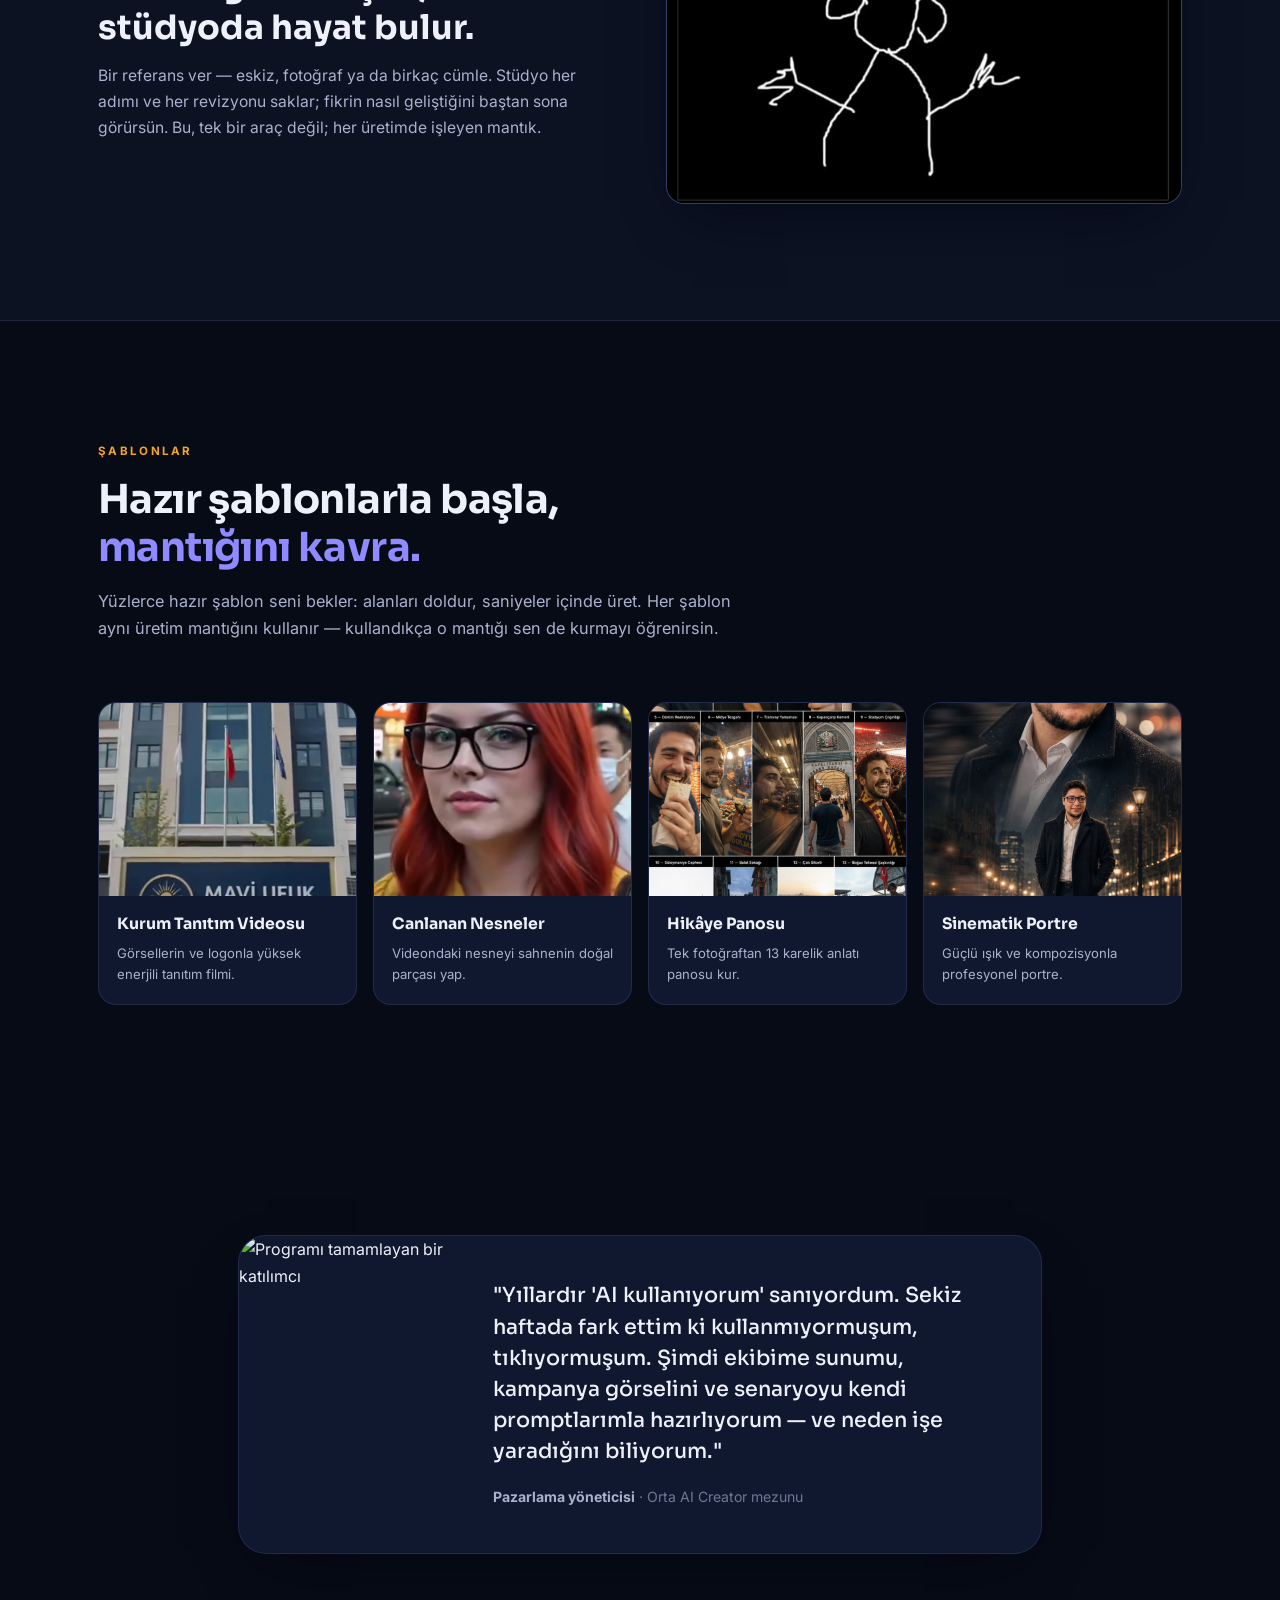
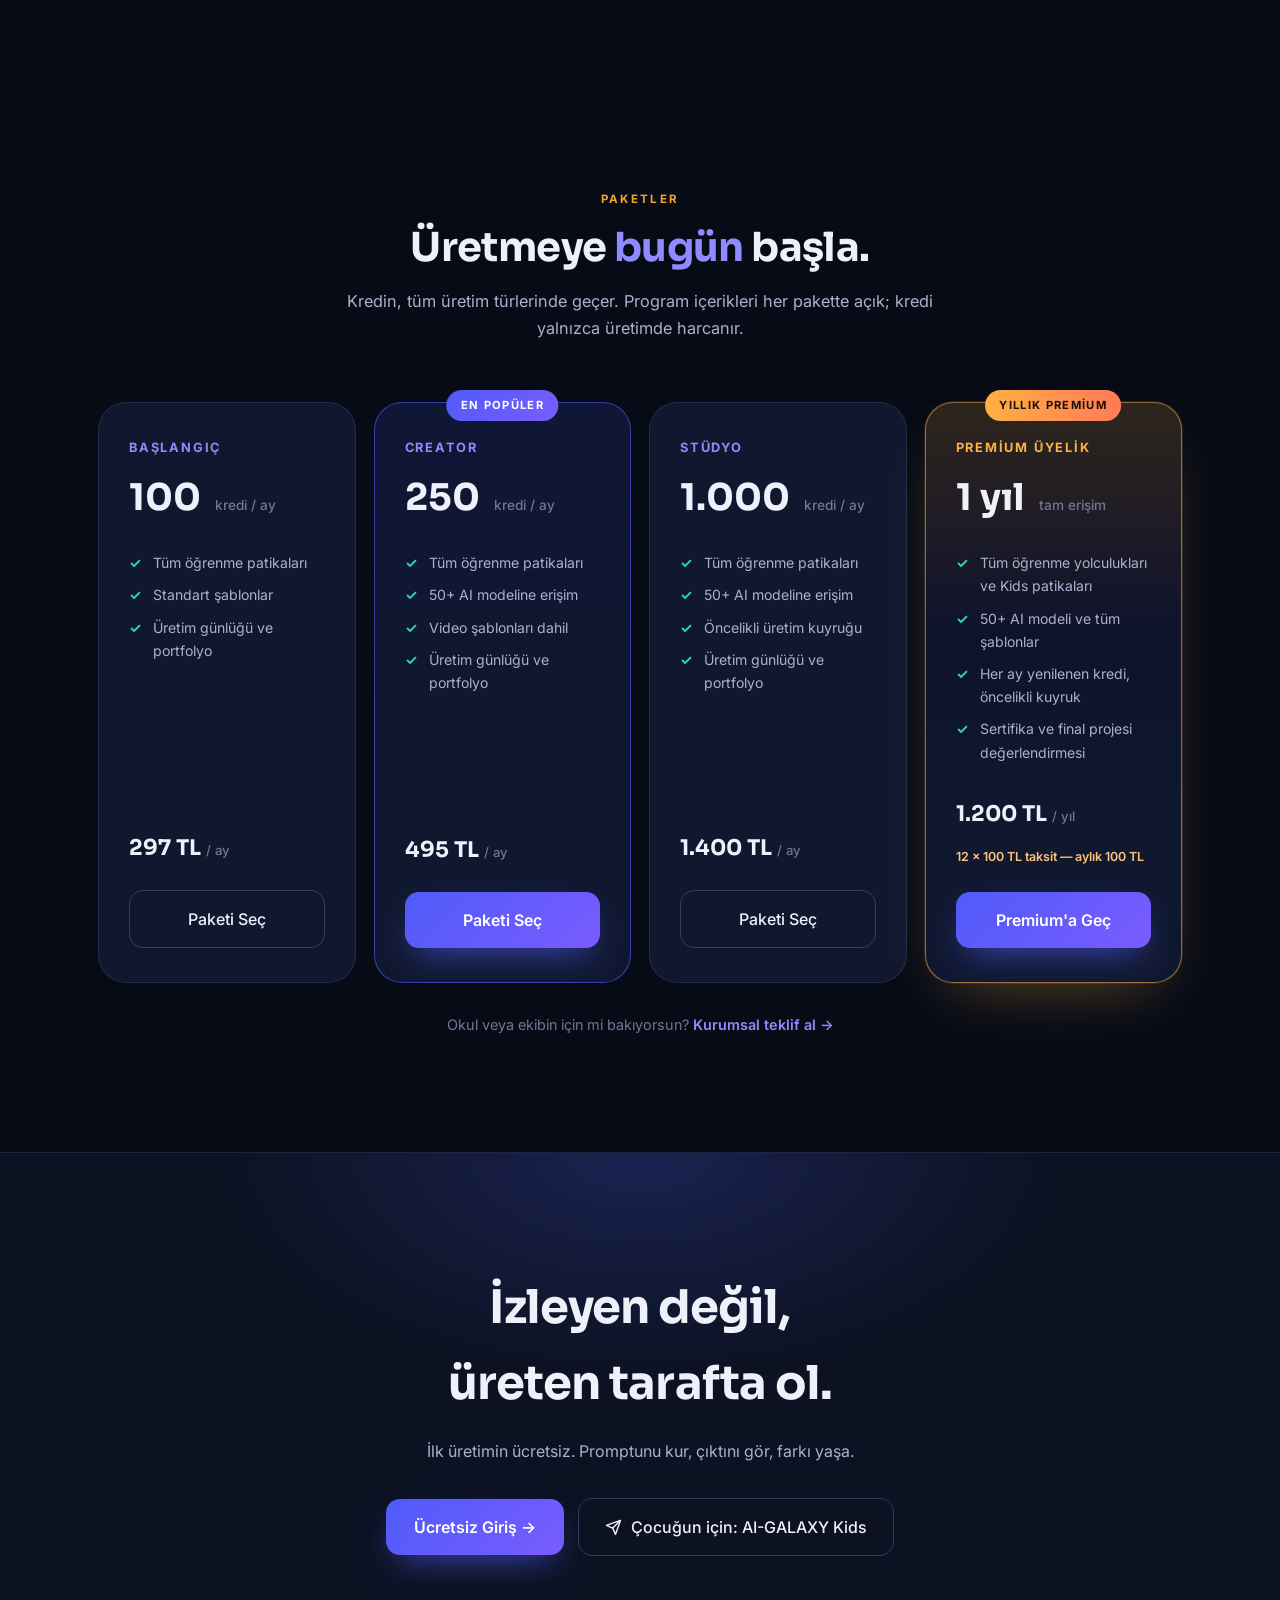
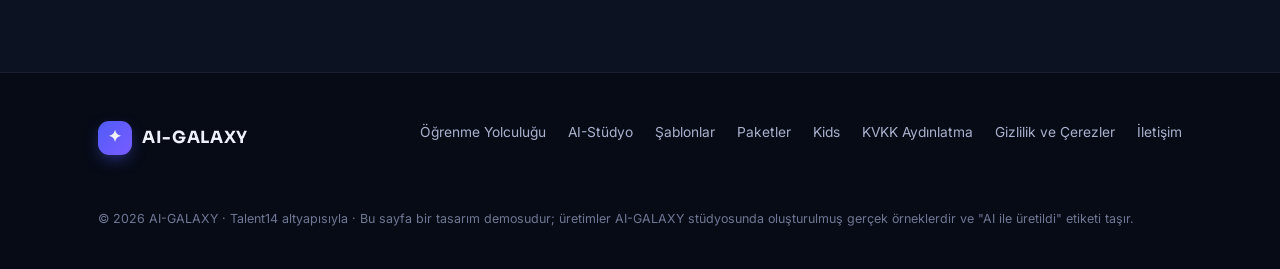
==== commit 3aa7ce87: "AI-Stüdyo: yalnızca gerçek editör görseli + kısa açıklama; hero kutusunda editör görseli denemesi Co" ====
--- a/index.html
+++ b/index.html
@@ -94,9 +94,12 @@
           <button class="send" aria-hidden="true" tabindex="-1">➤</button>
         </div>
         <div class="studio-chips" id="chips"></div>
-        <div class="studio-out">
-          <div class="gen-state" id="genState">✦ Üretiliyor<span class="gen-dots"><i>.</i><i>.</i><i>.</i></span></div>
-          <video id="outVid" muted playsinline preload="auto"></video>
+        <div class="studio-out has-shot">
+          <img class="studio-shot" src="media/editor_hero.jpg" alt="AI-GALAXY editörü" loading="lazy">
+          <div class="out-card">
+            <div class="gen-state" id="genState">✦ Üretiliyor<span class="gen-dots"><i>.</i><i>.</i><i>.</i></span></div>
+            <video id="outVid" muted playsinline preload="auto"></video>
+          </div>
           <div class="out-tag" id="outTag">✓ AI ile üretildi · üretim günlüğüne eklendi</div>
         </div>
       </div>
@@ -144,26 +147,15 @@
       <h2 style="font-family:var(--font-display);font-size:clamp(1.6rem,3vw,2.2rem);line-height:1.2;margin:14px 0 14px;">
         Uygulamalı<br><em style="font-style:normal;color:var(--violet)">AI okuryazarlığı.</em>
       </h2>
-      <p style="color:var(--ink-soft)">Gerçek AI-GALAXY editöründe öğrenirsin — izleyerek değil, üreterek.</p>
-
-      <!-- Hafta hafta ders videoları: hızlı geçiş montajı -->
-      <figure class="lesson-reel">
-        <video src="media/dersler_montaj.mp4" poster="media/poster_dersler_montaj.jpg" muted loop playsinline data-autoplay></video>
-        <figcaption>
-          <b>8 haftalık ders videosu</b>
-          <span>Komut mu soru mu · net görev · bağlam · uzunluk · üslup · hedef kitle · çıktı biçimi · kurallar</span>
-        </figcaption>
-      </figure>
+      <p style="color:var(--ink-soft)">AI okuryazarlığı slaytta değil, üretim ekranında yerleşir. AI-Stüdyo tek bir arayüzde metin, görsel, ses ve video modellerini yan yana koyar: derste öğrendiğin prompt anatomisini aynı ekranda denersin, çıktıyı görür, promptu düzeltir, farkı anında okursun.</p>
+      <p style="color:var(--ink-dim);font-size:0.9rem;margin-top:12px">Her üretim günlüğe düşer — hangi promptun neden çalıştığı senin kendi işlerinde kayıtlı kalır.</p>
     </div>
     <div class="browser reveal d1 editor-browser">
       <div class="browser-bar">
         <span class="dot r"></span><span class="dot y"></span><span class="dot g"></span>
         <span class="browser-url">ai-galaxy.app/studio</span>
       </div>
-      <video src="media/editor_ders.mp4" poster="media/poster_editor_ders.jpg" muted loop playsinline data-autoplay></video>
-      <div class="eb-cap">
-        <span class="eb-dot"></span> Gerçek AI-GALAXY editörü: keşfet akışı → görsel üretimi → prompt yazımı
-      </div>
+      <img src="media/editor_hero.jpg" alt="AI-GALAXY editörü: prompt alanı ve üretim akışı">
     </div>
   </div>
 </section>
--- a/css/main.css
+++ b/css/main.css
@@ -260,6 +260,23 @@
   object-position: 50% 22%; /* yüzler kadrajda kalsın */
   opacity: 0; transition: opacity 0.6s ease;
 }
+/* gerçek editör ekranı arkada, üretilen çıktı üstte küçük kart olarak */
+.studio-shot {
+  position: absolute; inset: 0; width: 100%; height: 100%;
+  object-fit: cover; object-position: 50% 0;
+}
+.studio-out.has-shot::after {
+  content: ""; position: absolute; inset: 0; z-index: 1;
+  background: linear-gradient(105deg, rgba(7,11,22,0.10), rgba(7,11,22,0.45) 58%, rgba(7,11,22,0.78));
+}
+.out-card {
+  position: absolute; z-index: 2; right: 12px; bottom: 12px;
+  width: 52%; aspect-ratio: 16 / 10;
+  border-radius: 11px; overflow: hidden;
+  border: 1px solid rgba(255, 255, 255, 0.14);
+  background: rgba(7, 11, 22, 0.9);
+  box-shadow: 0 24px 50px -18px rgba(3, 6, 18, 0.95);
+}
 .studio-out video.show { opacity: 1; }
 .gen-state {
   position: absolute; inset: 0; display: flex; align-items: center; justify-content: center;
@@ -273,7 +290,7 @@
 .gen-dots i:nth-child(3) { animation-delay: 0.4s; }
 @keyframes gen-bounce { 0%, 60%, 100% { transform: none; } 30% { transform: translateY(-4px); } }
 .out-tag {
-  position: absolute; left: 12px; bottom: 12px;
+  position: absolute; z-index: 3; left: 12px; bottom: 12px;
   font-size: 0.74rem; font-weight: 600; color: var(--teal);
   background: rgba(7, 11, 22, 0.85); backdrop-filter: blur(6px);
   padding: 7px 13px; border-radius: 999px; border: 1px solid var(--line);
@@ -626,25 +643,4 @@
   .style-grid, .tpl-grid, .prog-tabs, .weeks { grid-template-columns: 1fr; }
   .prog-final .meta { margin-left: 0; }
 }
-
-/* ---------- Editör kaydı altyazısı ---------- */
-.eb-cap {
-  display: flex; align-items: center; gap: 8px;
-  padding: 10px 14px; border-top: 1px solid var(--line);
-  background: var(--bg-card-2); font-size: 0.76rem; color: var(--ink-dim);
-}
-.eb-dot { width: 7px; height: 7px; border-radius: 50%; background: #ff5f57; box-shadow: 0 0 0 0 rgba(255,95,87,0.6); animation: ebRec 1.6s ease-out infinite; flex: none; }
-@keyframes ebRec { 70% { box-shadow: 0 0 0 7px rgba(255,95,87,0); } 100% { box-shadow: 0 0 0 0 rgba(255,95,87,0); } }
-@media (prefers-reduced-motion: reduce) { .eb-dot { animation: none; } }
-
-/* ---------- Ders videosu montajı (AI-Stüdyo bölümü) ---------- */
-.lesson-reel {
-  margin-top: 24px; border-radius: var(--radius); overflow: hidden;
-  border: 1px solid var(--line); background: var(--bg-card);
-  max-width: 420px;
-}
-.lesson-reel video { display: block; width: 100%; aspect-ratio: 16 / 9; object-fit: cover; background: #05070f; }
-.lesson-reel figcaption { display: block; padding: 12px 14px; border-top: 1px solid var(--line); }
-.lesson-reel b { display: block; font-size: 0.84rem; font-weight: 700; margin-bottom: 4px; }
-.lesson-reel span { display: block; font-size: 0.74rem; color: var(--ink-dim); line-height: 1.5; }
-@media (max-width: 980px) { .lesson-reel { max-width: none; } }
+.editor-browser img { display: block; width: 100%; height: auto; }
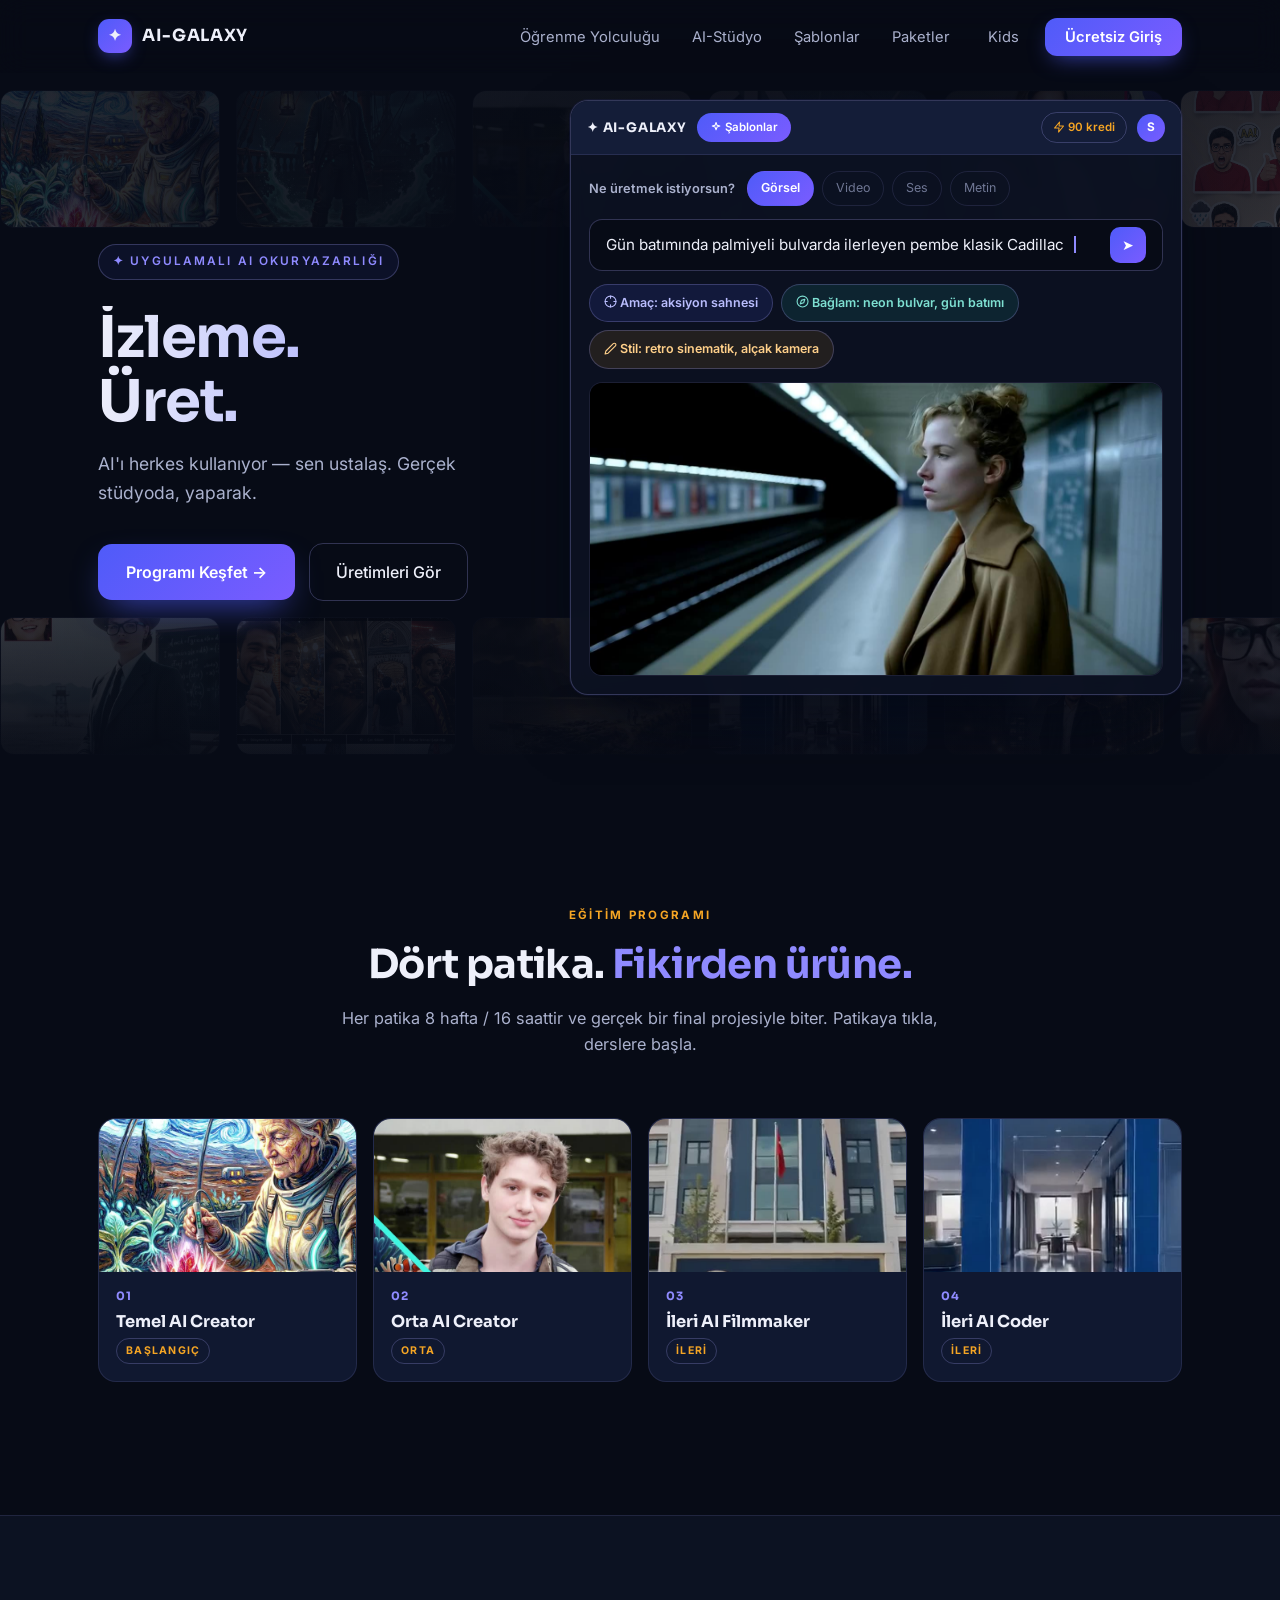
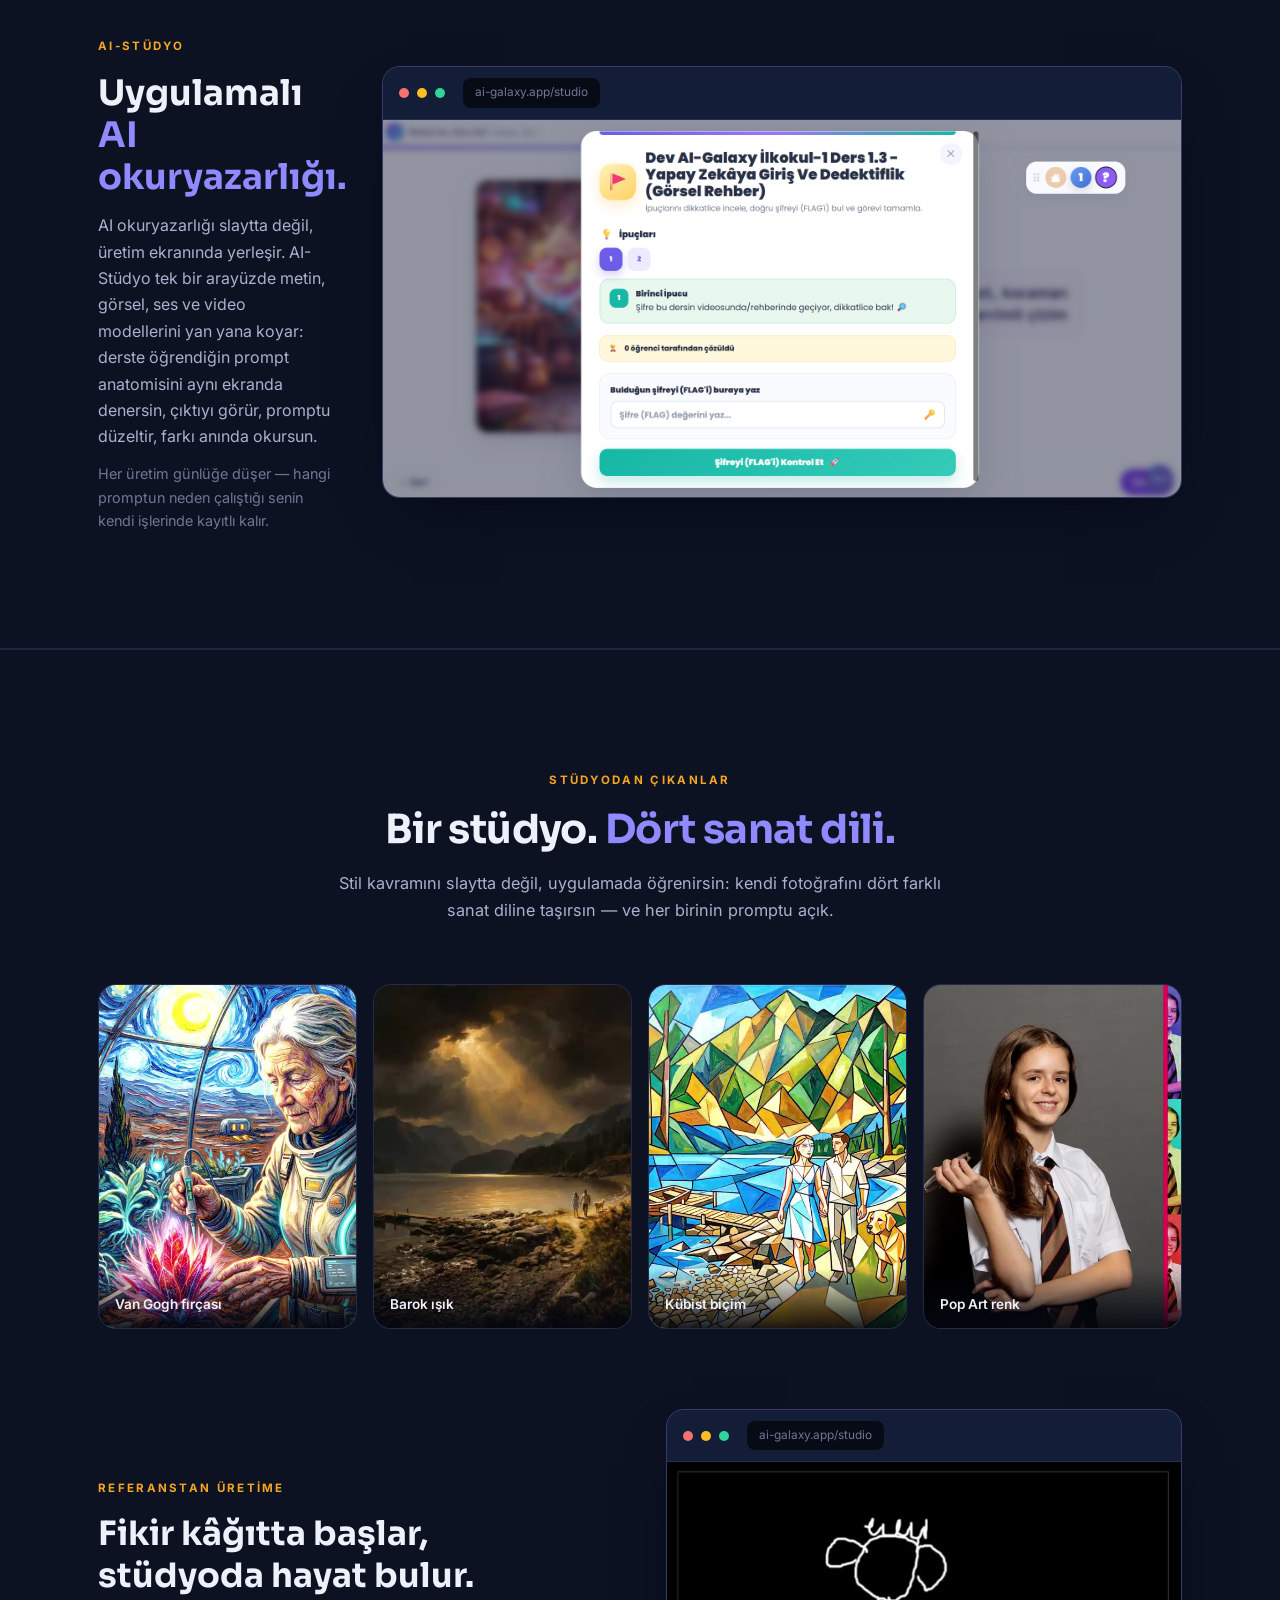
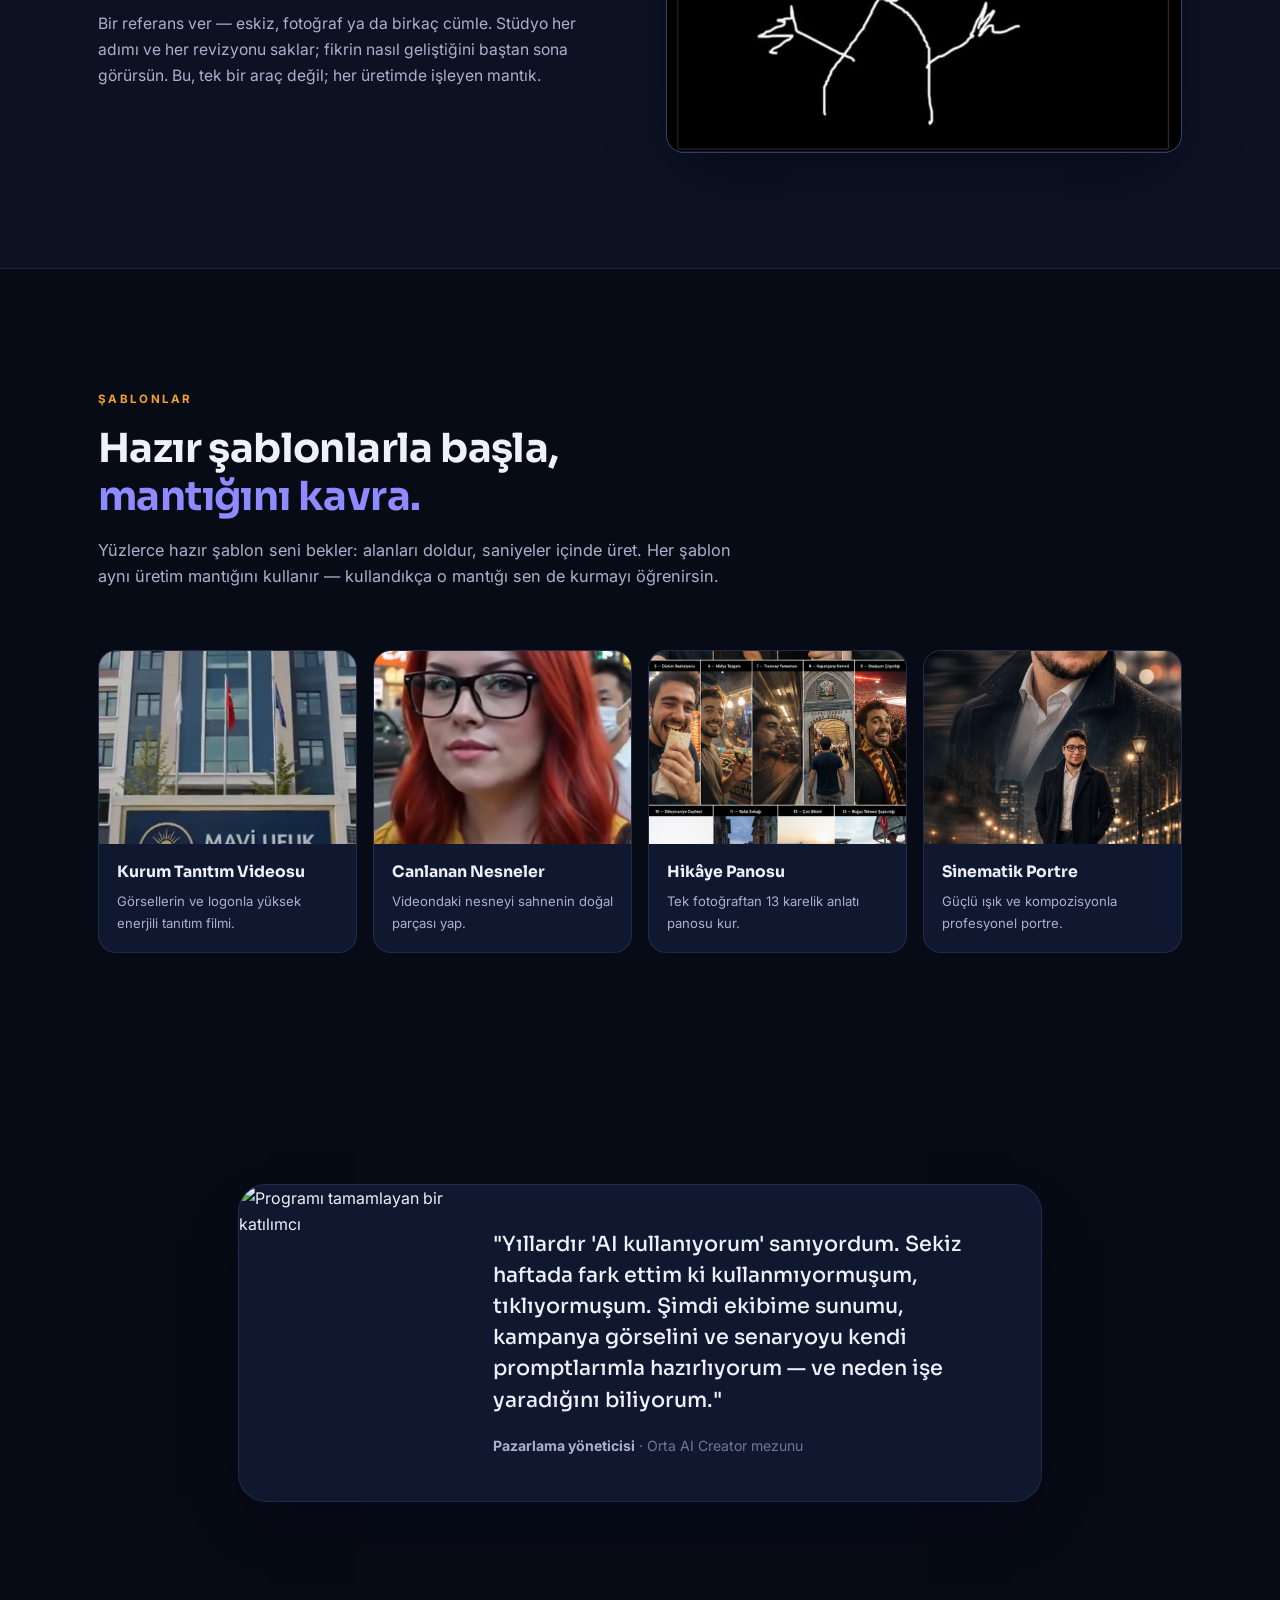
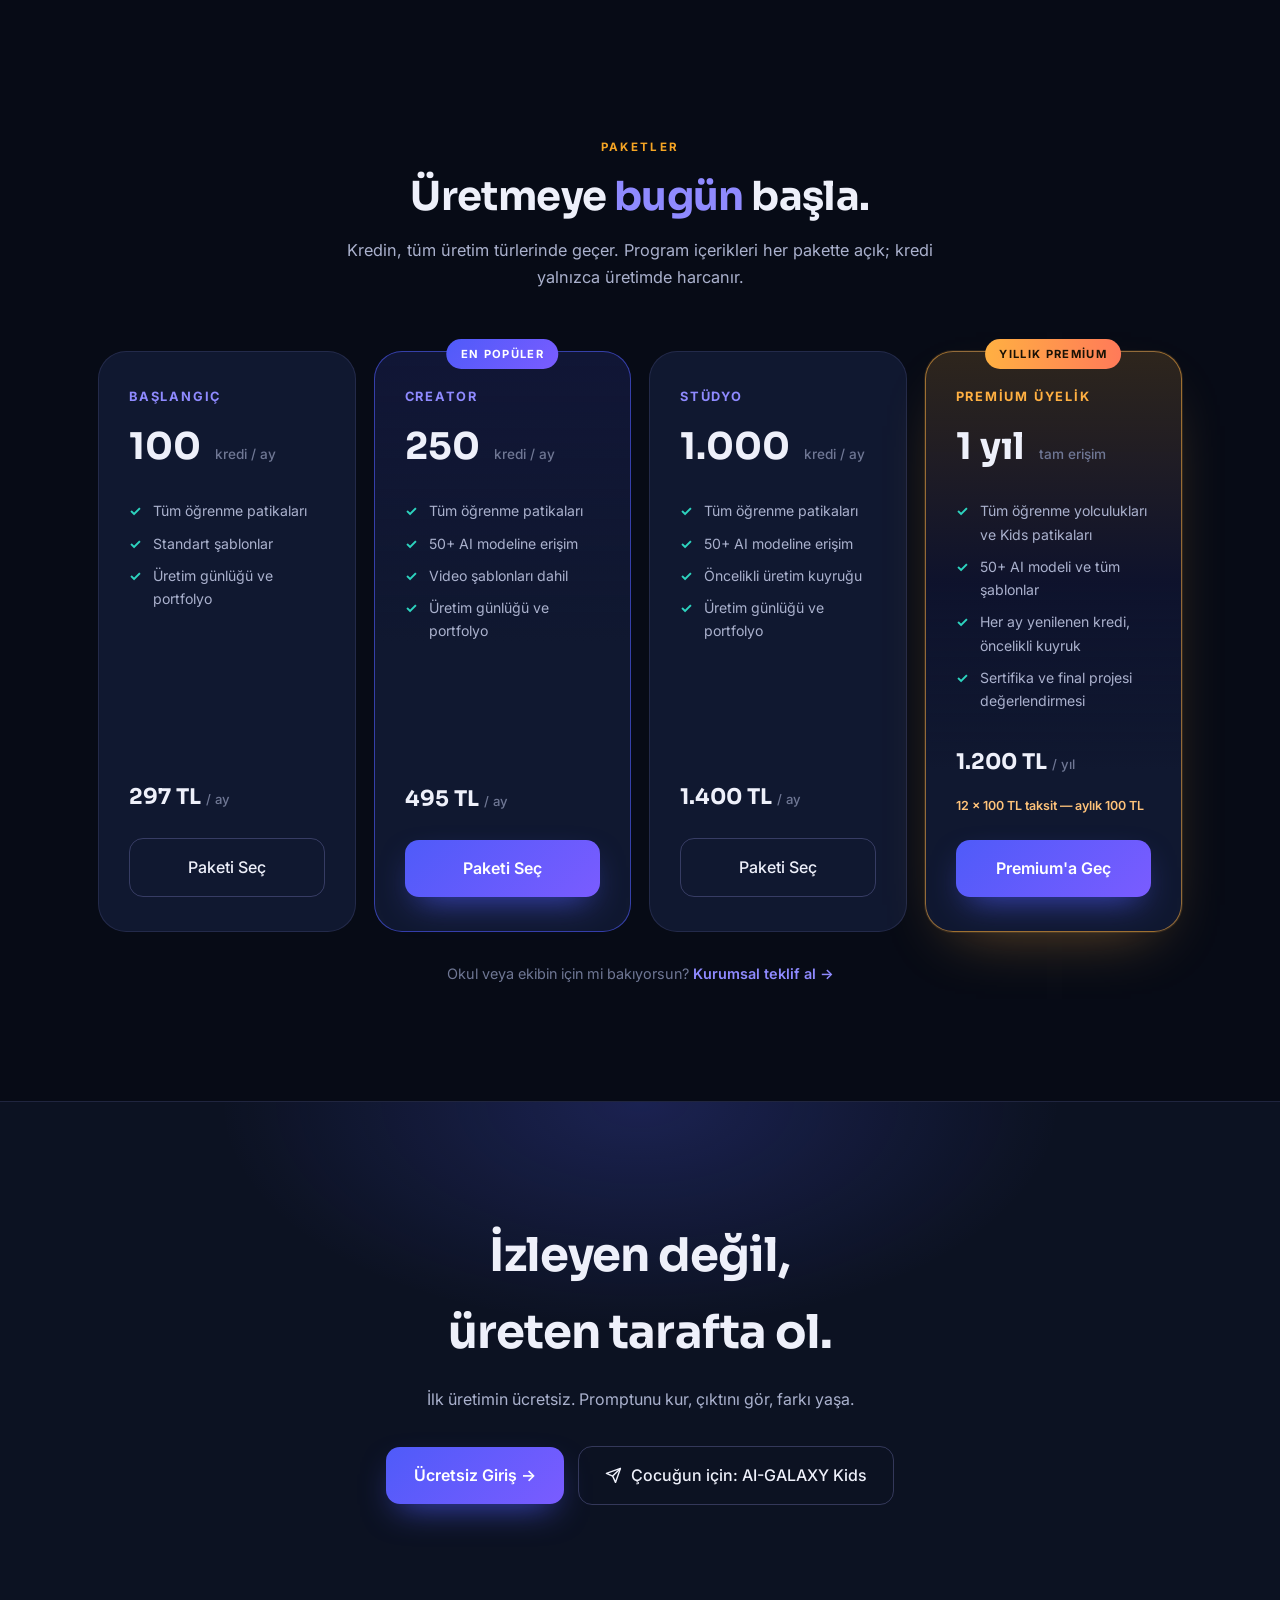
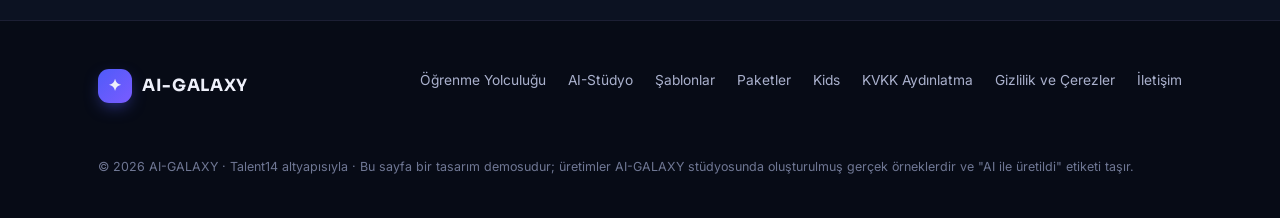
==== commit 69fec76e: "Hero videolu haline döndü; AI-Stüdyo görseli ai_galaxy_clean_image.png ile değiştirildi Co-Authored-" ====
--- a/index.html
+++ b/index.html
@@ -94,12 +94,9 @@
           <button class="send" aria-hidden="true" tabindex="-1">➤</button>
         </div>
         <div class="studio-chips" id="chips"></div>
-        <div class="studio-out has-shot">
-          <img class="studio-shot" src="media/editor_hero.jpg" alt="AI-GALAXY editörü" loading="lazy">
-          <div class="out-card">
-            <div class="gen-state" id="genState">✦ Üretiliyor<span class="gen-dots"><i>.</i><i>.</i><i>.</i></span></div>
-            <video id="outVid" muted playsinline preload="auto"></video>
-          </div>
+        <div class="studio-out">
+          <div class="gen-state" id="genState">✦ Üretiliyor<span class="gen-dots"><i>.</i><i>.</i><i>.</i></span></div>
+          <video id="outVid" muted playsinline preload="auto"></video>
           <div class="out-tag" id="outTag">✓ AI ile üretildi · üretim günlüğüne eklendi</div>
         </div>
       </div>
@@ -155,7 +152,7 @@
         <span class="dot r"></span><span class="dot y"></span><span class="dot g"></span>
         <span class="browser-url">ai-galaxy.app/studio</span>
       </div>
-      <img src="media/editor_hero.jpg" alt="AI-GALAXY editörü: prompt alanı ve üretim akışı">
+      <img src="media/ai_galaxy_clean_image.png" alt="AI-GALAXY ders görevi ekranı">
     </div>
   </div>
 </section>
--- a/css/main.css
+++ b/css/main.css
@@ -260,23 +260,6 @@
   object-position: 50% 22%; /* yüzler kadrajda kalsın */
   opacity: 0; transition: opacity 0.6s ease;
 }
-/* gerçek editör ekranı arkada, üretilen çıktı üstte küçük kart olarak */
-.studio-shot {
-  position: absolute; inset: 0; width: 100%; height: 100%;
-  object-fit: cover; object-position: 50% 0;
-}
-.studio-out.has-shot::after {
-  content: ""; position: absolute; inset: 0; z-index: 1;
-  background: linear-gradient(105deg, rgba(7,11,22,0.10), rgba(7,11,22,0.45) 58%, rgba(7,11,22,0.78));
-}
-.out-card {
-  position: absolute; z-index: 2; right: 12px; bottom: 12px;
-  width: 52%; aspect-ratio: 16 / 10;
-  border-radius: 11px; overflow: hidden;
-  border: 1px solid rgba(255, 255, 255, 0.14);
-  background: rgba(7, 11, 22, 0.9);
-  box-shadow: 0 24px 50px -18px rgba(3, 6, 18, 0.95);
-}
 .studio-out video.show { opacity: 1; }
 .gen-state {
   position: absolute; inset: 0; display: flex; align-items: center; justify-content: center;
@@ -290,7 +273,7 @@
 .gen-dots i:nth-child(3) { animation-delay: 0.4s; }
 @keyframes gen-bounce { 0%, 60%, 100% { transform: none; } 30% { transform: translateY(-4px); } }
 .out-tag {
-  position: absolute; z-index: 3; left: 12px; bottom: 12px;
+  position: absolute; left: 12px; bottom: 12px;
   font-size: 0.74rem; font-weight: 600; color: var(--teal);
   background: rgba(7, 11, 22, 0.85); backdrop-filter: blur(6px);
   padding: 7px 13px; border-radius: 999px; border: 1px solid var(--line);
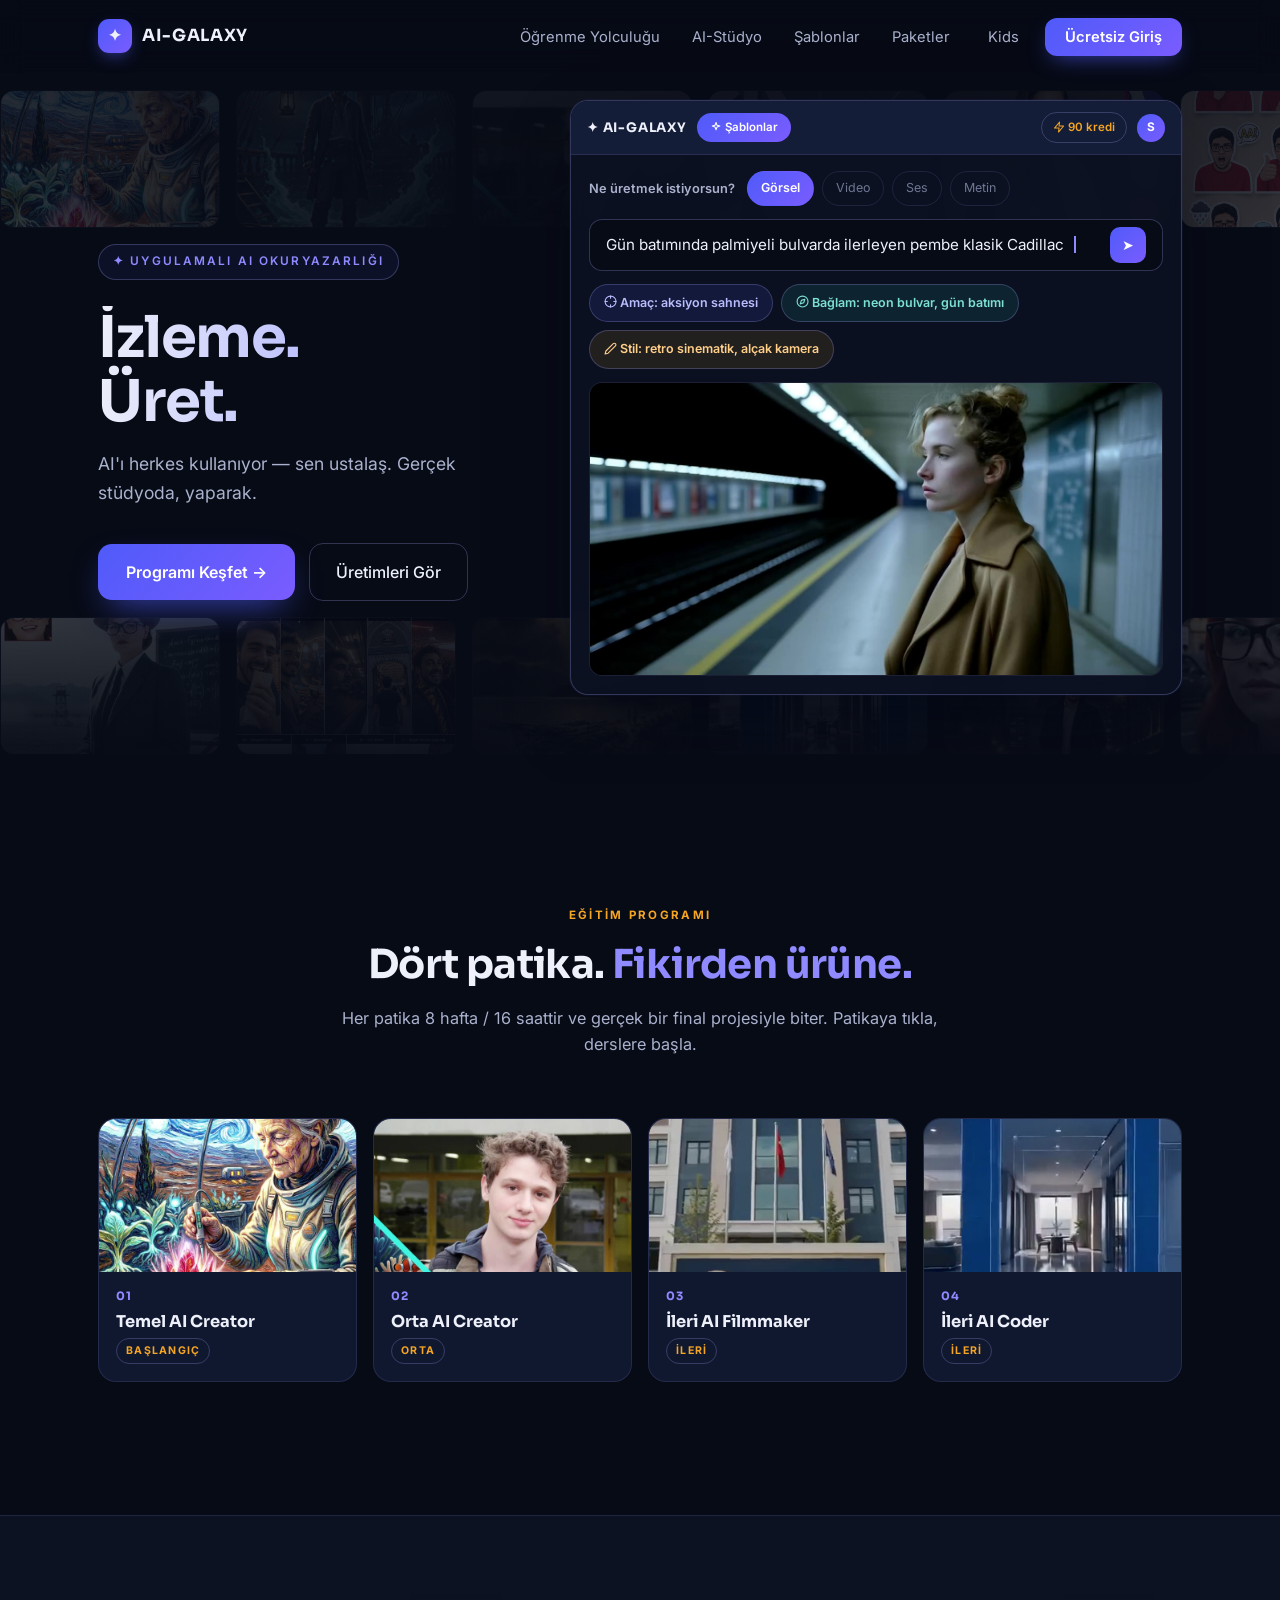
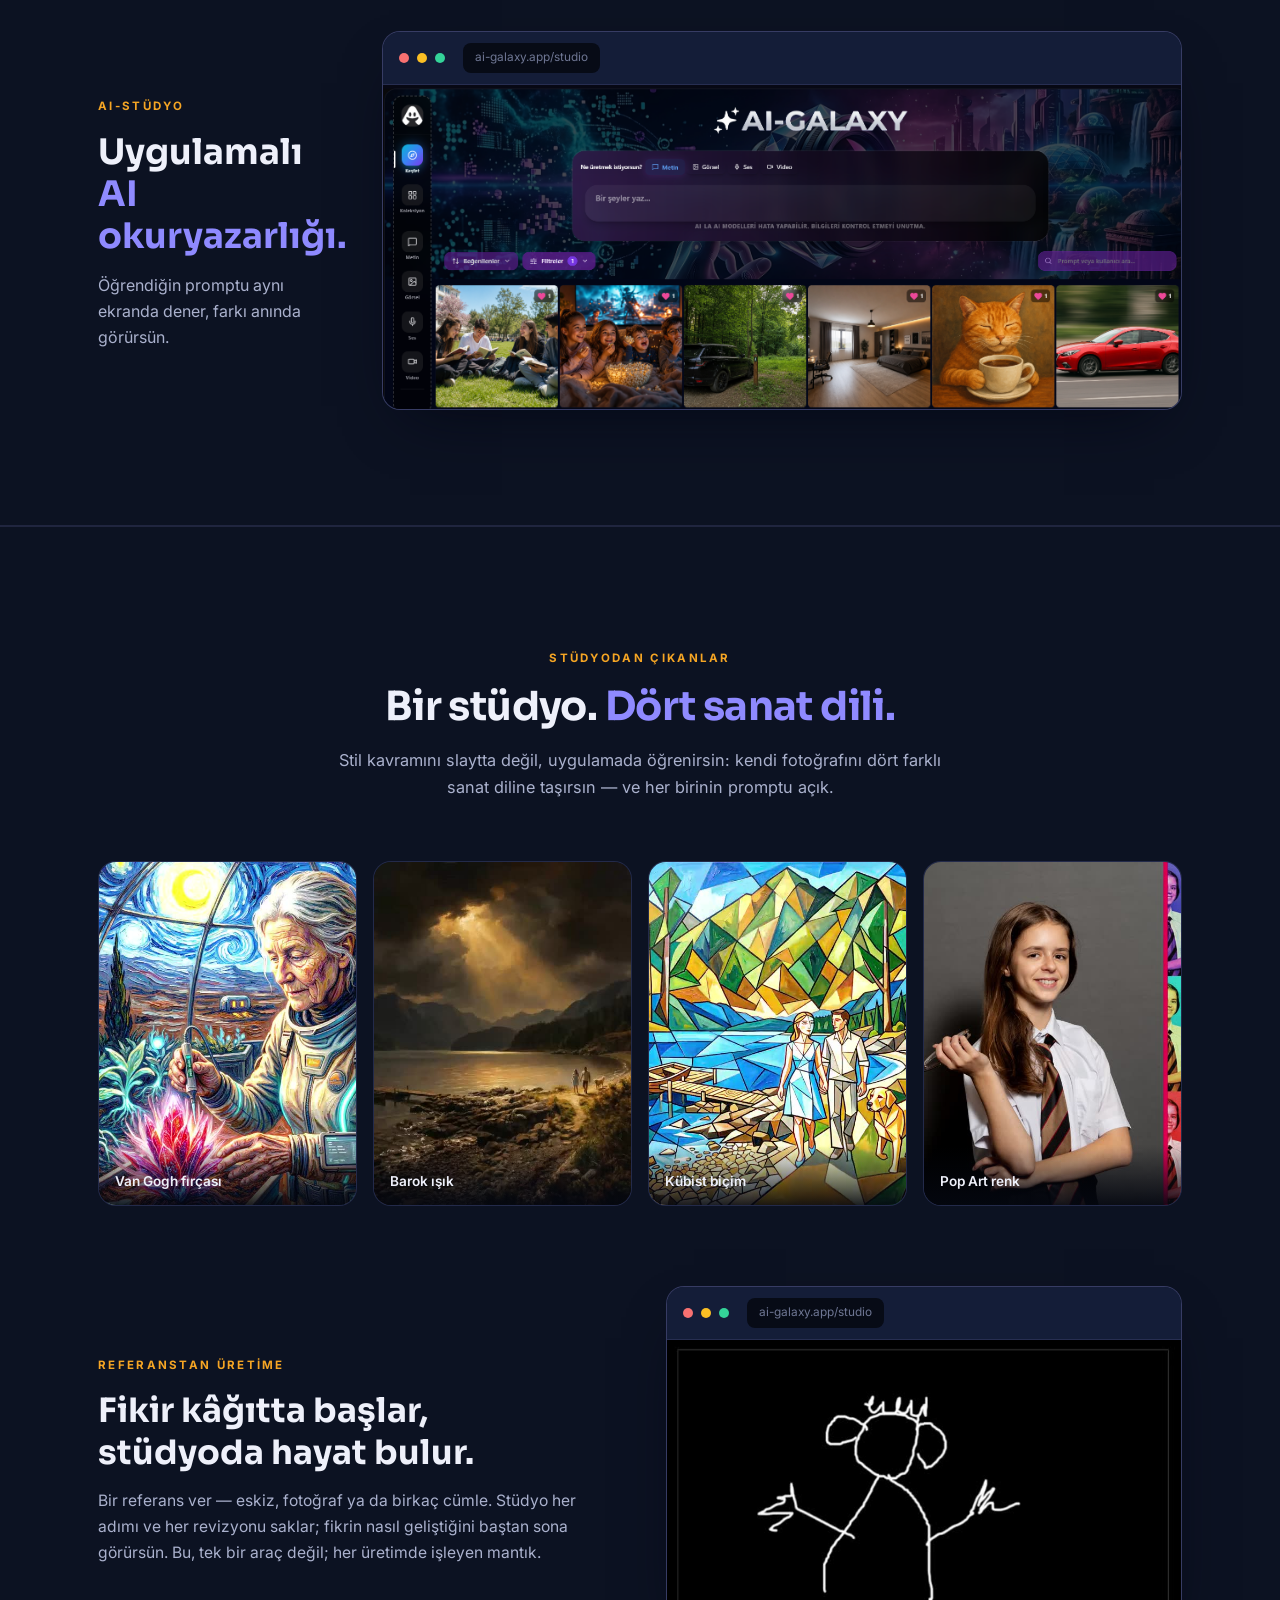
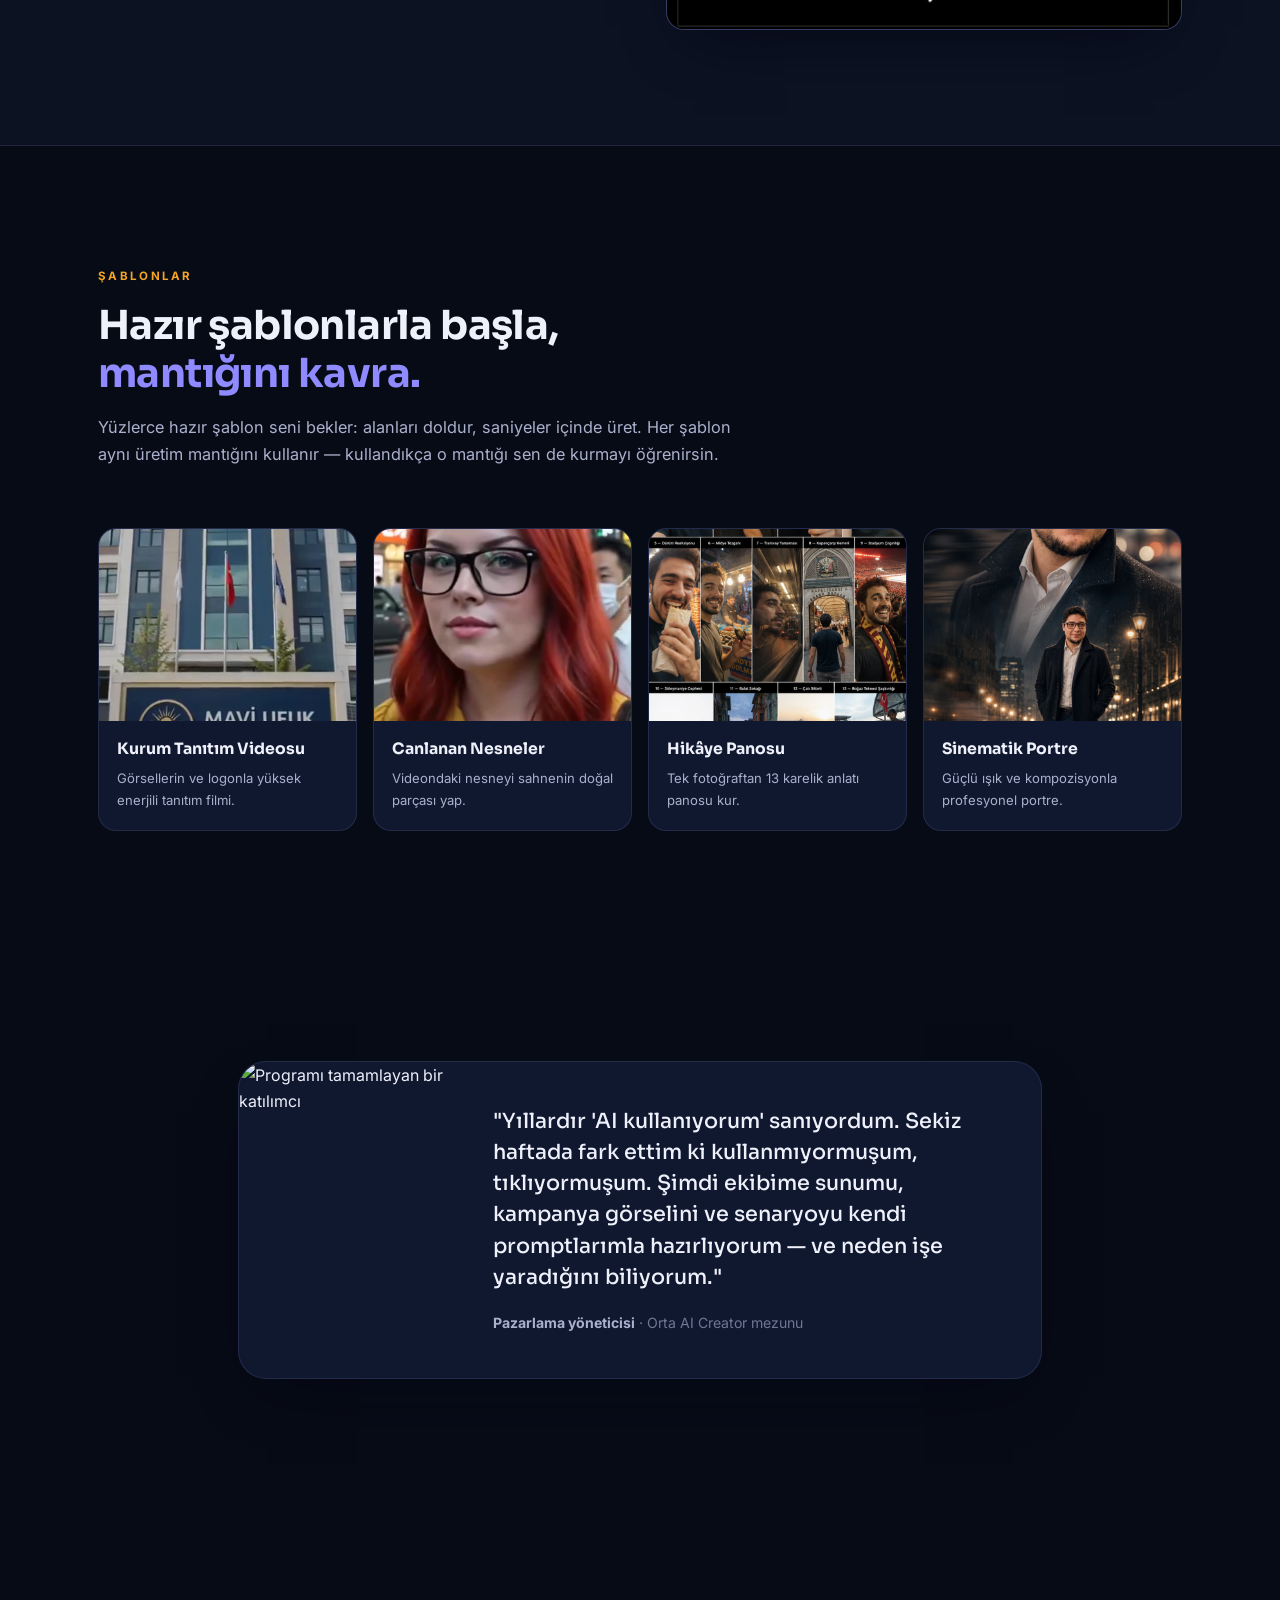
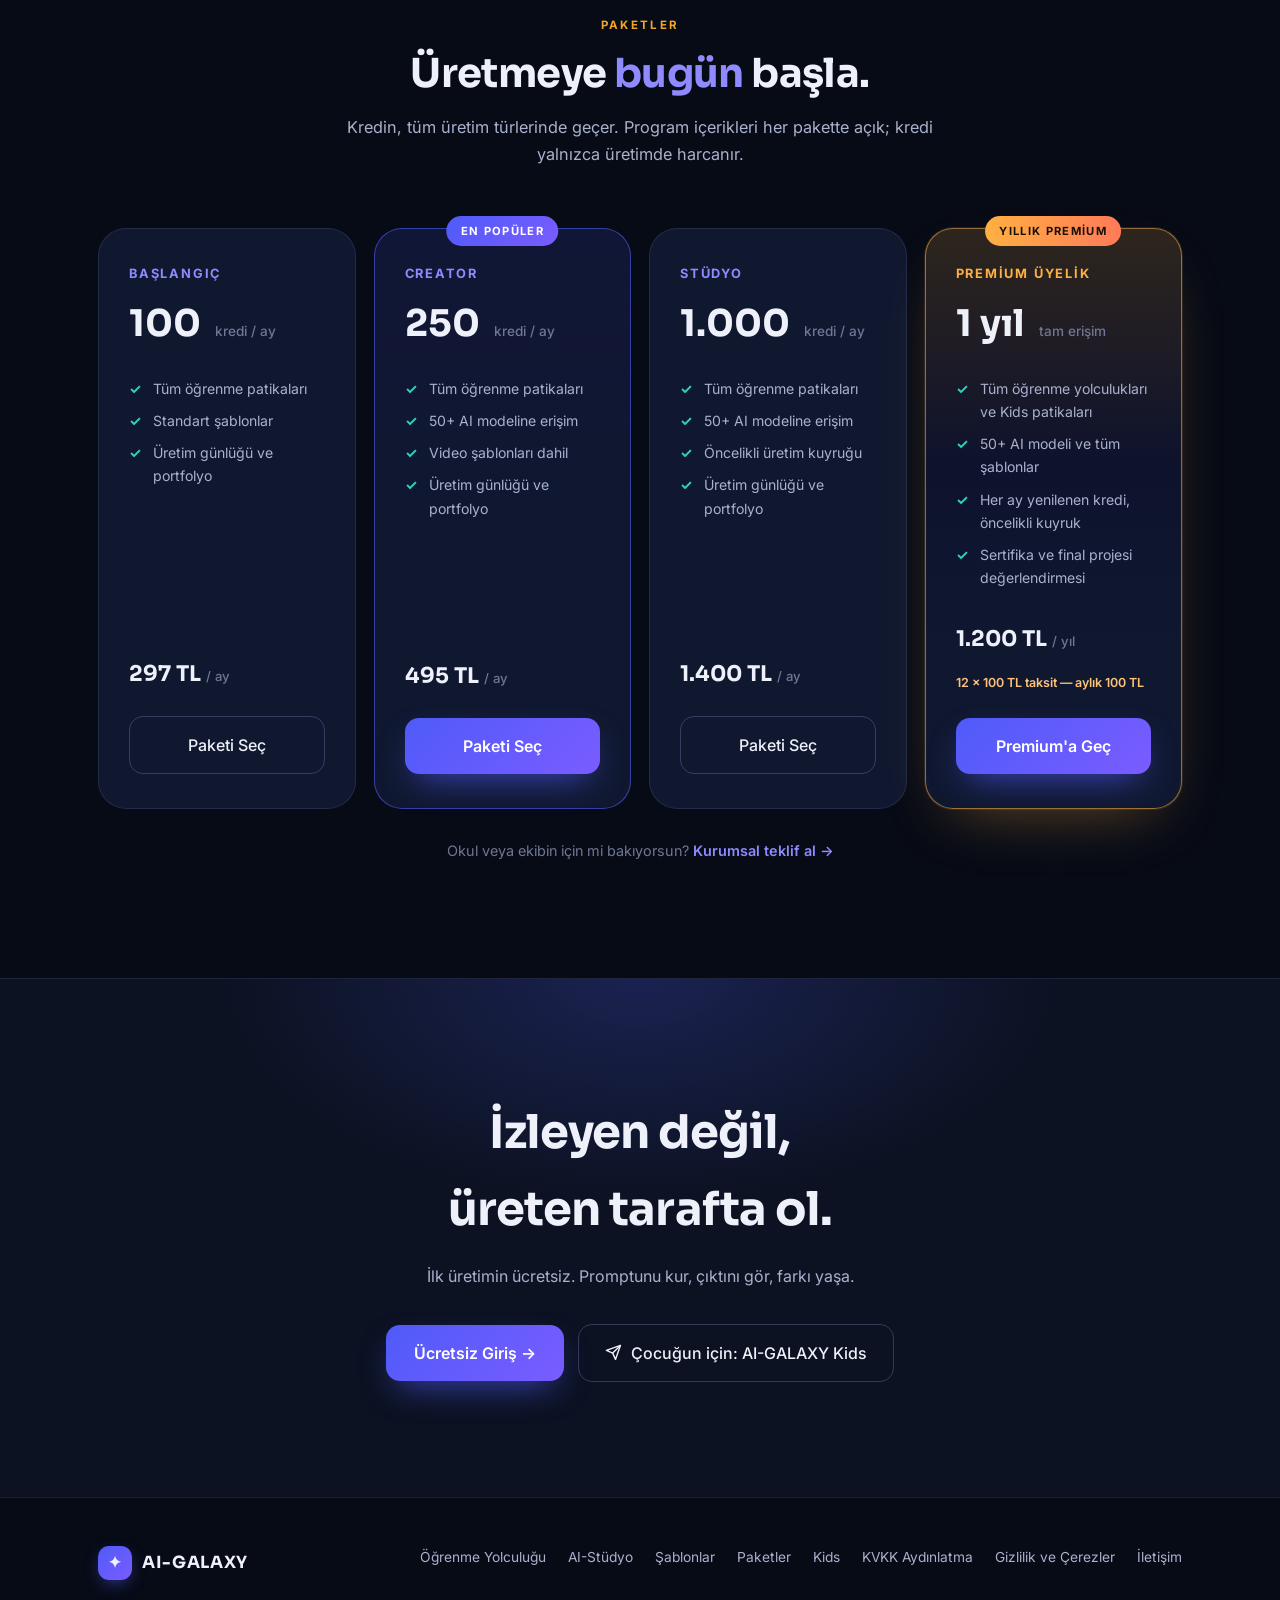
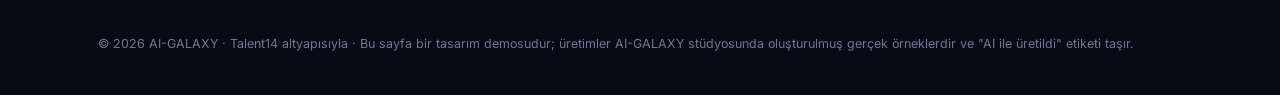
==== commit 832b76fd: "AI-Stüdyo: yeni editör ekran görüntüsü ve tek cümlelik açıklama Co-Authored-By: Claude Opus 5 <norep" ====
--- a/index.html
+++ b/index.html
@@ -144,8 +144,7 @@
       <h2 style="font-family:var(--font-display);font-size:clamp(1.6rem,3vw,2.2rem);line-height:1.2;margin:14px 0 14px;">
         Uygulamalı<br><em style="font-style:normal;color:var(--violet)">AI okuryazarlığı.</em>
       </h2>
-      <p style="color:var(--ink-soft)">AI okuryazarlığı slaytta değil, üretim ekranında yerleşir. AI-Stüdyo tek bir arayüzde metin, görsel, ses ve video modellerini yan yana koyar: derste öğrendiğin prompt anatomisini aynı ekranda denersin, çıktıyı görür, promptu düzeltir, farkı anında okursun.</p>
-      <p style="color:var(--ink-dim);font-size:0.9rem;margin-top:12px">Her üretim günlüğe düşer — hangi promptun neden çalıştığı senin kendi işlerinde kayıtlı kalır.</p>
+      <p style="color:var(--ink-soft)">Öğrendiğin promptu aynı ekranda dener, farkı anında görürsün.</p>
     </div>
     <div class="browser reveal d1 editor-browser">
       <div class="browser-bar">
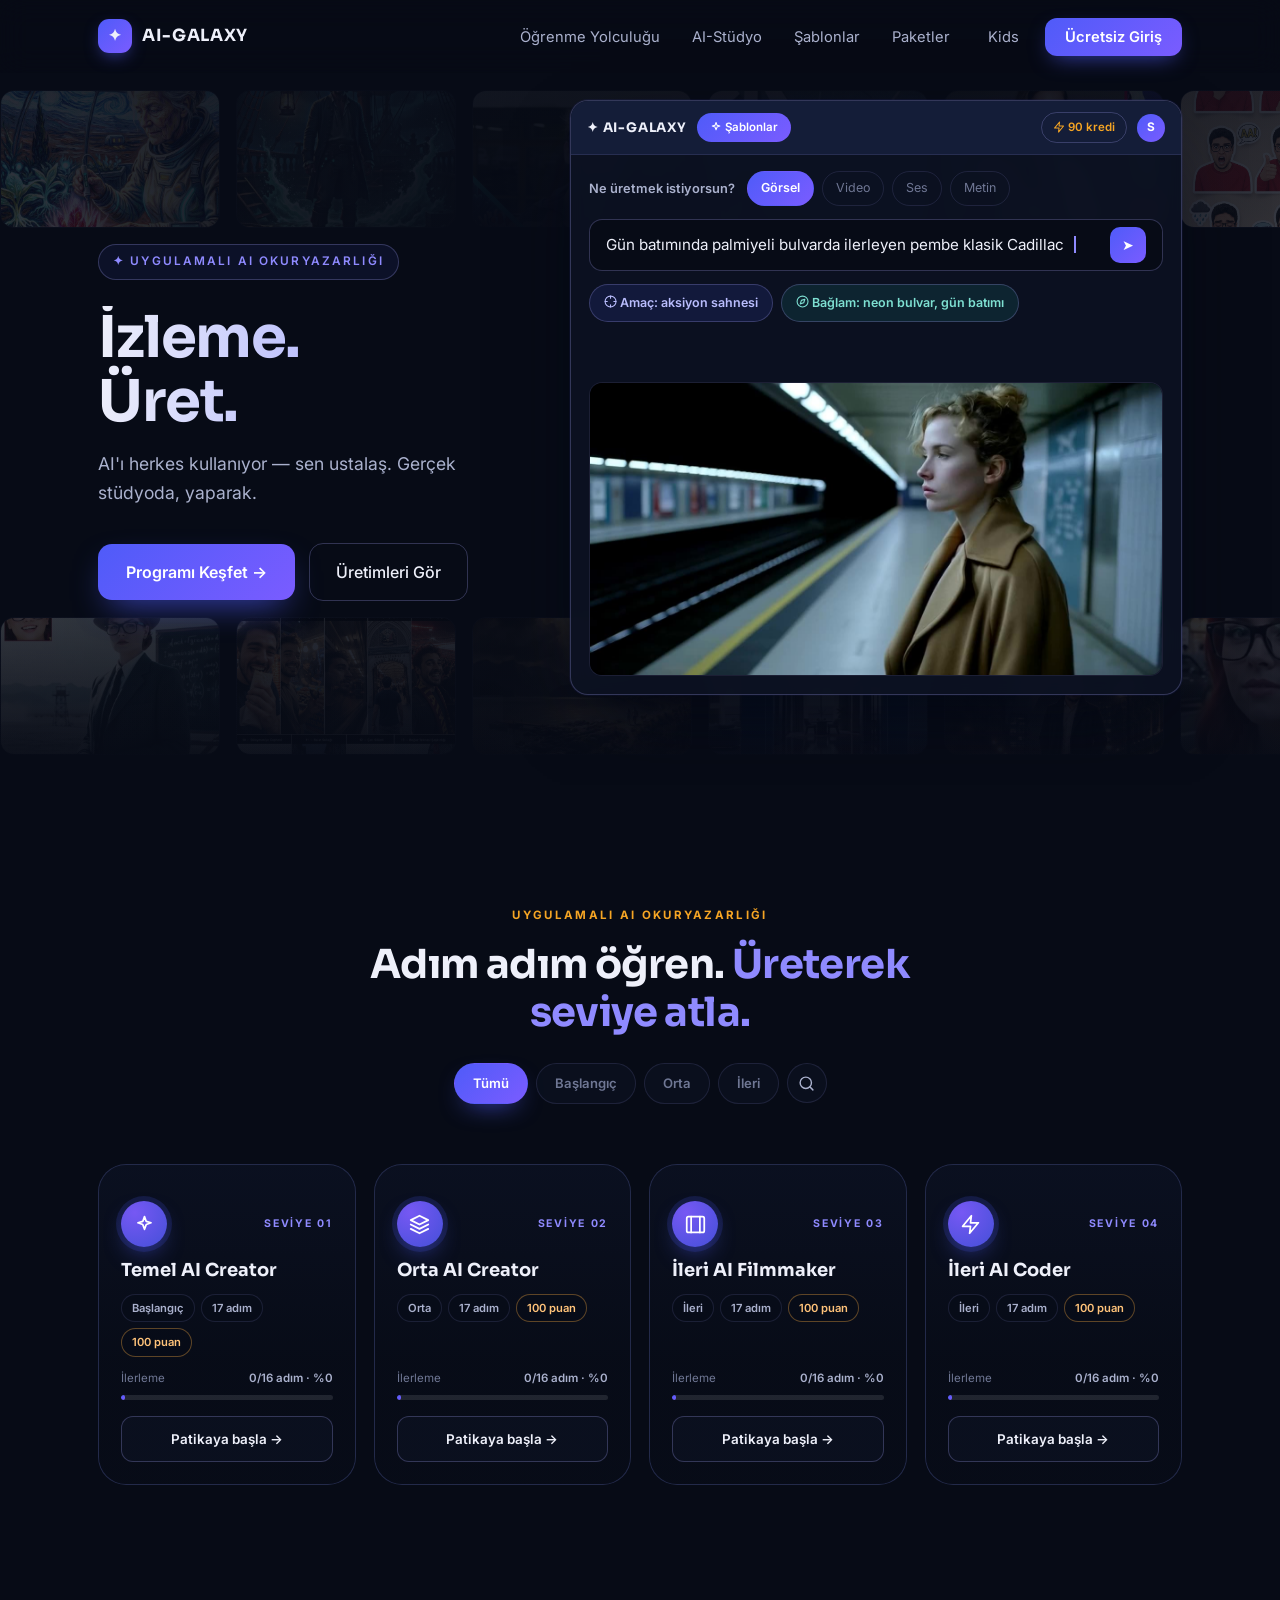
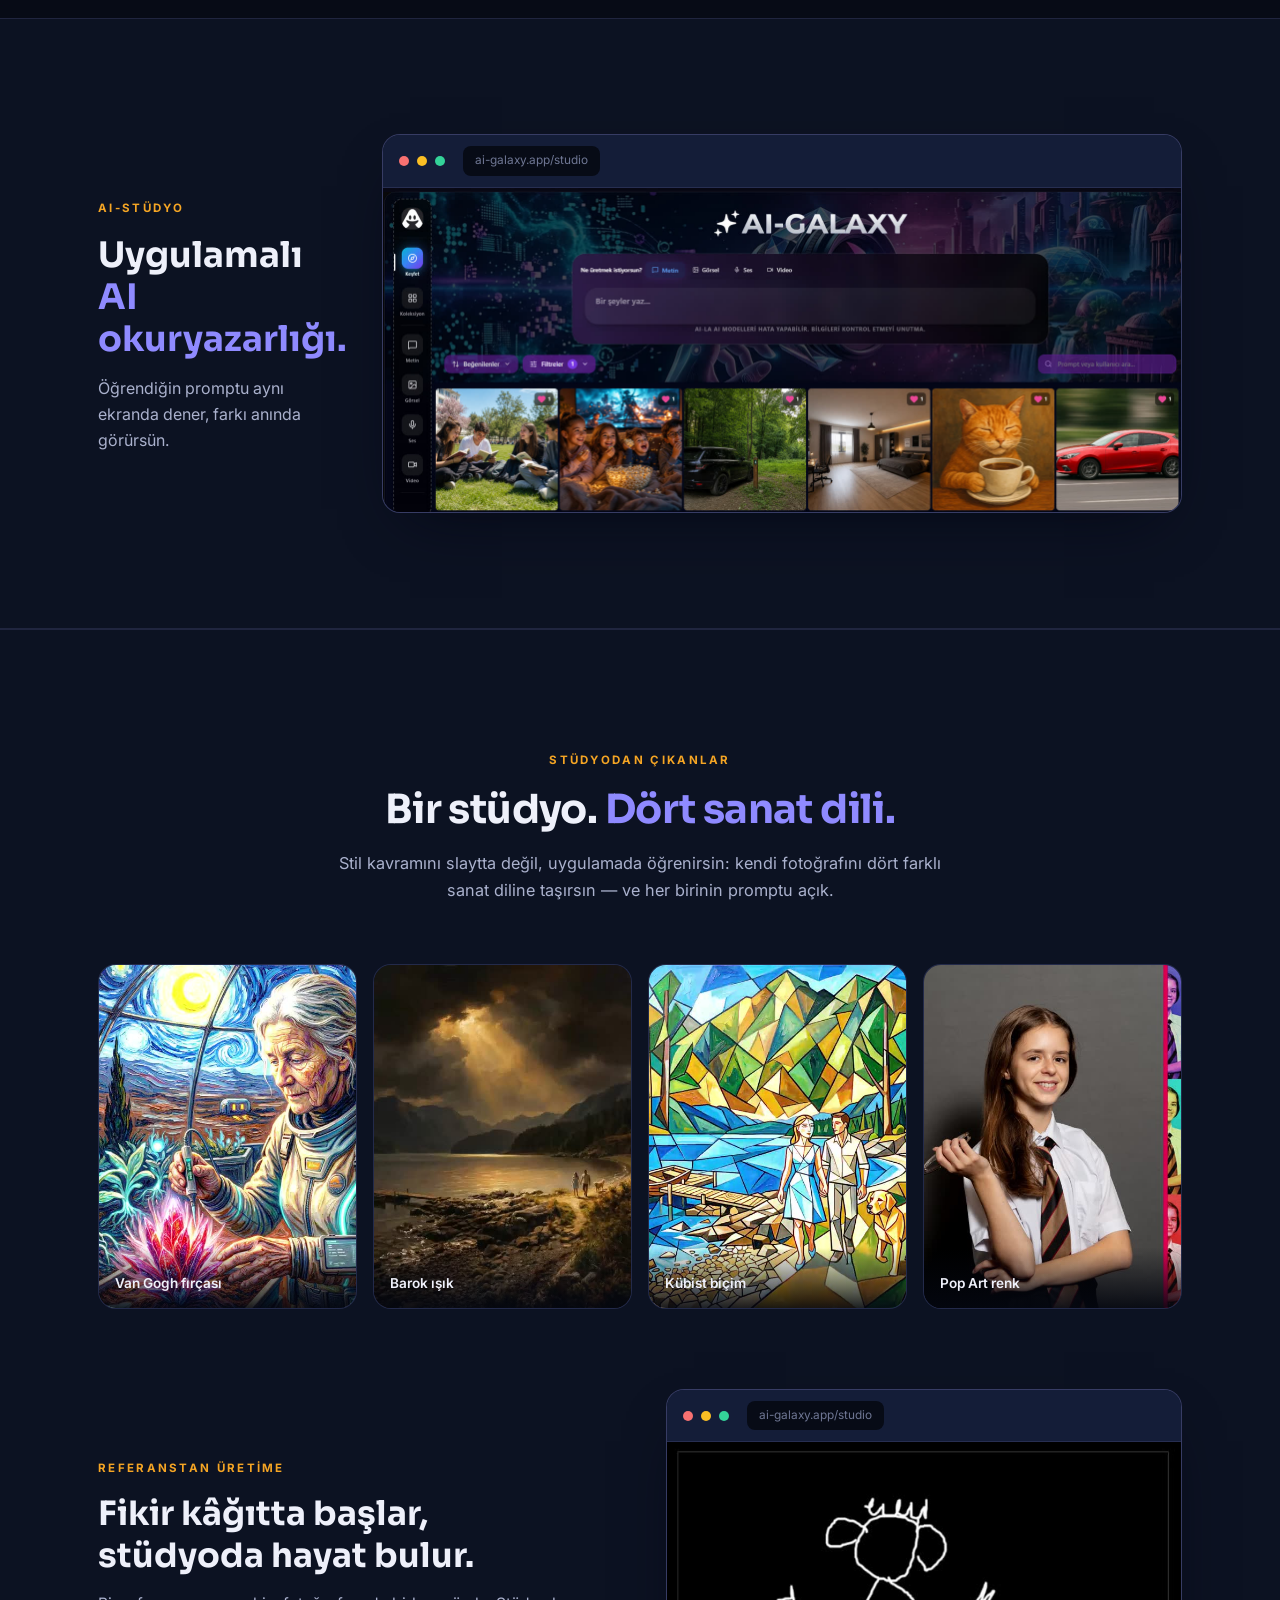
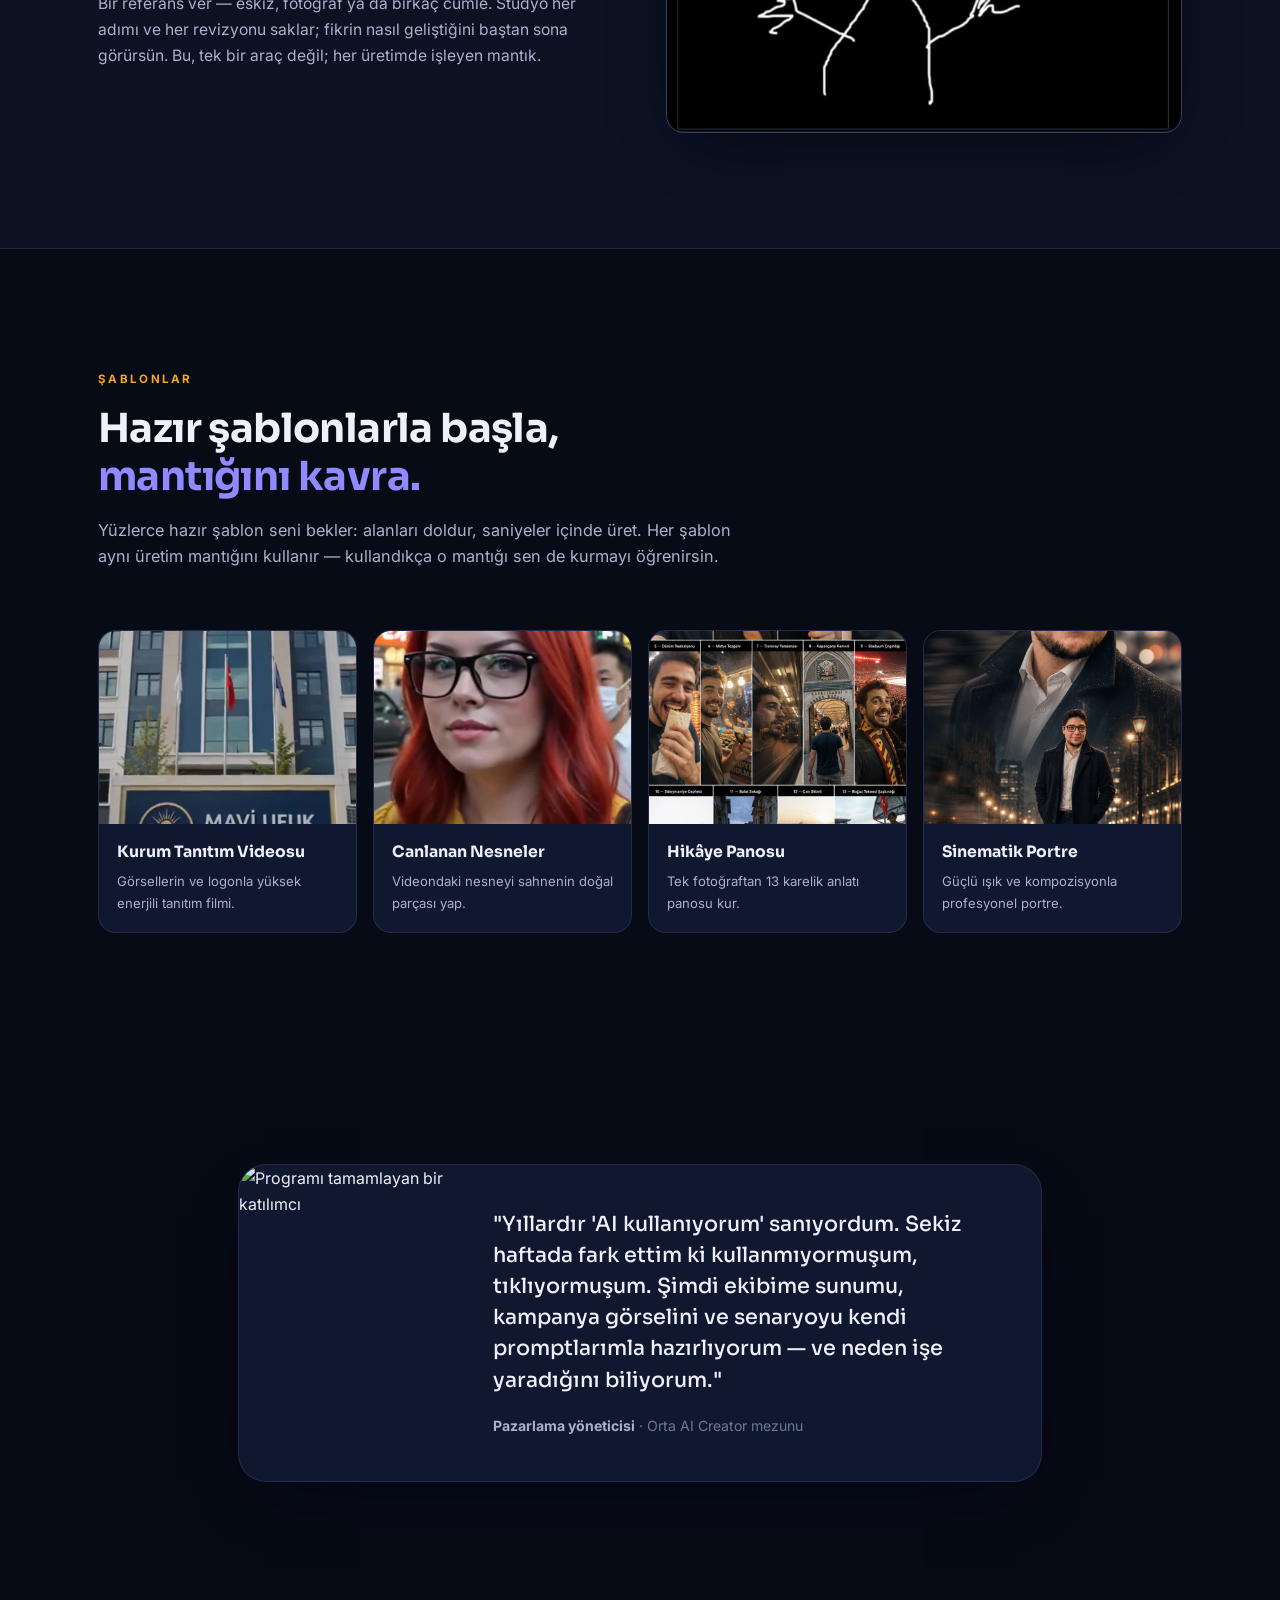
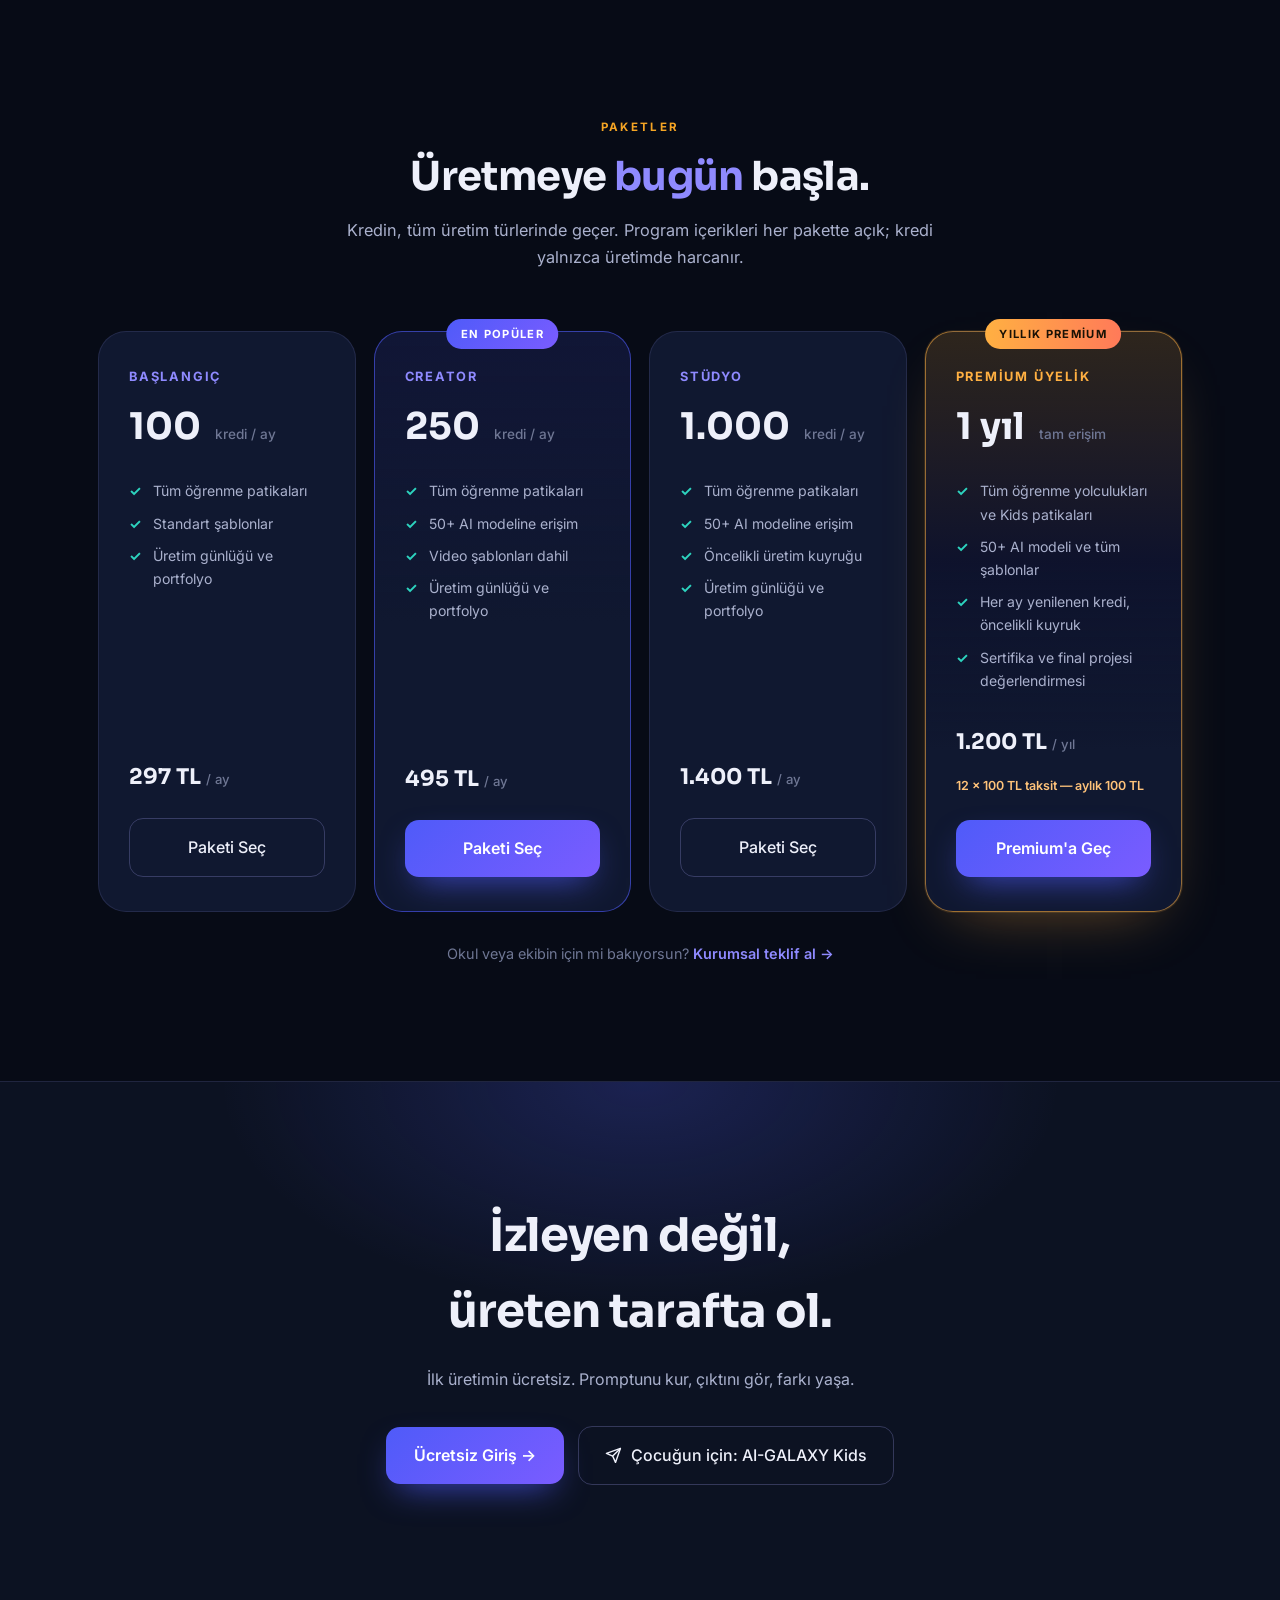
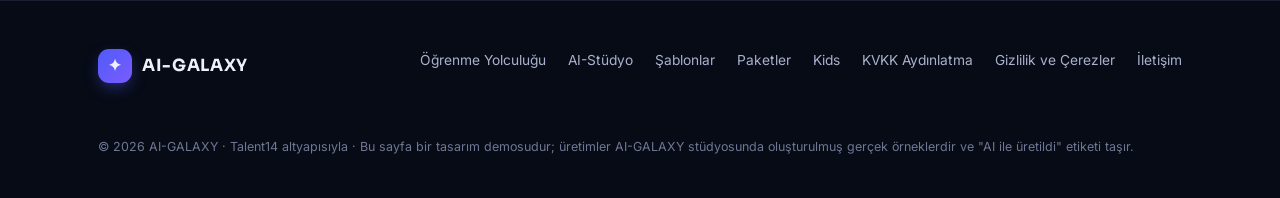
==== commit 4121f047: "Üye uygulama görünümü: demo giriş, patikalar, patika haritası, AI-GALAXY adım ekranı (Öğrenme Yolcul" ====
--- a/index.html
+++ b/index.html
@@ -22,6 +22,15 @@
   <symbol id="i-zap" viewBox="0 0 24 24"><polygon points="13 2 3 14 12 14 11 22 21 10 12 10 13 2"/></symbol>
   <symbol id="i-sparkle" viewBox="0 0 24 24"><path d="M12 3l2 5.5L19.5 10 14 12l-2 5.5L10 12 4.5 10 10 8.5 12 3z"/></symbol>
   <symbol id="i-award" viewBox="0 0 24 24"><circle cx="12" cy="8" r="7"/><polyline points="8.21 13.89 7 23 12 20 17 23 15.79 13.88"/></symbol>
+  <symbol id="i-search" viewBox="0 0 24 24"><circle cx="11" cy="11" r="8"/><line x1="21" y1="21" x2="16.65" y2="16.65"/></symbol>
+  <symbol id="i-lock" viewBox="0 0 24 24"><rect x="3" y="11" width="18" height="11" rx="2"/><path d="M7 11V7a5 5 0 0 1 10 0v4"/></symbol>
+  <symbol id="i-check" viewBox="0 0 24 24"><polyline points="20 6 9 17 4 12"/></symbol>
+  <symbol id="i-play" viewBox="0 0 24 24"><polygon points="5 3 19 12 5 21 5 3"/></symbol>
+  <symbol id="i-film" viewBox="0 0 24 24"><rect x="2" y="3" width="20" height="18" rx="2"/><line x1="7" y1="3" x2="7" y2="21"/><line x1="17" y1="3" x2="17" y2="21"/></symbol>
+  <symbol id="i-layers" viewBox="0 0 24 24"><polygon points="12 2 2 7 12 12 22 7 12 2"/><polyline points="2 17 12 22 22 17"/><polyline points="2 12 12 17 22 12"/></symbol>
+  <symbol id="i-arrow-left" viewBox="0 0 24 24"><line x1="19" y1="12" x2="5" y2="12"/><polyline points="12 19 5 12 12 5"/></symbol>
+  <symbol id="i-x" viewBox="0 0 24 24"><line x1="18" y1="6" x2="6" y2="18"/><line x1="6" y1="6" x2="18" y2="18"/></symbol>
+  <symbol id="i-menu" viewBox="0 0 24 24"><line x1="3" y1="6" x2="21" y2="6"/><line x1="3" y1="12" x2="21" y2="12"/><line x1="3" y1="18" x2="21" y2="18"/></symbol>
   <symbol id="i-send" viewBox="0 0 24 24"><line x1="22" y1="2" x2="11" y2="13"/><polygon points="22 2 15 22 11 13 2 9 22 2"/></symbol>
 </svg>
 
@@ -33,13 +42,20 @@
     </a>
     <div class="nav-right">
       <nav class="nav-links-wrap" id="navLinks">
-        <a class="nav-link" href="#program">Öğrenme Yolculuğu</a>
+        <a class="nav-link" href="#yolculuk">Öğrenme Yolculuğu</a>
         <a class="nav-link" href="#editor">AI-Stüdyo</a>
         <a class="nav-link" href="#galeri">Şablonlar</a>
         <a class="nav-link" href="#fiyat">Paketler</a>
         <!-- Kids: Paketler'in hemen sağında -->
         <a class="nav-link kids-link" href="kids/index.html">Kids</a>
-        <a class="nav-cta" href="#fiyat">Ücretsiz Giriş</a>
+        <a class="nav-cta" id="authBtn" href="#fiyat">Ücretsiz Giriş</a>
+        <a class="nav-cta" id="appGo" href="patikalar.html" hidden>Uygulamaya git →</a>
+        <span class="user-chip" id="userChip" hidden>
+          <span class="uc-credit"><svg class="ic"><use href="#i-zap"/></svg> 1.000 kredi</span>
+          <span class="uc-ava" id="ucAva">S</span>
+          <span class="uc-name" id="ucName">Selin</span>
+          <button class="uc-out" id="logoutBtn" title="Çıkış">Çıkış</button>
+        </span>
       </nav>
       <button class="nav-burger" id="burger" aria-label="Menü">☰</button>
     </div>
@@ -71,7 +87,7 @@
       <h1>İzleme.<br>Üret.</h1>
       <p class="lead">AI'ı herkes kullanıyor — sen ustalaş. Gerçek stüdyoda, yaparak.</p>
       <div class="cta-row">
-        <a class="btn-primary" href="#program">Programı Keşfet →</a>
+        <a class="btn-primary" href="#yolculuk">Programı Keşfet →</a>
         <a class="btn-ghost" href="#galeri">Üretimleri Gör</a>
       </div>
     </div>
@@ -105,33 +121,26 @@
 </section>
 
 <!-- ============ PROGRAM: patikalar + haftalık içerik ============ -->
-<section id="program">
+<section id="yolculuk">
   <div class="wrap">
     <div class="sec-head center reveal">
-      <span class="kicker">Eğitim programı</span>
-      <h2>Dört patika. <em>Fikirden ürüne.</em></h2>
-      <p>Her patika 8 hafta / 16 saattir ve gerçek bir final projesiyle biter. Patikaya tıkla, derslere başla.</p>
-    </div>
-
-    <div class="prog-tabs reveal" id="progTabs">
-      <a class="prog-tab" href="kurs.html?p=0&w=1">
-        <span class="pt-thumb"><img src="media/poster_sty_vangogh.jpg" alt=""></span>
-        <span class="pt-body"><span class="pt-num">01</span><h3>Temel AI Creator</h3><span class="pt-level">Başlangıç</span></span>
-      </a>
-      <a class="prog-tab" href="kurs.html?p=1&w=1">
-        <span class="pt-thumb"><img src="media/poster_out_okyanus.jpg" alt=""></span>
-        <span class="pt-body"><span class="pt-num">02</span><h3>Orta AI Creator</h3><span class="pt-level">Orta</span></span>
-      </a>
-      <a class="prog-tab" href="kurs.html?p=2&w=1">
-        <span class="pt-thumb"><img src="media/poster_tpl_kurum.jpg" alt=""></span>
-        <span class="pt-body"><span class="pt-num">03</span><h3>İleri AI Filmmaker</h3><span class="pt-level">İleri</span></span>
-      </a>
-      <a class="prog-tab" href="kurs.html?p=3&w=1">
-        <span class="pt-thumb"><img src="media/pos_bina3d.jpg" alt=""></span>
-        <span class="pt-body"><span class="pt-num">04</span><h3>İleri AI Coder</h3><span class="pt-level">İleri</span></span>
-      </a>
-    </div>
-
+      <span class="kicker">Uygulamalı AI okuryazarlığı</span>
+      <h2>Adım adım öğren. <em>Üreterek seviye atla.</em></h2>
+      <div class="pf-row">
+        <div class="lvl-filter" id="lvlFilter">
+          <button class="lvl on" data-lvl="hepsi">Tümü</button>
+          <button class="lvl" data-lvl="Başlangıç">Başlangıç</button>
+          <button class="lvl" data-lvl="Orta">Orta</button>
+          <button class="lvl" data-lvl="İleri">İleri</button>
+        </div>
+        <div class="psearch" id="pSearch">
+          <button type="button" id="pSearchBtn" aria-label="Patika ara"><svg class="ic"><use href="#i-search"/></svg></button>
+          <input id="pSearchIn" type="search" placeholder="Patika veya konu ara…" aria-label="Patika ara">
+        </div>
+      </div>
+    </div>
+
+    <div class="patika-grid reveal" id="patikaGrid"></div>
     <div class="resume-row" id="resumeRow"></div>
   </div>
 </section>
@@ -151,7 +160,7 @@
         <span class="dot r"></span><span class="dot y"></span><span class="dot g"></span>
         <span class="browser-url">ai-galaxy.app/studio</span>
       </div>
-      <img src="media/ai_galaxy_clean_image.png" alt="AI-GALAXY ders görevi ekranı">
+      <img src="media/ai_galaxy_clean_image.jpg" alt="AI-GALAXY editörü: keşfet akışı ve prompt alanı">
     </div>
   </div>
 </section>
@@ -320,7 +329,7 @@
   <div class="wrap foot-grid">
     <a class="brand" href="index.html"><span class="brand-mark">✦</span> AI-GALAXY</a>
     <nav class="foot-links">
-      <a href="#program">Öğrenme Yolculuğu</a>
+      <a href="#yolculuk">Öğrenme Yolculuğu</a>
       <a href="#editor">AI-Stüdyo</a>
       <a href="#galeri">Şablonlar</a>
       <a href="#fiyat">Paketler</a>
@@ -334,6 +343,21 @@
 </footer>
 
 <script src="js/programs.js"></script>
+<script src="js/auth.js"></script>
 <script src="js/main.js"></script>
+
+<!-- Demo giriş penceresi -->
+<div class="login-wrap" id="loginWrap" hidden>
+  <div class="login-card" role="dialog" aria-modal="true" aria-labelledby="loginTitle">
+    <button class="login-x" id="loginX" aria-label="Kapat"><svg class="ic"><use href="#i-x"/></svg></button>
+    <span class="login-brand">✦ AI-GALAXY</span>
+    <h3 id="loginTitle">Ücretsiz giriş</h3>
+    <p>Demo hesabıyla üye görünümünü dener, patikalarda ilerlemeni kaydedersin.</p>
+    <label class="login-f">E-posta<input type="email" id="loginMail" value="selin@ornek.com"></label>
+    <label class="login-f">Şifre<input type="password" id="loginPass" value="demo1234"></label>
+    <button class="btn-primary login-go" id="loginGo" style="justify-content:center;width:100%">Giriş yap</button>
+    <span class="login-note">Bu bir tasarım demosudur; bilgiler yalnızca tarayıcında saklanır.</span>
+  </div>
+</div>
 </body>
 </html>
--- a/css/main.css
+++ b/css/main.css
@@ -1,3 +1,6 @@
+/* hidden özniteliği, display tanımlı bileşenlerde de her zaman gizlesin */
+[hidden] { display: none !important; }
+
 /* ============================================================
    AI-GALAXY — Yetişkin landing (koyu premium)
    Palet: derin lacivert zemin + rafine indigo/menekşe + amber vurgu
@@ -627,3 +630,93 @@
   .prog-final .meta { margin-left: 0; }
 }
 .editor-browser img { display: block; width: 100%; height: auto; }
+
+/* ---------- Üyelik rozeti / demo giriş ---------- */
+.user-chip { display: inline-flex; align-items: center; gap: 9px; padding: 5px 6px 5px 12px; border-radius: 999px;
+  border: 1px solid var(--line-strong); background: rgba(12, 18, 34, 0.9); }
+.uc-credit { display: inline-flex; align-items: center; gap: 6px; font-size: 0.74rem; font-weight: 700; color: #ffc37a; }
+.uc-ava { width: 26px; height: 26px; border-radius: 50%; display: grid; place-items: center;
+  font-size: 0.78rem; font-weight: 700; color: #fff; background: var(--grad-cta); }
+.uc-name { font-size: 0.82rem; font-weight: 600; }
+.uc-out { font-size: 0.72rem; color: var(--ink-dim); background: none; border: 0; cursor: pointer; padding: 6px 8px; }
+.uc-out:hover { color: var(--ink); }
+
+.login-wrap[hidden] { display: none; }
+.login-wrap { position: fixed; inset: 0; z-index: 90; display: grid; place-items: center; padding: 20px;
+  background: rgba(3, 6, 16, 0.78); backdrop-filter: blur(6px); }
+.login-card { position: relative; width: min(400px, 100%); padding: 30px 28px 26px; border-radius: var(--radius-lg);
+  background: var(--bg-card); border: 1px solid var(--line-strong); box-shadow: 0 40px 90px -40px rgba(0,0,0,0.95); }
+.login-x { position: absolute; top: 14px; right: 14px; background: none; border: 0; color: var(--ink-dim); cursor: pointer; }
+.login-x:hover { color: var(--ink); }
+.login-brand { font-family: var(--font-display); font-size: 0.8rem; font-weight: 700; letter-spacing: 0.06em; color: var(--violet); }
+.login-card h3 { font-family: var(--font-display); font-size: 1.4rem; margin: 8px 0 6px; }
+.login-card > p { font-size: 0.86rem; color: var(--ink-dim); margin-bottom: 18px; }
+.login-f { display: block; font-size: 0.76rem; color: var(--ink-dim); margin-bottom: 12px; }
+.login-f input { display: block; width: 100%; margin-top: 6px; padding: 12px 14px; border-radius: 12px;
+  background: rgba(8, 12, 24, 0.9); border: 1px solid var(--line-strong); color: var(--ink); font: inherit; font-size: 0.9rem; }
+.login-f input:focus { outline: 2px solid rgba(79, 91, 249, 0.5); }
+.login-go { margin-top: 6px; }
+.login-note { display: block; margin-top: 12px; font-size: 0.72rem; color: var(--ink-dim); text-align: center; }
+
+/* ---------- Seviye filtresi ---------- */
+.lvl-filter { display: flex; justify-content: center; flex-wrap: wrap; gap: 8px; margin-top: 22px; }
+.lvl { font: inherit; font-size: 0.82rem; font-weight: 600; cursor: pointer; color: var(--ink-dim);
+  padding: 9px 18px; border-radius: 999px; border: 1px solid var(--line); background: rgba(12, 18, 34, 0.7);
+  transition: color .2s, border-color .2s, background .2s; }
+.lvl:hover { color: var(--ink); border-color: var(--line-strong); }
+.lvl.on { color: #fff; background: var(--grad-cta); border-color: transparent; box-shadow: 0 10px 26px -12px rgba(79,91,249,0.9); }
+
+/* ---------- Patika kartları ---------- */
+.patika-grid { display: grid; grid-template-columns: repeat(4, 1fr); gap: 18px; margin-top: 34px; }
+.pcard { position: relative; display: flex; flex-direction: column; gap: 12px; overflow: hidden;
+  padding: 24px 22px 22px; border-radius: var(--radius-lg);
+  background: var(--bg-card); border: 1px solid var(--line);
+  transition: transform .25s ease, border-color .25s ease, box-shadow .25s ease; }
+.pcard:hover { transform: translateY(-6px); border-color: rgba(79, 91, 249, 0.55);
+  box-shadow: 0 30px 60px -28px rgba(79, 91, 249, 0.75); }
+.pc-bg { position: absolute; inset: 0; background-size: cover; background-position: center;
+  opacity: 0.16; filter: saturate(1.1); transition: opacity .25s, transform .5s; }
+.pcard:hover .pc-bg { opacity: 0.3; transform: scale(1.06); }
+.pcard::after { content: ""; position: absolute; inset: 0;
+  background: linear-gradient(180deg, rgba(7,11,22,0.62), rgba(7,11,22,0.95) 62%); }
+.pcard > * { position: relative; z-index: 1; }
+.pc-head { display: flex; align-items: center; justify-content: space-between; gap: 10px; }
+.pc-ring { width: 46px; height: 46px; border-radius: 50%; display: grid; place-items: center;
+  background: radial-gradient(circle at 30% 25%, rgba(124,92,255,0.95), rgba(79,91,249,0.85));
+  box-shadow: 0 0 0 5px rgba(79, 91, 249, 0.16), 0 10px 26px -10px rgba(79,91,249,0.9); }
+.pc-ring .ic { width: 21px; height: 21px; color: #fff; }
+.pc-lvlno { font-size: 0.66rem; font-weight: 700; letter-spacing: 0.16em; color: var(--violet); }
+.pcard h3 { font-family: var(--font-display); font-size: 1.12rem; line-height: 1.25; }
+.pc-tags { display: flex; flex-wrap: wrap; gap: 6px; }
+.pc-tag { font-size: 0.7rem; font-weight: 600; color: var(--ink-soft); padding: 4px 10px; border-radius: 999px;
+  border: 1px solid var(--line); background: rgba(8, 12, 24, 0.6); }
+.pc-tag.gold { color: #ffc37a; border-color: rgba(255, 176, 66, 0.35); }
+.pc-prog { display: block; margin-top: auto; }
+.pc-prog-top { display: flex; justify-content: space-between; font-size: 0.72rem; color: var(--ink-dim); margin-bottom: 7px; }
+.pc-prog-top b { color: var(--ink-soft); font-weight: 600; }
+.pc-bar { display: block; height: 5px; border-radius: 99px; background: rgba(255,255,255,0.1); overflow: hidden; }
+.pc-bar i { display: block; height: 100%; border-radius: 99px; background: var(--grad-cta); }
+.pc-go { display: inline-flex; align-items: center; justify-content: center; gap: 8px;
+  margin-top: 4px; padding: 11px 16px; border-radius: 12px; font-size: 0.84rem; font-weight: 600;
+  color: var(--ink); border: 1px solid var(--line-strong); background: rgba(12, 18, 34, 0.75); transition: background .2s, color .2s; }
+.pcard:hover .pc-go { background: var(--grad-cta); border-color: transparent; color: #fff; }
+@media (max-width: 1180px) { .patika-grid { grid-template-columns: repeat(2, 1fr); } }
+@media (max-width: 560px) { .patika-grid { grid-template-columns: 1fr; } }
+
+/* filtre + açılır arama */
+.pf-row { display: flex; justify-content: center; align-items: center; flex-wrap: wrap; gap: 8px; margin-top: 26px; }
+.pf-row .lvl-filter { margin-top: 0; }
+.psearch {
+  display: inline-flex; align-items: center; height: 40px; border-radius: 999px; overflow: hidden;
+  border: 1px solid var(--line); background: rgba(12, 18, 34, 0.7);
+  width: 40px; transition: width .35s cubic-bezier(.2,.8,.2,1), border-color .2s, box-shadow .2s;
+}
+.psearch.open { width: 260px; border-color: rgba(124, 92, 255, 0.6); box-shadow: 0 10px 30px -14px rgba(124, 92, 255, 0.9); }
+.psearch button { flex: none; width: 38px; height: 38px; display: grid; place-items: center; border: 0; background: none;
+  color: var(--ink-soft); cursor: pointer; border-radius: 50%; }
+.psearch button:hover { color: #fff; }
+.psearch .ic { width: 17px; height: 17px; }
+.psearch input { flex: 1; min-width: 0; border: 0; outline: 0; background: none; color: var(--ink);
+  font: inherit; font-size: 0.86rem; padding: 0 14px 0 0; opacity: 0; transition: opacity .2s .1s; }
+.psearch.open input { opacity: 1; }
+.p-empty { grid-column: 1 / -1; text-align: center; padding: 30px; color: var(--ink-dim); font-size: 0.9rem; }
